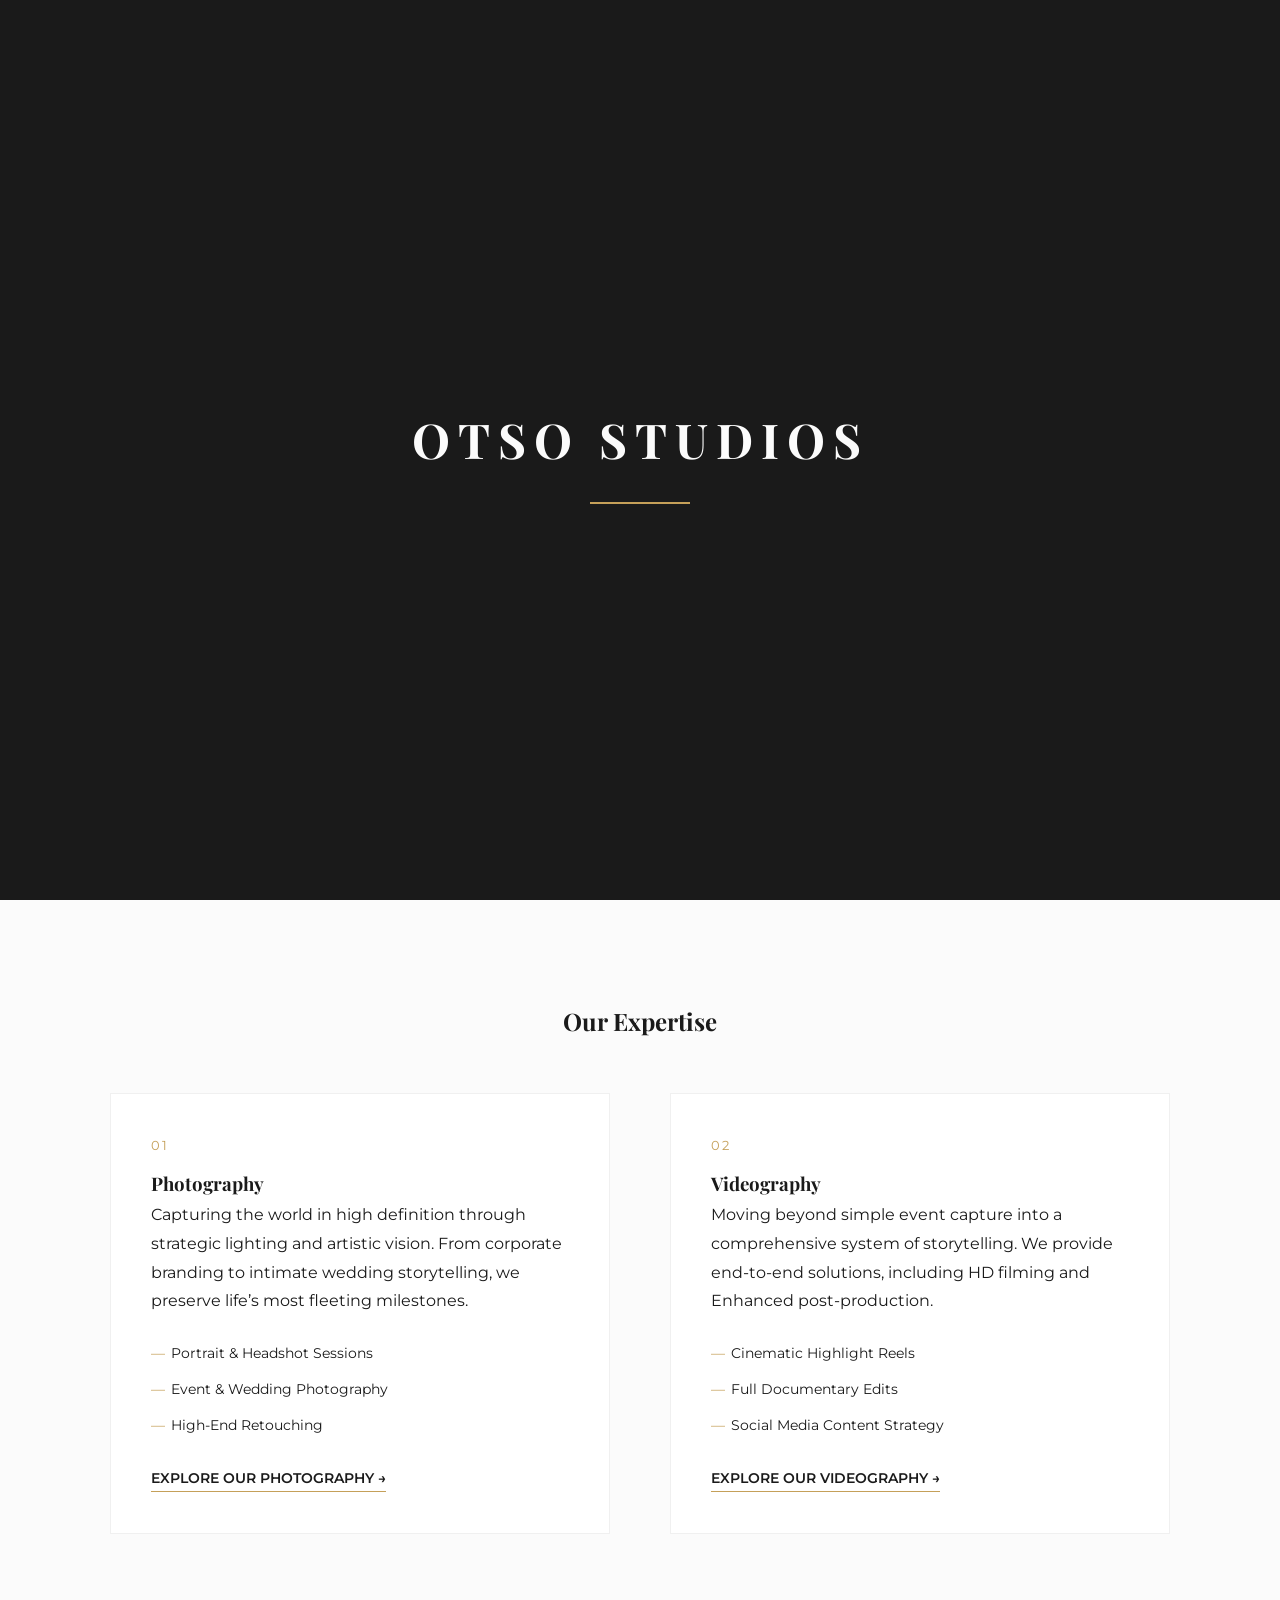
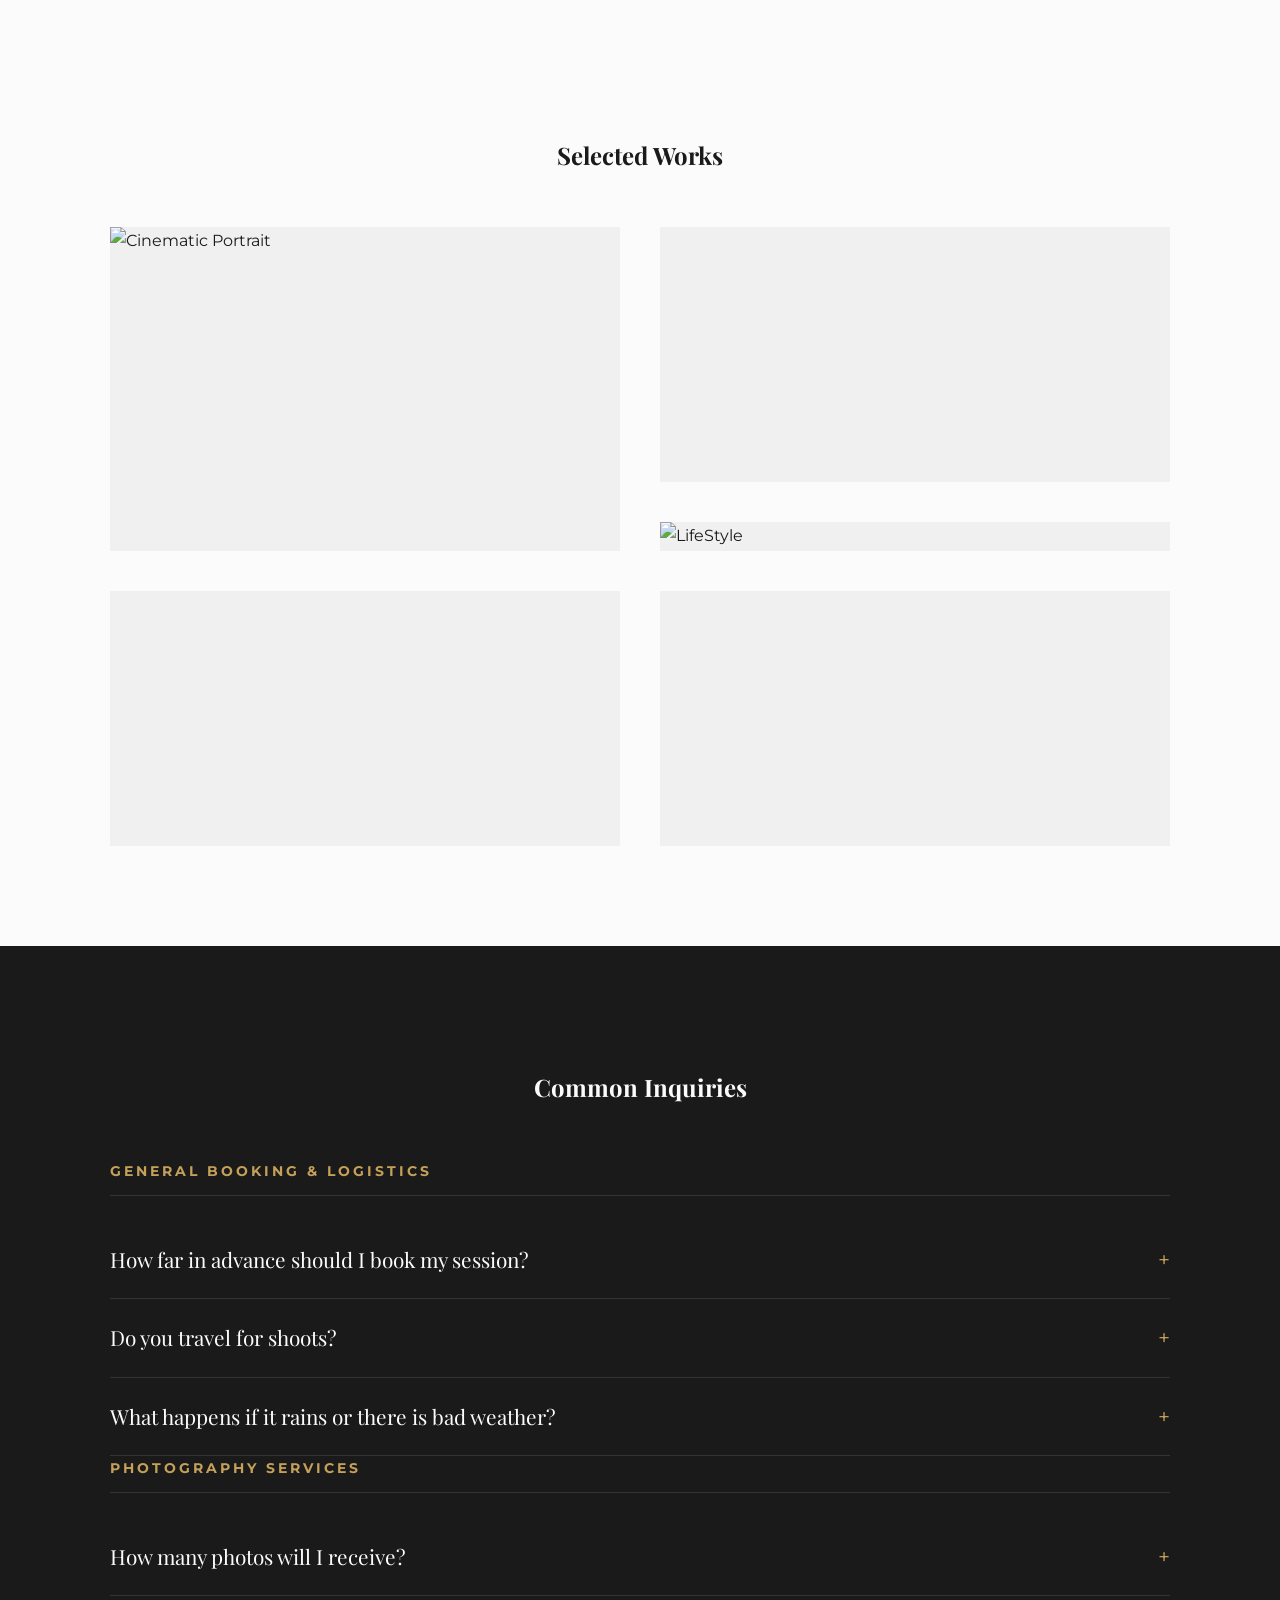
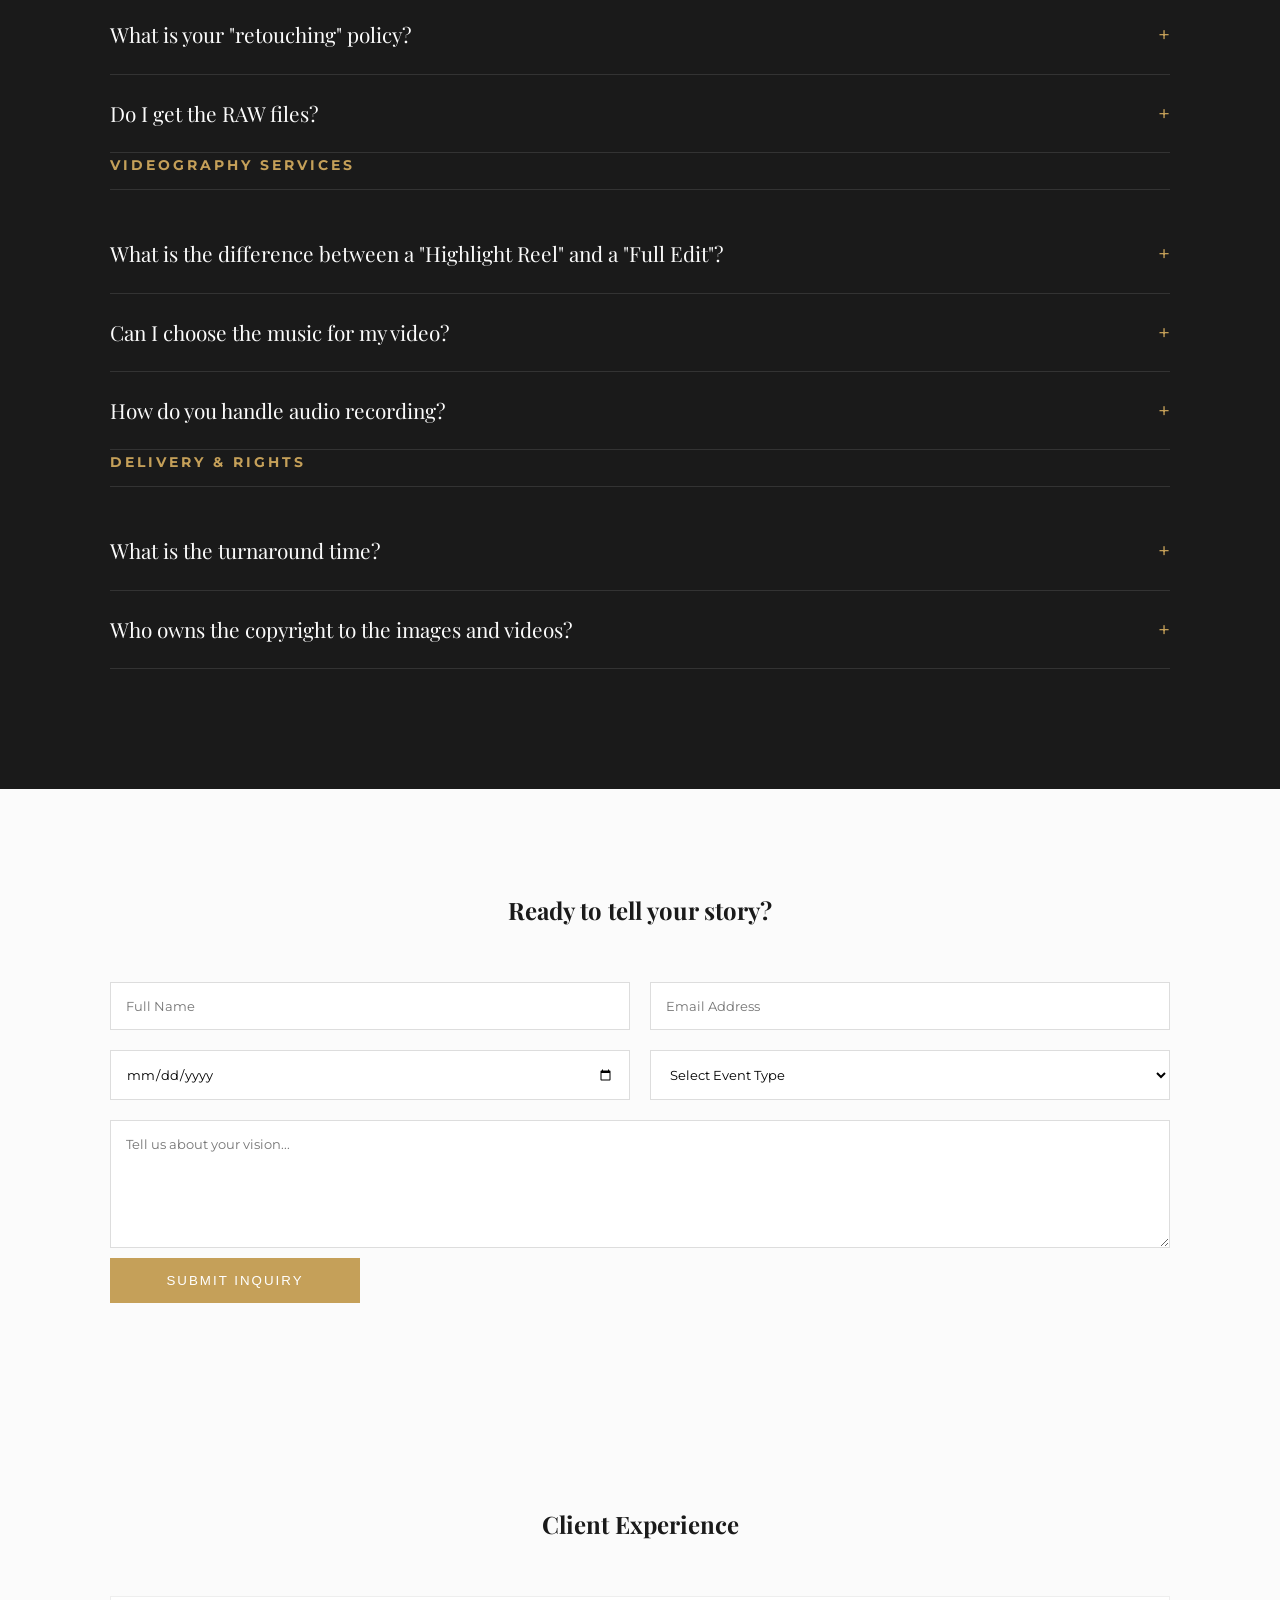
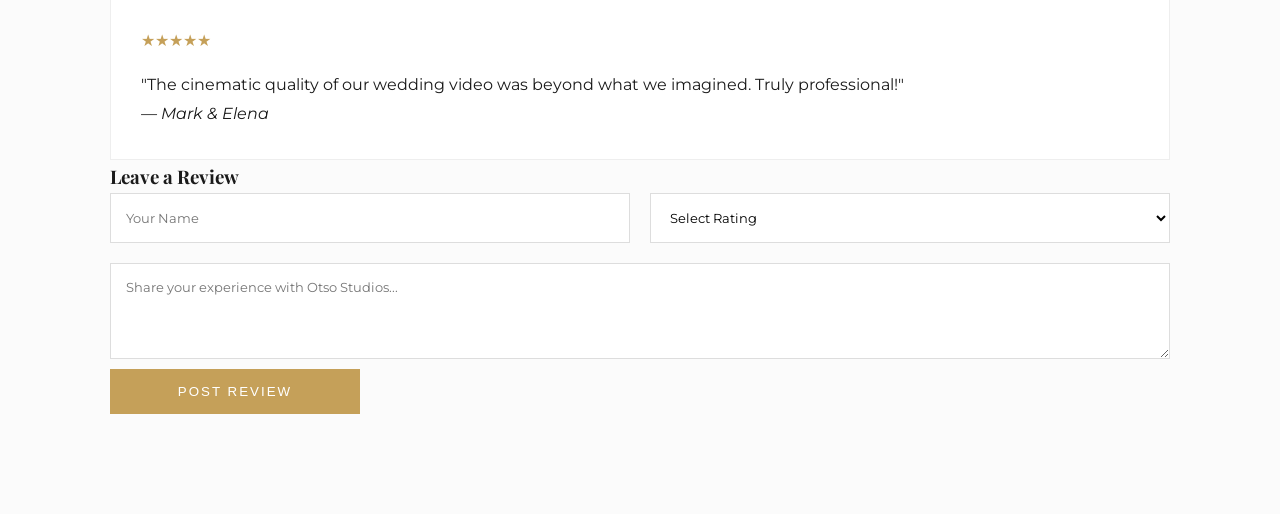
==== index.html @ 5065aef3 "Update index.html" ====
<!DOCTYPE html>
<html lang="en">
<head>
    <meta charset="UTF-8">
    <meta name="viewport" content="width=device-width, initial-scale=1.0">
    <title>OTSO STUDIOS | Visual Storytelling</title>
    <link href="https://fonts.googleapis.com/css2?family=Montserrat:wght@300;400;600&family=Playfair+Display:ital,wght@0,400;0,700;1,400&display=swap" rel="stylesheet">
    <link rel="stylesheet" href="style.css">
</head>
<body>

    <div id="loader">
    <div class="loader-content">
        <h1 class="loader-logo">OTSO STUDIOS</h1>
        <div class="loader-line"></div>
    </div>
</div>

    <header>
        <nav class="navbar">
            <div class="logo">OTSO STUDIOS</div>
            <ul class="nav-links">
                <li><a href="#contact" class="nav-cta">Book Now</a></li>
                <li><a href="#home">Home</a></li>
                <li><a href="#services">Services</a></li>
                <li><a href="#portfolio">Portfolio</a></li>
                <li><a href="#faq">FAQ</a></li>
                <li><a href="#testimony">Reviews</a></li>
            </ul>
        </nav>
    </header>

    <main>
        <section id="home" class="hero">
            <div class="hero-content">
                <span class="sub-heading">Est. 2026</span>
                <h1>Transforming Moments into <br><em>Timeless Memories</em></h1>
            </div>
        </section>

        <section id="services" class="section bg-gallery">
    <div class="container">
        <h2 class="section-title">Our Expertise</h2>
        <div class="services-editorial-grid">
            
            <div class="service-focus">
                <div class="service-text">
                    <span class="service-number">01</span>
                    <h3>Photography</h3>
                    <p>Capturing the world in high definition through strategic lighting and artistic vision. From corporate branding to intimate wedding storytelling, we preserve life’s most fleeting milestones.</p>
                    <ul class="service-list">
                        <li>Portrait & Headshot Sessions</li>
                        <li>Event & Wedding Photography</li>
                        <li>High-End Retouching</li>
                    </ul>
                    <a href="photo.html" class="service-link">Explore Our Photography →</a>
                </div>
            </div>

            <div class="service-focus">
                <div class="service-text">
                    <span class="service-number">02</span>
                    <h3>Videography</h3>
                    <p>Moving beyond simple event capture into a comprehensive system of storytelling. We provide end-to-end solutions, including HD filming and Enhanced post-production.</p>
                    <ul class="service-list">
                        <li>Cinematic Highlight Reels</li>
                        <li>Full Documentary Edits</li>
                        <li>Social Media Content Strategy</li>
                    </ul>
                    <a href="video.html" class="service-link">Explore Our Videography →</a>
                </div>
            </div>

            </div>
        </div>
    </section>

        <section id="portfolio" class="section bg-gallery">
    <div class="container">
        <h2 class="section-title">Selected Works</h2>
        
        <div class="work-grid">
            <div class="work-item tall">
                <div class="work-image-wrapper">
                    <img src="https://res.cloudinary.com/dgg74aovg/image/upload/v1775402677/CDH09685_xtexa8.jpg" alt="Cinematic Portrait">
                    <div class="work-overlay">
                        <span>Photography</span>
                        <h3>Creative Shoot</h3>
                    </div>
                </div>
            </div>

            <div class="work-item video-item">
                <div class="work-image-wrapper">
                    <video autoplay muted loop playsinline poster="https://res.cloudinary.com/dgg74aovg/image/upload/v1775402678/wjt_zgh2cl.jpg">
                        <source src="https://res.cloudinary.com/dgg74aovg/video/upload/v1775402733/Wendell_Jackelyn_TEASER_wb8knn.mp4" type="video/mp4">
                    </video>
                    <div class="work-overlay">
                        <span>Videography</span>
                        <h3>Wedding Film</h3>
                    </div>
                </div>
            </div>

            <div class="work-item">
                <div class="work-image-wrapper">
                    <img src="https://res.cloudinary.com/dgg74aovg/image/upload/v1775402695/CDH00222_nndyqc.jpg" alt="LifeStyle">
                    <div class="work-overlay">
                        <span>Photography</span>
                        <h3>Life Style</h3>
                    </div>
                </div>
            </div>

            <div class="work-item video-item">
                <div class="work-image-wrapper">
                    <video autoplay muted loop playsinline poster="https://res.cloudinary.com/dgg74aovg/image/upload/v1775402679/st_xrf13l.jpg">
                        <source src="https://res.cloudinary.com/dgg74aovg/video/upload/v1775402814/Shanell_Teaser_jslgtl.mp4">
                    </video>
                    <div class="work-overlay">
                        <span>Videography</span>
                        <h3>Pre-debut Shoot</h3>
                    </div>
                </div>
            </div>

            <div class="work-item video-item">
                <div class="work-image-wrapper">
                    <video autoplay muted loop playsinline poster="https://res.cloudinary.com/dgg74aovg/image/upload/v1775402676/afsd_wxxgpk.jpg">
                        <source src="https://res.cloudinary.com/dgg74aovg/video/upload/v1775404800/ABUOS_FESTIVAL_STREET_DANCE_qwhs1u.mp4" type="video/mp4">
                    </video>
                    <div class="work-overlay">
                        <span>Videography</span>
                        <h3>Abuos Festival</h3>
                    </div>
                </div>
            </div>
        </div>
    </div>
</section>

        <section id="faq" class="section">
    <div class="container">
        <h2 class="section-title" style="color: var(--bg);">Common Inquiries</h2>
        
        <div class="faq-container">
            <div class="faq-group">
                <h3 class="faq-category-title">General Booking & Logistics</h3>
                <details>
                    <summary>How far in advance should I book my session?</summary>
                    <p>For large-scale events or weddings, we recommend booking 6 to 12 months in advance. For corporate headshots or smaller lifestyle sessions, 2 to 4 weeks is usually sufficient. However, if you have a specific date in mind, it’s always best to reach out as early as possible.</p>
                </details>
                <details>
                    <summary>Do you travel for shoots?</summary>
                    <p>Absolutely. We offer services worldwide. Travel fees typically include airfare, accommodation, and a modest per diem. For local shoots within a 50-mile radius, travel is usually included in the package price.</p>
                </details>
                <details>
                    <summary>What happens if it rains or there is bad weather?</summary>
                    <p>For outdoor sessions, we monitor the forecast closely. If the weather is prohibitive, we offer a one-time complimentary reschedule to the next available date. Alternatively, we can pivot to an indoor studio location if preferred.</p>
                </details>
            </div>

            <div class="faq-group">
                <h3 class="faq-category-title">Photography Services</h3>
                <details>
                    <summary>How many photos will I receive?</summary>
                    <p>Quality always beats quantity. On average, you can expect:
                        <br>• Portrait/Headshot Session: 15–30 fully retouched images.
                        <br>• Full-Day Event: 50–75 OTSO STUDIOS images per hour of coverage.
                    </p>
                </details>
                <details>
                    <summary>What is your "retouching" policy?</summary>
                    <p>Our standard editing includes color correction, exposure adjustment, and minor blemish removal. "High-end" retouching (e.g., body contouring, advanced skin smoothing, or object removal) is available as an add-on service.</p>
                </details>
                <details>
                    <summary>Do I get the RAW files?</summary>
                    <p>We do not provide RAW files. Much like a chef doesn't serve raw ingredients, our editing is a vital part of our artistic signature. You will receive high-resolution, professionally finished JPEGs.</p>
                </details>
            </div>

            <div class="faq-group">
                <h3 class="faq-category-title">Videography Services</h3>
                <details>
                    <summary>What is the difference between a "Highlight Reel" and a "Full Edit"?</summary>
                    <p>• <strong>Highlight Reel:</strong> A 3–5 minute cinematic "best-of" set to music, perfect for social media and sharing.
                        <br>• <strong>Full Edit:</strong> A longer, chronological cut of the event (e.g., the full keynote speech or the entire wedding ceremony).
                    </p>
                </details>
                <details>
                    <summary>Can I choose the music for my video?</summary>
                    <p>We love your input! However, for copyright reasons, we use high-quality licensed music libraries to ensure your video isn't flagged or removed from platforms like YouTube or Instagram. We will provide a curated selection of tracks for you to choose from.</p>
                </details>
                <details>
                    <summary>How do you handle audio recording?</summary>
                    <p>We use professional-grade lapel microphones and external recorders to capture "crisp" audio. For events, we often take a direct feed from the soundboard to ensure every word is heard perfectly without background noise.</p>
                </details>
            </div>

            <div class="faq-group">
                <h3 class="faq-category-title">Delivery & Rights</h3>
                <details>
                    <summary>What is the turnaround time?</summary>
                    <p>• Photography: 1–2 weeks for a full gallery.
                        <br>• Videography: 4–6 weeks, depending on the complexity of the edit and motion graphics.
                        <br>• Note: We often provide a "Sneak Peek" within 48 hours for social media use.
                    </p>
                </details>
                <details>
                    <summary>Who owns the copyright to the images and videos?</summary>
                    <p>By standard practice, the creator (the studio) retains the copyright. However, you are granted a Personal Use License (for weddings/portraits) or a Commercial Usage License (for businesses) that allows you to print, share, and use the media for marketing purposes.</p>
                </details>
            </div>
        </div>
    </div>
</section>


        <section id="contact" class="section bg-gallery">
            <div class="container">
                <div class="booking-wrapper">
                    <h2 class="section-title">Ready to tell your story?</h2>
                    <form id="bookingForm" class="inquiry-form">
                        <div class="form-group-row">
                            <input type="text" placeholder="Full Name" required>
                            <input type="email" placeholder="Email Address" required>
                        </div>
                        <div class="form-group-row">
                            <input type="date" required>
                            <select required>
                                <option value="">Select Event Type</option>
                                <option value="wedding">Wedding</option>
                                <option value="corporate">Corporate</option>
                                <option value="portrait">Portrait</option>
                            </select>
                        </div>
                        <textarea placeholder="Tell us about your vision..." rows="6"></textarea>
                        <button type="submit" class="btn-primary">Submit Inquiry</button>
                    </form>
                </div>
            </div>
        </section>

        <section id="testimony" class="section">
        <div class="container">
            <h2 class="section-title">Client Experience</h2>
        
        <div id="reviewsDisplay" class="reviews-grid">
            <div class="review-card">
                <div class="stars">★★★★★</div>
                <p>"The cinematic quality of our wedding video was beyond what we imagined. Truly professional!"</p>
                <cite>— Mark & Elena</cite>
            </div>
        </div>

        <div class="review-submission">
            <h3>Leave a Review</h3>
            <form id="reviewForm" class="inquiry-form">
                <div class="form-group-row">
                    <input type="text" id="reviewerName" placeholder="Your Name" required>
                    <select id="rating" required>
                        <option value="">Select Rating</option>
                        <option value="5">5 Stars - Exceptional</option>
                        <option value="4">4 Stars - Great</option>
                        <option value="3">3 Stars - Good</option>
                        <option value="2">2 Stars - Bad</option>
                        <option value="1">1 Stars - Very Bad</option>
                        <option value="0">0 Stars - Dissapointing</option>
                    </select>
                </div>
                <textarea id="reviewText" placeholder="Share your experience with Otso Studios..." rows="4" required></textarea>
                <button type="submit" class="btn-primary">Post Review</button>
            </form>
            </div>
        </div>
    </section>

    </main>
        <script type="module">
          // Import the functions you need from the SDKs
          import { initializeApp } from "https://www.gstatic.com/firebasejs/10.7.1/firebase-app.js";
          import { getFirestore, collection, addDoc, onSnapshot, query, orderBy, serverTimestamp } from "https://www.gstatic.com/firebasejs/10.7.1/firebase-firestore.js";

          // Your web app's Firebase configuration
          const firebaseConfig = {
            apiKey: "AIzaSyDSnks8A3UdkzHBUNjaSjg-D7-9DQzEpHw",
            authDomain: "otso-studios.firebaseapp.com",
            projectId: "otso-studios",
            storageBucket: "otso-studios.firebasestorage.app",
            messagingSenderId: "882976937216",
            appId: "1:882976937216:web:e4843e85ee7aec084ecfe5",
            measurementId: "G-LT6BWZL57W"
          };

          // Initialize Firebase
          const app = initializeApp(firebaseConfig);
          const db = getFirestore(app);

          // Make Firebase functions available to your script.js
          window.db = db;
          window.dbFunctions = { addDoc, collection, onSnapshot, query, orderBy, serverTimestamp };
        </script>

    <script src="script.js"></script>
</body>
</html>
---- style.css ----
/* --- 1. CORE VARIABLES & RESET --- */
:root {
    --primary: #1A1A1A; /* Deep Charcoal */
    --bg: #FBFBFB;      /* Gallery White */
    --accent: #C5A059;  /* Muted Gold */
    --text: #333;
}

/* --- Preloader Styles --- */
#loader {
    position: fixed;
    top: 0;
    left: 0;
    width: 100%;
    height: 100%;
    background-color: var(--primary); /* Deep Charcoal #1A1A1A */
    display: flex;
    justify-content: center;
    align-items: center;
    z-index: 9999;
    transition: transform 1s cubic-bezier(0.77, 0, 0.175, 1); /* Cinematic slide */
}

.loader-content {
    text-align: center;
    color: var(--bg); /* Gallery White #FBFBFB */
}

.loader-logo {
    font-family: 'Playfair Display', serif;
    font-size: 3rem;
    letter-spacing: 8px;
    margin-bottom: 20px;
    opacity: 0;
    transform: translateY(20px);
    animation: revealText 1s forwards 0.5s;
}

.loader-line {
    width: 0;
    height: 2px;
    background-color: var(--accent); /* Muted Gold #C5A059 */
    margin: 0 auto;
    animation: growLine 1s forwards 0.3s;
}

/* Slide Up Effect when finished */
#loader.loaded {
    transform: translateY(-100%);
}

/* Animations */
@keyframes revealText {
    to {
        opacity: 1;
        transform: translateY(0);
    }
}

@keyframes growLine {
    to {
        width: 100px;
    }
}

/* Prevent scrolling while loading */
body.loading {
    overflow: hidden;
}

* { 
    margin: 0; 
    padding: 0; 
    box-sizing: border-box; 
}

body { 
    background-color: var(--bg); 
    color: var(--primary); 
    font-family: 'Montserrat', sans-serif; 
    line-height: 1.8;
    overflow-x: hidden;
    padding-top: 80px; /* Fix: Space for the fixed navbar */
}

/* --- 2. TYPOGRAPHY & LAYOUT --- */
h1, h2, h3, .logo { 
    font-family: 'Playfair Display', serif; 
    font-weight: 700; 
}

/* Global Section Spacing (Fixes "No Top Spacing") */
section, .section {
    padding: 100px 5% !important; /* Fix: Standardizes breathing room for all titles */
    clear: both;
}

.container {
    max-width: 1100px;
    margin: 0 auto;
    padding: 0 20px;
}

.section-title {
    text-align: center;
    margin-bottom: 50px;
}

/* --- 3. NAVIGATION --- */
.navbar {
    display: flex;
    justify-content: space-between;
    align-items: center;
    padding: 1rem 5%;
    background: #1a1a1a;
    color: #fff;
    position: fixed; /* Keep fixed to top */
    width: 100%;
    top: 0;
    z-index: 1000;
}

.nav-links { 
    display: flex; 
    list-style: none; 
    gap: 30px; 
    align-items: center; 
}

.nav-links a { 
    text-decoration: none; 
    color: white; 
    font-size: 0.9rem; 
    letter-spacing: 1px; 
}

.nav-cta { 
    color: var(--accent) !important; 
    font-weight: 600; 
    border-bottom: 1px solid var(--accent); 
}

/* --- 4. HERO SECTION --- */
.hero {
    height: calc(100vh - 80px); /* Adjust for navbar height */
    display: flex;
    align-items: center;
    justify-content: center;
    text-align: center;
    padding: 0 5%;
}

.hero h1 { 
    font-size: clamp(2.5rem, 6vw, 5rem); 
    line-height: 1.1; 
    margin-bottom: 2rem; 
}

.sub-heading { 
    text-transform: uppercase; 
    letter-spacing: 4px; 
    font-size: 0.8rem; 
    display: block; 
    margin-bottom: 1rem; 
    color: var(--accent);
}

/* --- 5. SERVICES & EDITORIAL --- */
.services-editorial-grid {
    display: grid;
    grid-template-columns: 1fr 1fr;
    gap: 60px;
}

.service-focus {
    padding: 40px;
    background: #fff;
    border: 1px solid #f0f0f0;
    transition: all 0.4s ease;
}

.service-focus:hover {
    border-color: var(--accent);
    transform: translateY(-10px);
}

.service-number {
    font-size: 0.8rem;
    color: var(--accent);
    letter-spacing: 2px;
    display: block;
    margin-bottom: 10px;
}

.service-list {
    list-style: none;
    margin: 25px 0;
    padding-left: 0;
}

.service-list li {
    font-size: 0.9rem;
    margin-bottom: 10px;
    padding-left: 20px;
    position: relative;
}

.service-list li::before {
    content: '—';
    position: absolute;
    left: 0;
    color: var(--accent);
}

.service-link {
    text-decoration: none;
    color: var(--primary);
    font-weight: 600;
    font-size: 0.85rem;
    text-transform: uppercase;
    border-bottom: 1px solid var(--accent);
    padding-bottom: 5px;
}

/* --- 6. PORTFOLIO GRID --- */
.portfolio-grid {
    display: grid;
    grid-template-columns: repeat(auto-fill, minmax(350px, 1fr));
    gap: 15px;
}

.portfolio-item { 
    background: #eee; 
    aspect-ratio: 4/5; 
    overflow: hidden; 
}

.portfolio-item img, .portfolio-item video { 
    width: 100%; 
    height: 100%; 
    object-fit: cover; 
    transition: transform 0.8s ease; 
}

/* Work Gallery Grid */
.work-grid {
    display: grid;
    grid-template-columns: repeat(2, 1fr); /* Two columns like the inspiration */
    gap: 40px;
    margin-top: 50px;
}

.work-item {
    position: relative;
    overflow: hidden;
    background: #f0f0f0;
}

/* Creating the staggered effect */
.work-item.tall {
    grid-row: span 2;
}

.work-image-wrapper {
    position: relative;
    width: 100%;
    height: 100%;
}

.work-item img {
    width: 100%;
    height: 100%;
    object-fit: cover;
    display: block;
    transition: transform 1.2s cubic-bezier(0.19, 1, 0.22, 1);
}

/* Text Overlay that appears on hover */
.work-overlay {
    position: absolute;
    bottom: 0;
    left: 0;
    width: 100%;
    padding: 40px;
    background: linear-gradient(to top, rgba(0,0,0,0.7), transparent);
    color: white;
    opacity: 0;
    transform: translateY(20px);
    transition: all 0.5s ease;
}

.work-overlay span {
    font-family: 'Montserrat', sans-serif;
    font-size: 0.7rem;
    text-transform: uppercase;
    letter-spacing: 2px;
    color: var(--accent);
}

.work-overlay h3 {
    font-family: 'Playfair Display', serif;
    font-size: 1.8rem;
    margin-top: 10px;
}

/* Hover States */
.work-item:hover img {
    transform: scale(1.05);
}

.work-item:hover .work-overlay {
    opacity: 1;
    transform: translateY(0);
}

/* Responsive Fix */
@media (max-width: 768px) {
    .work-grid {
        grid-template-columns: 1fr; /* Stack on mobile */
        gap: 20px;
    }
    .work-item.tall {
        grid-row: span 1;
    }
}

.portfolio-item:hover img { 
    transform: scale(1.05); 
}

/* Make looping videos fit perfectly in the grid */
.work-item video {
    width: 100%;
    height: 100%;
    object-fit: cover; /* Ensures the video fills the 'tall' or 'standard' slot */
    display: block;
}

/* Ensure the overlay still works on top of the video */
.work-item.video-item .work-image-wrapper {
    height: 100%;
}

/* --- FAQ Section Styling (Screenshot Match) --- */
#faq {
    background-color: var(--primary) !important; /* Fix: Deep Charcoal Background */
    color: var(--bg) !important; /* Fix: Gallery White Text */
    padding: 120px 5% !important; /* Adjust padding for better section breakup */
}

/* Category Title styling */
.faq-category-title {
    color: var(--accent); /* Muted Gold #C5A059 */
    font-family: 'Montserrat', sans-serif;
    font-size: 0.9rem;
    text-transform: uppercase;
    letter-spacing: 3px;
    margin-bottom: 25px;
    padding-bottom: 10px;
    border-bottom: 1px solid #333; /* Fix: Thin Dark Horizontal Line */
    text-align: left; /* Aligns left as per screenshot */
}

/* Question styling */
summary {
    font-family: 'Playfair Display', serif;
    font-size: 1.3rem;
    cursor: pointer;
    list-style: none; /* Removes default arrow */
    position: relative;
    padding-right: 30px;
}

/* Custom '+' and '-' arrows for high-end look */
summary::after {
    content: '+';
    position: absolute;
    right: 0;
    color: var(--accent);
    font-family: 'Montserrat', sans-serif;
}

details[open] summary::after {
    content: '−';
}

/* Line separating individual questions */
details {
    border-bottom: 1px solid #333; /* Fix: Thin Dark Horizontal Line */
    padding: 20px 0;
    transition: all 0.3s ease;
}

details:hover {
    padding-left: 10px;
}

/* Answers text styling */
details p {
    font-family: 'Montserrat', sans-serif;
    color: #bcbcbc; /* Lighter grey for answer body */
    font-size: 0.95rem;
    padding-top: 20px;
    line-height: 1.8;
}

/* Bold text inside the answers */
details strong {
    color: var(--bg);
}

/* --- 8. CLIENT REVIEWS --- */
.reviews-grid {
    display: grid;
    grid-template-columns: repeat(auto-fit, minmax(300px, 1fr));
    gap: 30px;
}

.review-card {
    padding: 30px;
    border: 1px solid #eee;
    background: #fff;
    transition: transform 0.3s ease;
}

.stars { color: var(--accent); margin-bottom: 15px; }

/* --- 9. FORMS & BUTTONS --- */
input, select, textarea {
    width: 100%;
    padding: 15px;
    border: 1px solid #ddd;
    background-color: #fff;
    font-family: 'Montserrat', sans-serif;
    outline: none;
}

.form-group-row {
    display: flex;
    gap: 20px;
    margin-bottom: 20px;
}

.btn-primary {
    background: var(--accent);
    color: white;
    padding: 15px 40px;
    border: none;
    text-transform: uppercase;
    letter-spacing: 2px;
    cursor: pointer;
    min-width: 250px;
}

/* --- 10. RESPONSIVE DESIGN --- */
@media (max-width: 900px) {
    .services-editorial-grid, .form-group-row {
        grid-template-columns: 1fr;
        flex-direction: column;
    }
    section { padding: 60px 5% !important; }
}

@keyframes pulse {
    0% { opacity: 0.5; }
    50% { opacity: 1; }
    100% { opacity: 0.5; }
}
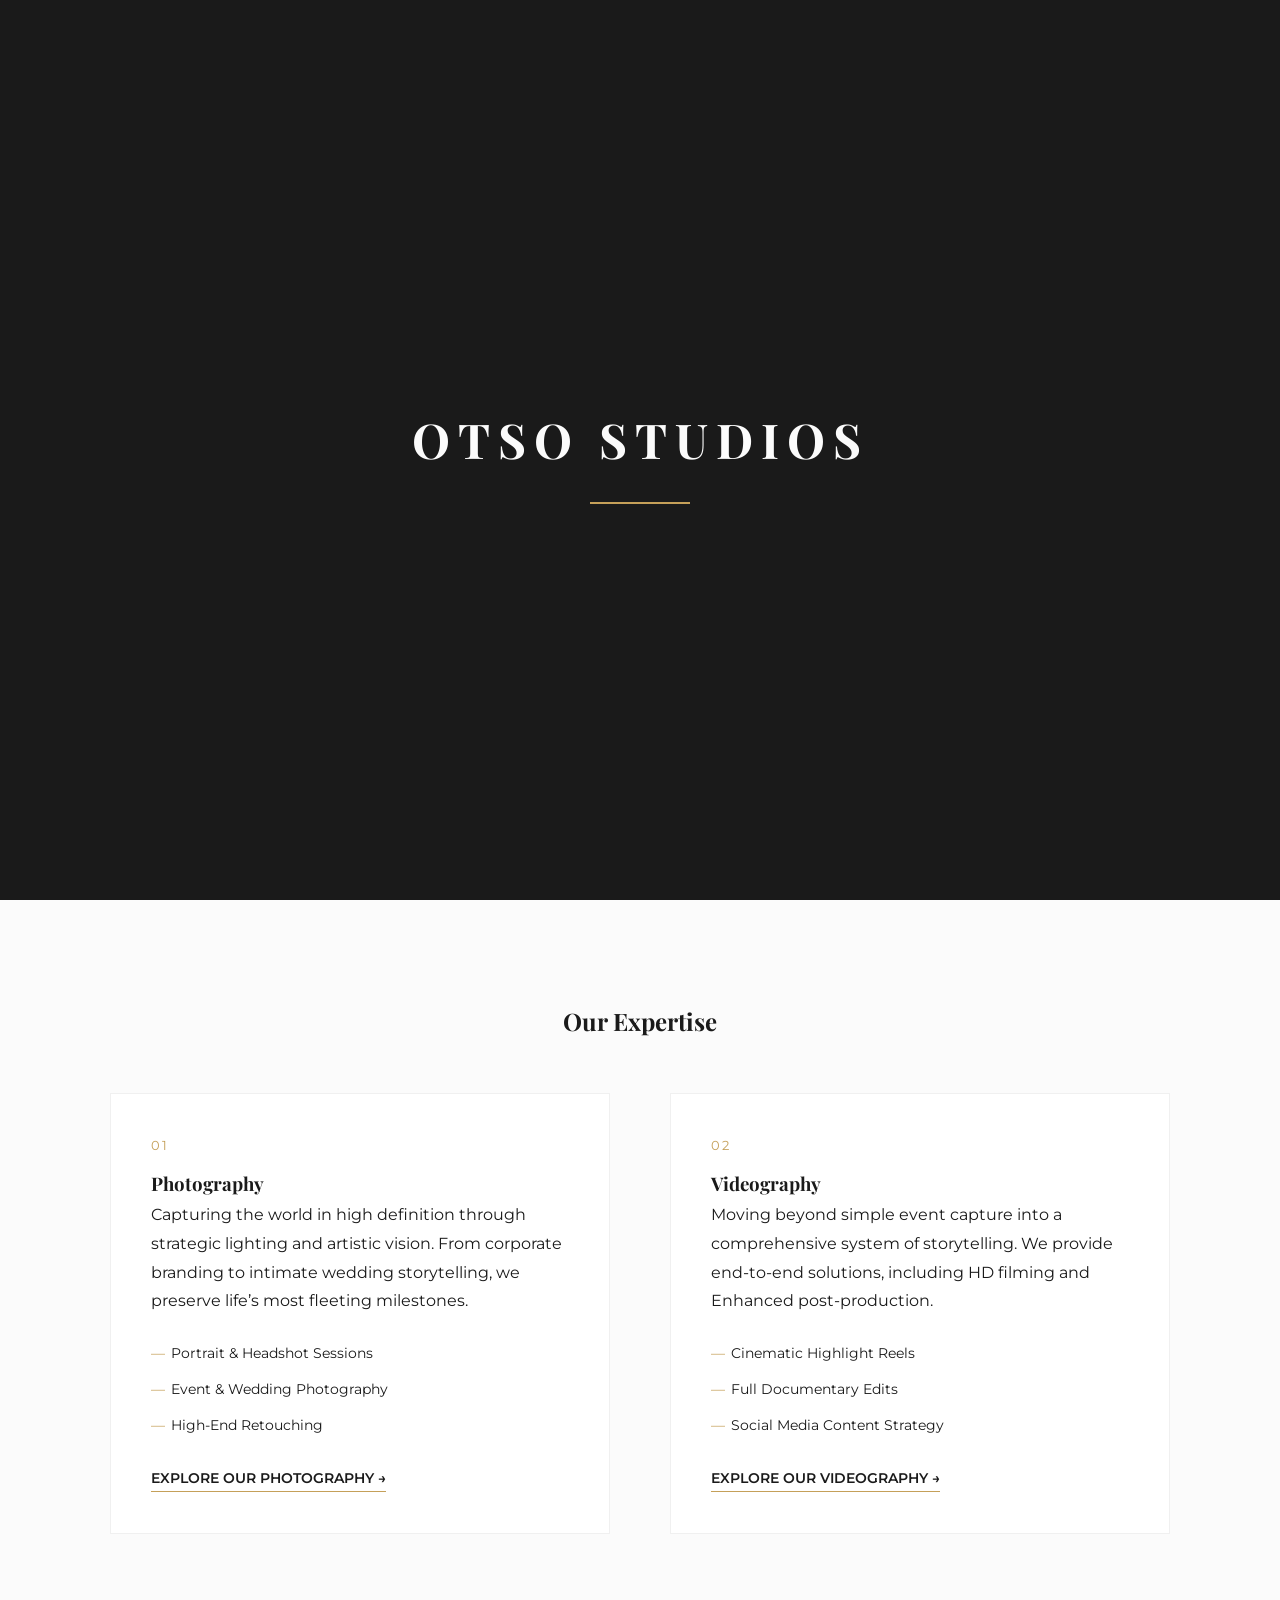
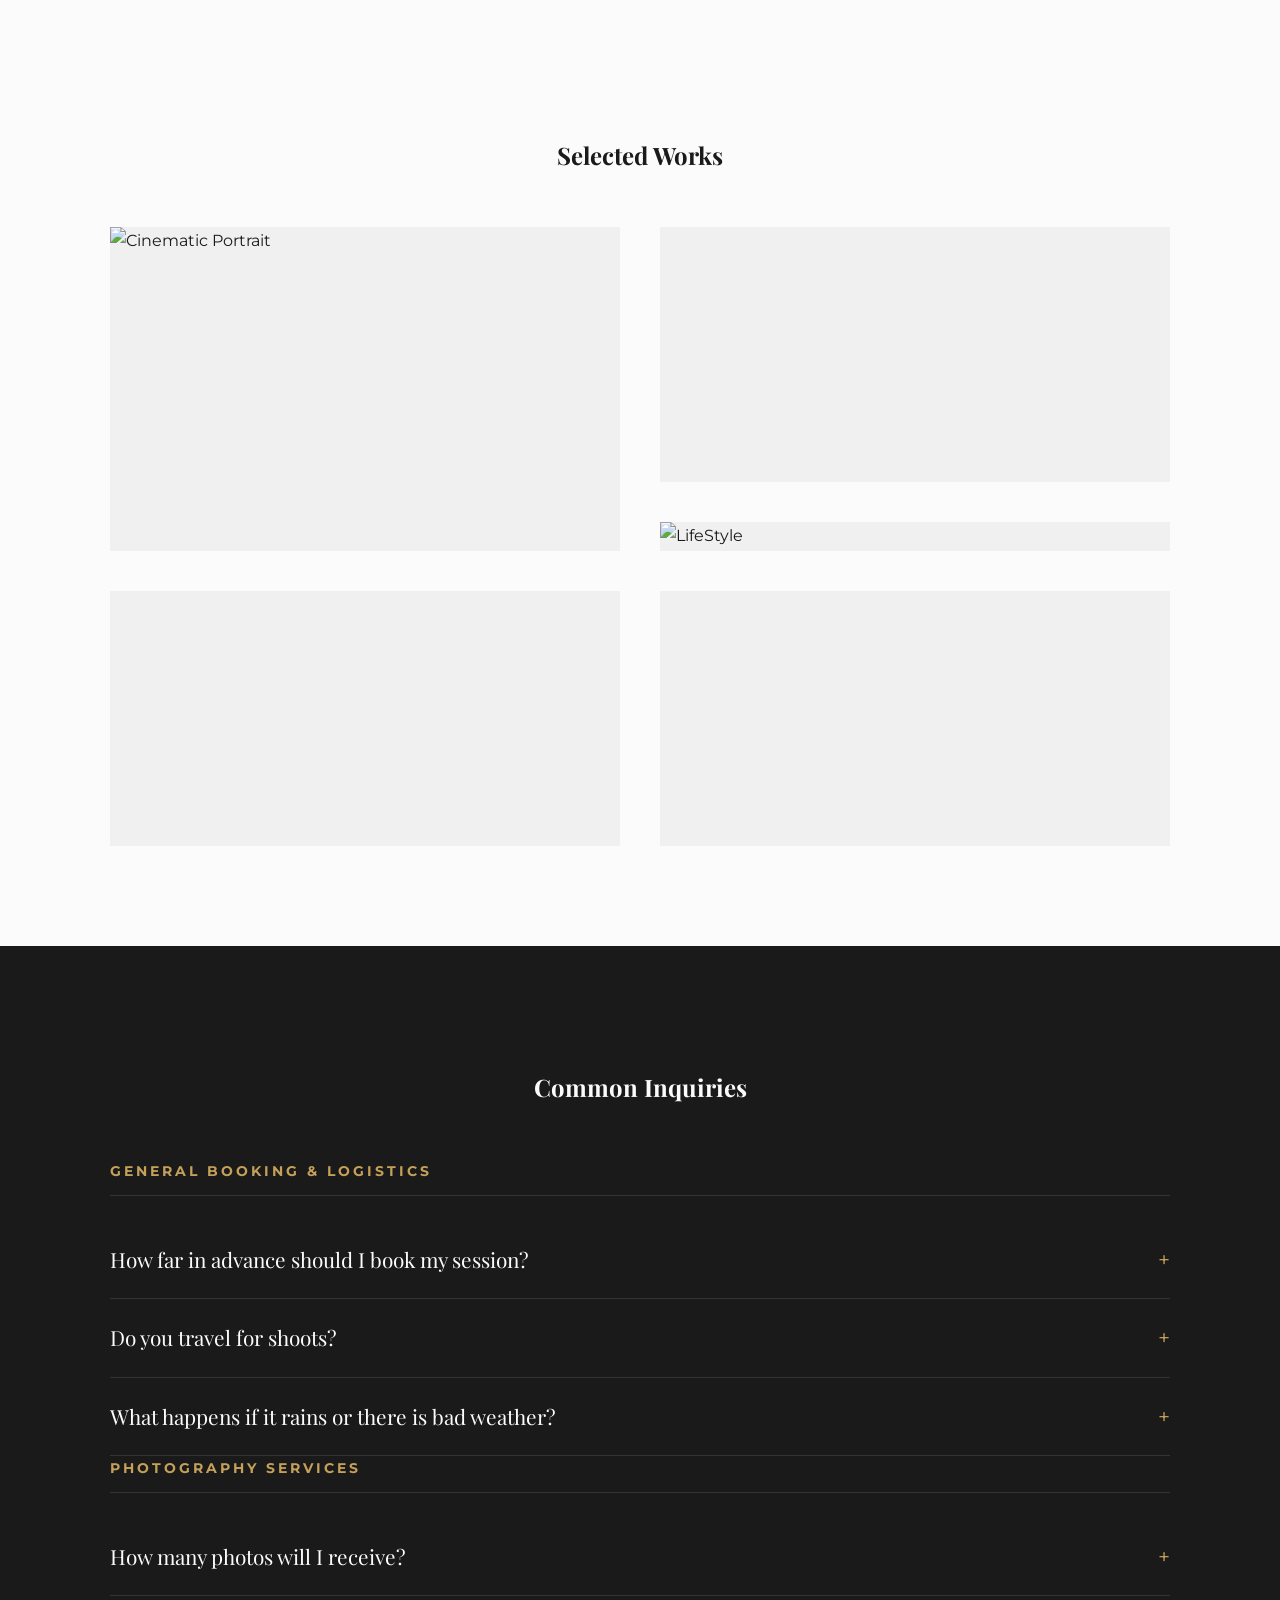
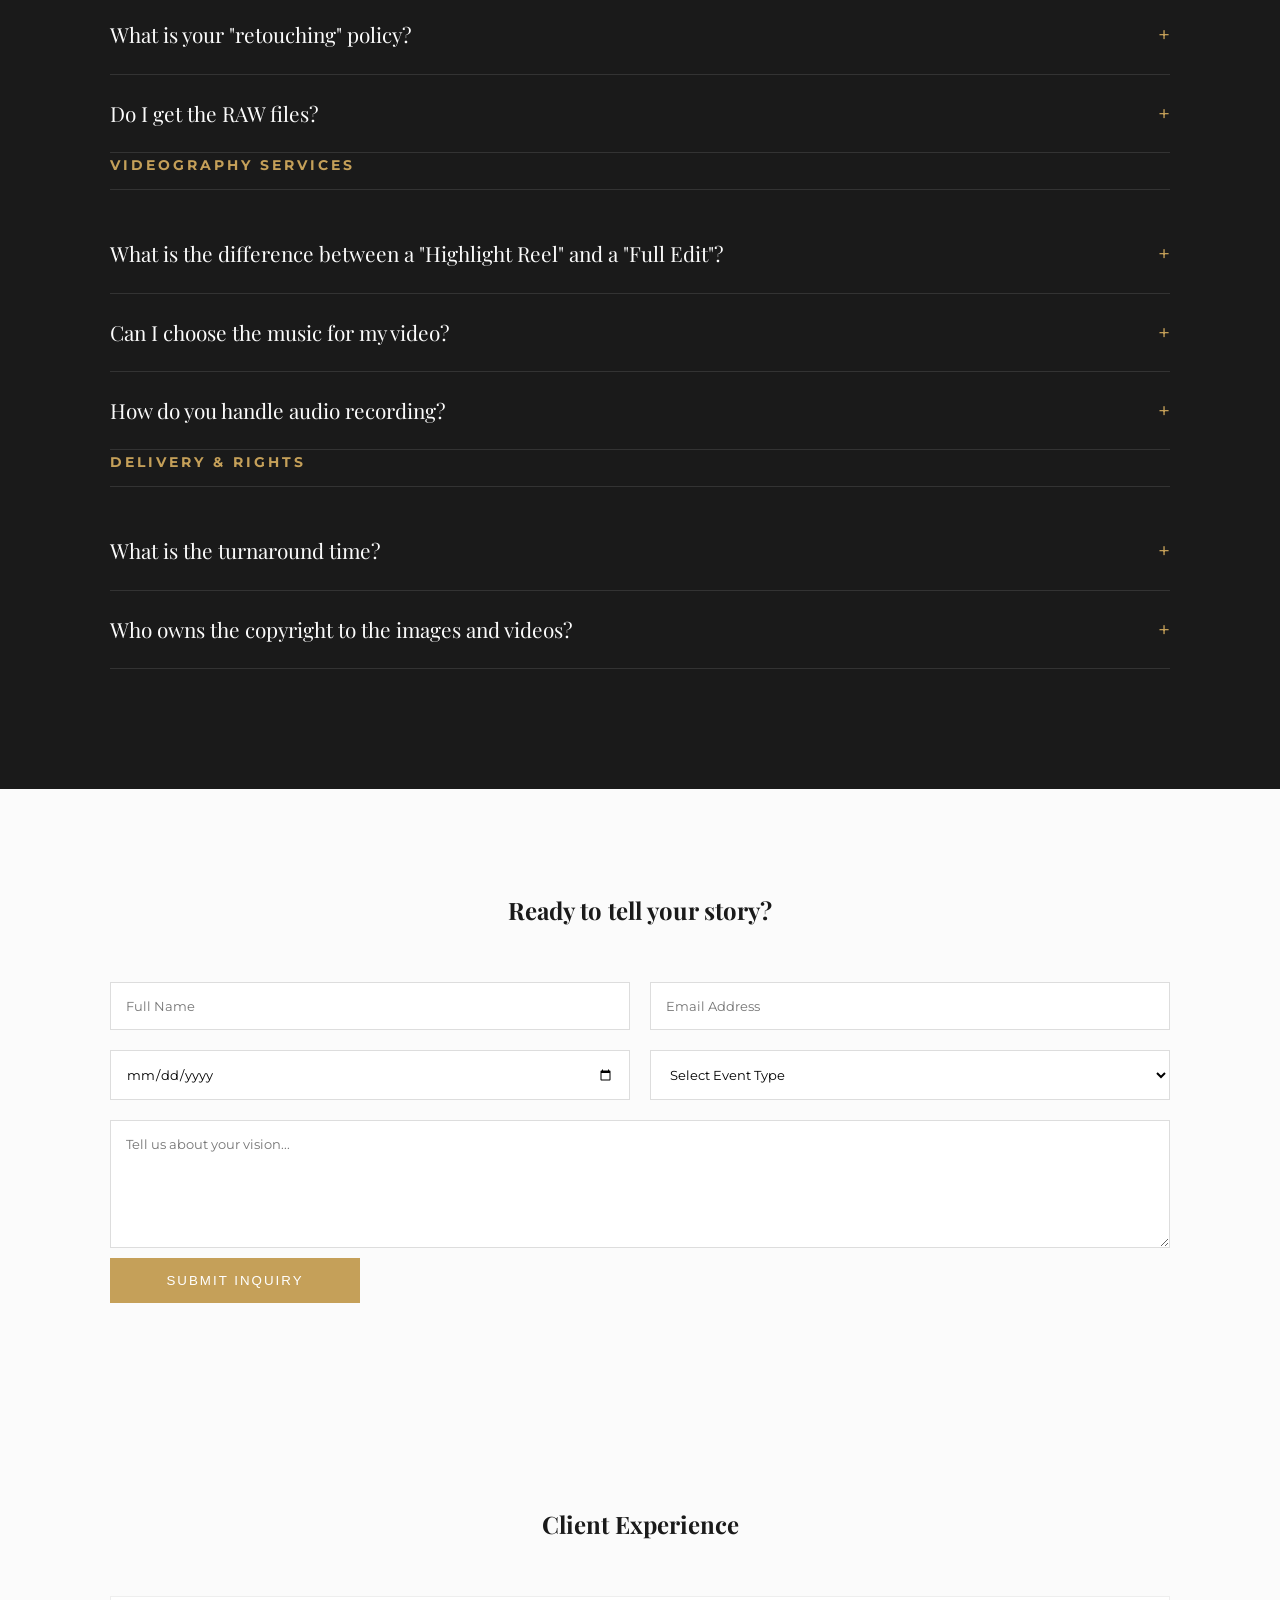
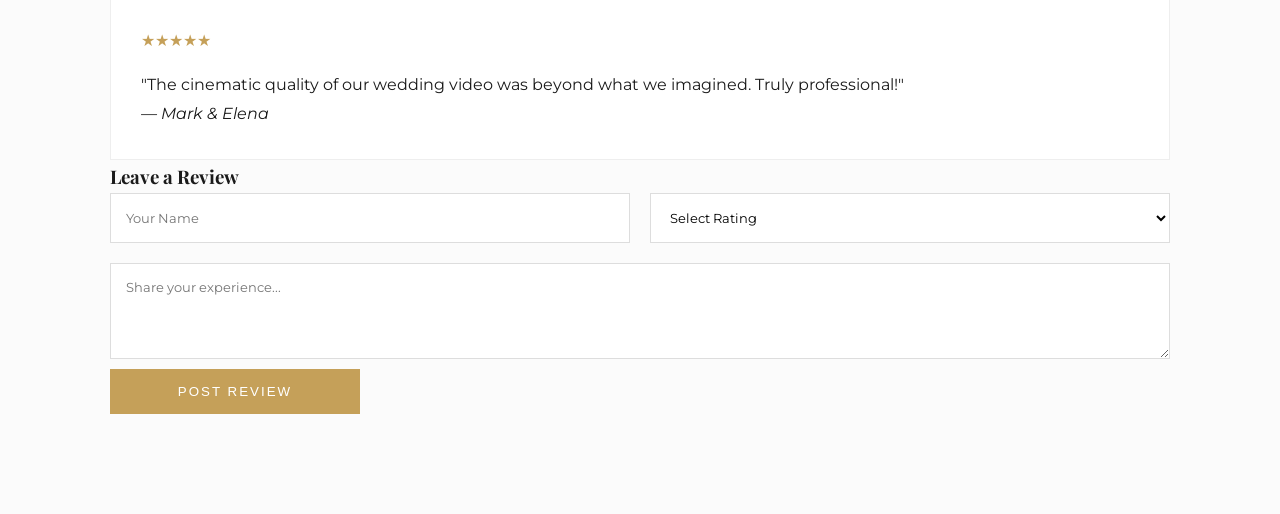
==== commit bb0d7c40: "Update index.html" ====
--- a/index.html
+++ b/index.html
@@ -222,19 +222,19 @@
                     <h2 class="section-title">Ready to tell your story?</h2>
                     <form id="bookingForm" class="inquiry-form">
                         <div class="form-group-row">
-                            <input type="text" placeholder="Full Name" required>
-                            <input type="email" placeholder="Email Address" required>
+                            <input type="text" id="name" placeholder="Full Name" required>
+                            <input type="email" id="email" placeholder="Email Address" required>
                         </div>
                         <div class="form-group-row">
-                            <input type="date" required>
-                            <select required>
+                            <input type="date" id="eventDate" required>
+                            <select id="eventType" required>
                                 <option value="">Select Event Type</option>
                                 <option value="wedding">Wedding</option>
                                 <option value="corporate">Corporate</option>
                                 <option value="portrait">Portrait</option>
                             </select>
                         </div>
-                        <textarea placeholder="Tell us about your vision..." rows="6"></textarea>
+                        <textarea id="message" placeholder="Tell us about your vision..." rows="6"></textarea>
                         <button type="submit" class="btn-primary">Submit Inquiry</button>
                     </form>
                 </div>
@@ -255,52 +255,47 @@
 
         <div class="review-submission">
             <h3>Leave a Review</h3>
-            <form id="reviewForm" class="inquiry-form">
-                <div class="form-group-row">
-                    <input type="text" id="reviewerName" placeholder="Your Name" required>
-                    <select id="rating" required>
-                        <option value="">Select Rating</option>
-                        <option value="5">5 Stars - Exceptional</option>
-                        <option value="4">4 Stars - Great</option>
-                        <option value="3">3 Stars - Good</option>
-                        <option value="2">2 Stars - Bad</option>
-                        <option value="1">1 Stars - Very Bad</option>
-                        <option value="0">0 Stars - Dissapointing</option>
-                    </select>
-                </div>
-                <textarea id="reviewText" placeholder="Share your experience with Otso Studios..." rows="4" required></textarea>
-                <button type="submit" class="btn-primary">Post Review</button>
-            </form>
+                <form id="reviewForm" class="inquiry-form">
+                    <div class="form-group-row">
+                        <input type="text" id="reviewerName" placeholder="Your Name" required>
+                        <select id="rating" required>
+                                        <option value="">Select Rating</option>
+                                        <option value="5">5 Stars - Exceptional</option>
+                                        <option value="4">4 Stars - Great</option>
+                                        <option value="3">3 Stars - Good</option>
+                                        <option value="2">2 Stars - Bad</option>
+                                        <option value="1">1 Stars - Very Bad</option>
+                                        <option value="0">0 Stars - Dissapointing</option>
+                                    </select>
+                                </div>
+                    <textarea id="reviewText" placeholder="Share your experience..." rows="4" required></textarea>
+                    <button type="submit" class="btn-primary">Post Review</button>
+                </form>
             </div>
         </div>
     </section>
 
     </main>
         <script type="module">
-          // Import the functions you need from the SDKs
-          import { initializeApp } from "https://www.gstatic.com/firebasejs/10.7.1/firebase-app.js";
-          import { getFirestore, collection, addDoc, onSnapshot, query, orderBy, serverTimestamp } from "https://www.gstatic.com/firebasejs/10.7.1/firebase-firestore.js";
-
-          // Your web app's Firebase configuration
-          const firebaseConfig = {
-            apiKey: "AIzaSyDSnks8A3UdkzHBUNjaSjg-D7-9DQzEpHw",
-            authDomain: "otso-studios.firebaseapp.com",
-            projectId: "otso-studios",
-            storageBucket: "otso-studios.firebasestorage.app",
-            messagingSenderId: "882976937216",
-            appId: "1:882976937216:web:e4843e85ee7aec084ecfe5",
-            measurementId: "G-LT6BWZL57W"
-          };
-
-          // Initialize Firebase
-          const app = initializeApp(firebaseConfig);
-          const db = getFirestore(app);
-
-          // Make Firebase functions available to your script.js
-          window.db = db;
-          window.dbFunctions = { addDoc, collection, onSnapshot, query, orderBy, serverTimestamp };
-        </script>
-
-    <script src="script.js"></script>
+              import { initializeApp } from "https://www.gstatic.com/firebasejs/10.7.1/firebase-app.js";
+              import { getFirestore, collection, addDoc, onSnapshot, query, orderBy, serverTimestamp } from "https://www.gstatic.com/firebasejs/10.7.1/firebase-firestore.js";
+            
+              const firebaseConfig = {
+                apiKey: "AIzaSyDSnks8A3UdkzHBUNjaSjg-D7-9DQzEpHw",
+                authDomain: "otso-studios.firebaseapp.com",
+                projectId: "otso-studios",
+                storageBucket: "otso-studios.firebasestorage.app",
+                messagingSenderId: "882976937216",
+                appId: "1:882976937216:web:e4843e85ee7aec084ecfe5",
+                measurementId: "G-LT6BWZL57W"
+              };
+            
+              // 2. Initialize and attach to 'window' so script.js can see them
+              const app = initializeApp(firebaseConfig);
+              window.db = getFirestore(app);
+              window.dbFunctions = { addDoc, collection, onSnapshot, query, orderBy, serverTimestamp };
+            </script>
+
+<script src="script.js"></script>
 </body>
 </html>
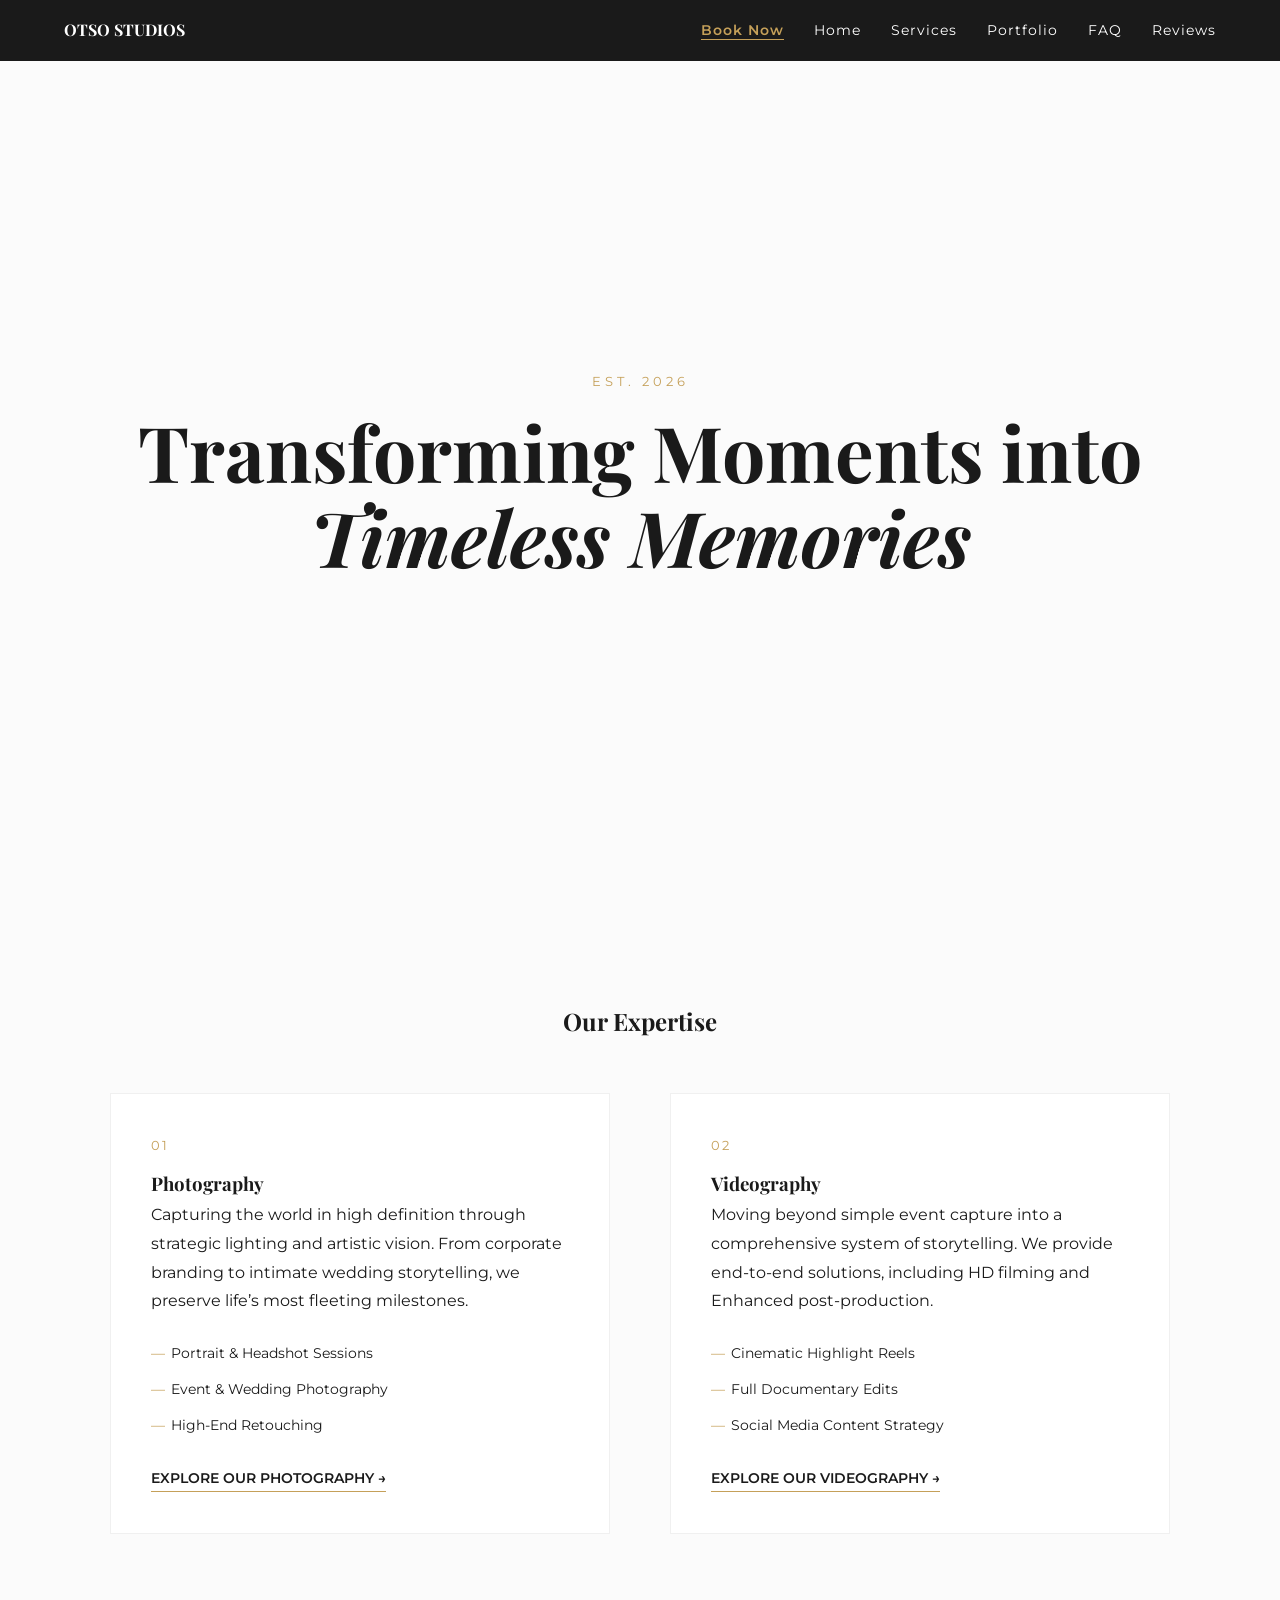
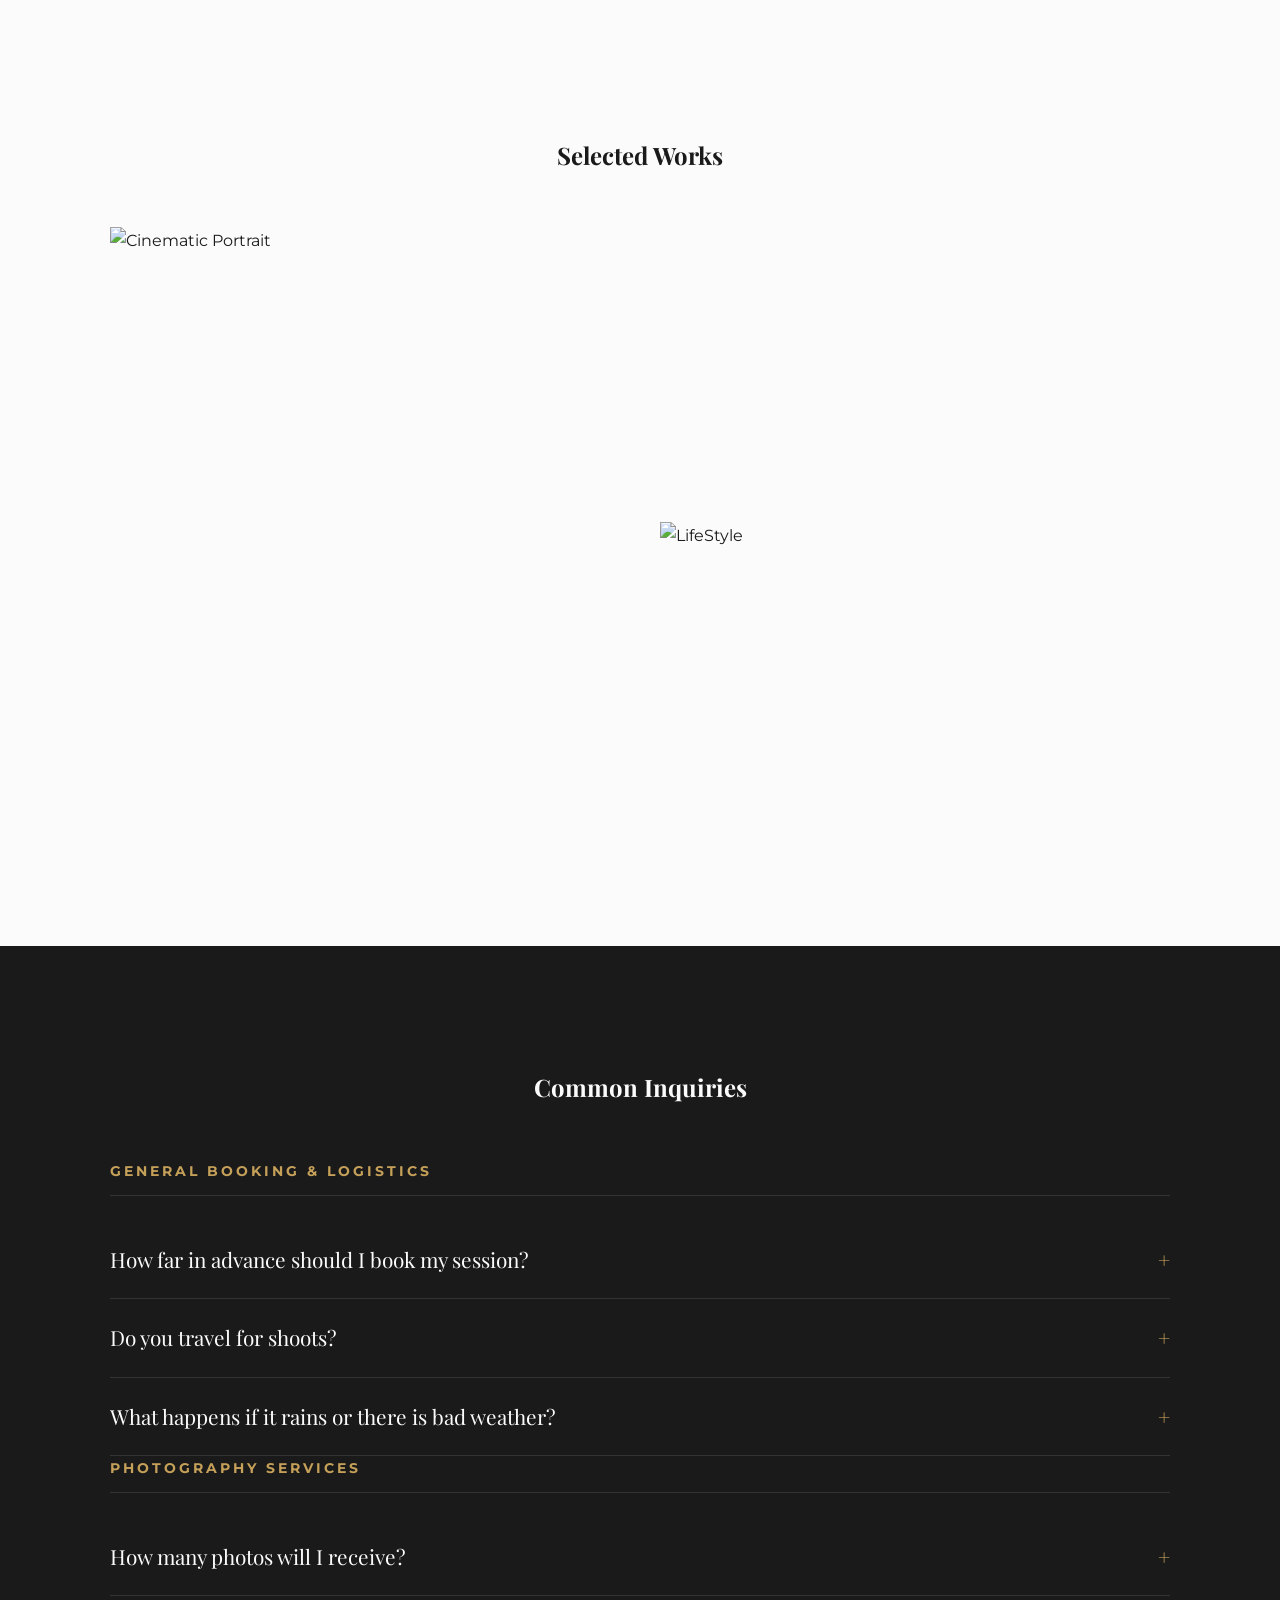
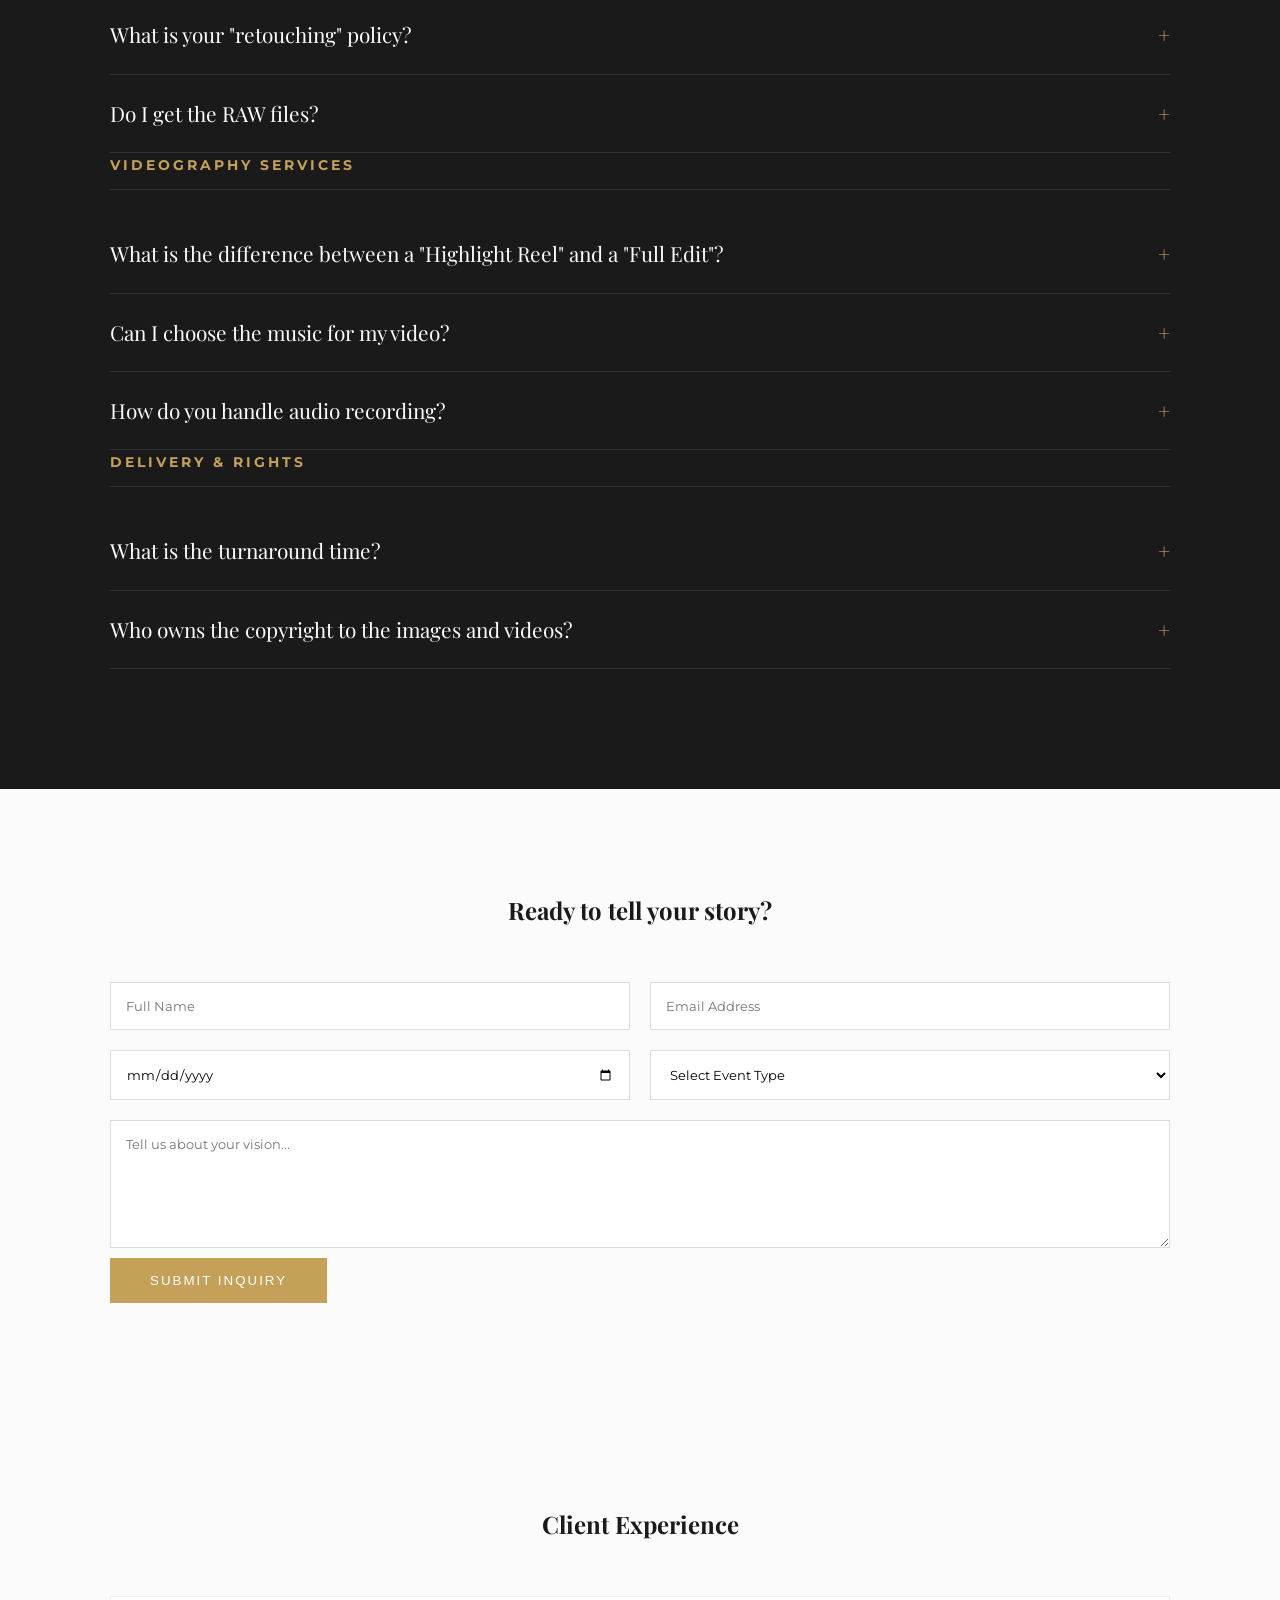
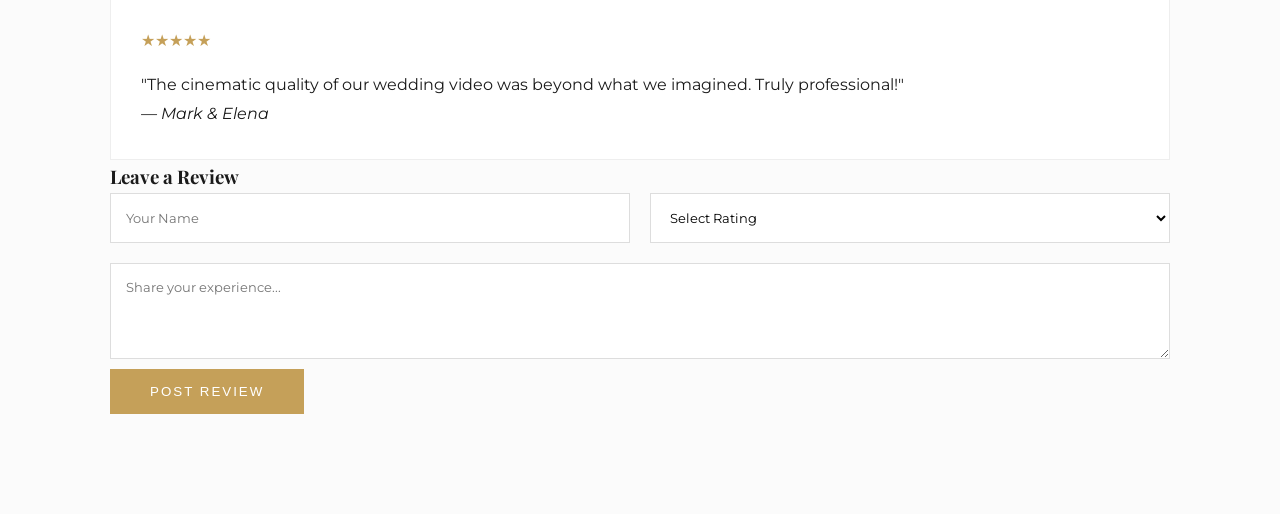
==== commit a9995bfe: "Update index.html" ====
--- a/index.html
+++ b/index.html
@@ -8,13 +8,6 @@
     <link rel="stylesheet" href="style.css">
 </head>
 <body>
-
-    <div id="loader">
-    <div class="loader-content">
-        <h1 class="loader-logo">OTSO STUDIOS</h1>
-        <div class="loader-line"></div>
-    </div>
-</div>
 
     <header>
         <nav class="navbar">
--- a/style.css
+++ b/style.css
@@ -6,24 +6,43 @@
     --text: #333;
 }
 
-/* --- Preloader Styles --- */
+* { 
+    margin: 0; 
+    padding: 0; 
+    box-sizing: border-box; 
+}
+
+body { 
+    background-color: var(--bg); 
+    color: var(--primary); 
+    font-family: 'Montserrat', sans-serif; 
+    line-height: 1.8;
+    overflow-x: hidden;
+    padding-top: 80px; 
+}
+
+body.loading {
+    overflow: hidden;
+}
+
+/* --- PRELOADER --- */
 #loader {
     position: fixed;
     top: 0;
     left: 0;
     width: 100%;
     height: 100%;
-    background-color: var(--primary); /* Deep Charcoal #1A1A1A */
+    background-color: var(--primary);
     display: flex;
     justify-content: center;
     align-items: center;
     z-index: 9999;
-    transition: transform 1s cubic-bezier(0.77, 0, 0.175, 1); /* Cinematic slide */
+    transition: transform 1s cubic-bezier(0.77, 0, 0.175, 1);
 }
 
 .loader-content {
     text-align: center;
-    color: var(--bg); /* Gallery White #FBFBFB */
+    color: var(--bg);
 }
 
 .loader-logo {
@@ -39,49 +58,17 @@
 .loader-line {
     width: 0;
     height: 2px;
-    background-color: var(--accent); /* Muted Gold #C5A059 */
+    background-color: var(--accent);
     margin: 0 auto;
     animation: growLine 1s forwards 0.3s;
 }
 
-/* Slide Up Effect when finished */
 #loader.loaded {
     transform: translateY(-100%);
 }
 
-/* Animations */
-@keyframes revealText {
-    to {
-        opacity: 1;
-        transform: translateY(0);
-    }
-}
-
-@keyframes growLine {
-    to {
-        width: 100px;
-    }
-}
-
-/* Prevent scrolling while loading */
-body.loading {
-    overflow: hidden;
-}
-
-* { 
-    margin: 0; 
-    padding: 0; 
-    box-sizing: border-box; 
-}
-
-body { 
-    background-color: var(--bg); 
-    color: var(--primary); 
-    font-family: 'Montserrat', sans-serif; 
-    line-height: 1.8;
-    overflow-x: hidden;
-    padding-top: 80px; /* Fix: Space for the fixed navbar */
-}
+@keyframes revealText { to { opacity: 1; transform: translateY(0); } }
+@keyframes growLine { to { width: 100px; } }
 
 /* --- 2. TYPOGRAPHY & LAYOUT --- */
 h1, h2, h3, .logo { 
@@ -89,9 +76,8 @@
     font-weight: 700; 
 }
 
-/* Global Section Spacing (Fixes "No Top Spacing") */
 section, .section {
-    padding: 100px 5% !important; /* Fix: Standardizes breathing room for all titles */
+    padding: 100px 5% !important;
     clear: both;
 }
 
@@ -114,7 +100,7 @@
     padding: 1rem 5%;
     background: #1a1a1a;
     color: #fff;
-    position: fixed; /* Keep fixed to top */
+    position: fixed;
     width: 100%;
     top: 0;
     z-index: 1000;
@@ -137,12 +123,13 @@
 .nav-cta { 
     color: var(--accent) !important; 
     font-weight: 600; 
-    border-bottom: 1px solid var(--accent); 
+    border-bottom: 1px solid var(--accent);
+    white-space: nowrap; 
 }
 
 /* --- 4. HERO SECTION --- */
 .hero {
-    height: calc(100vh - 80px); /* Adjust for navbar height */
+    height: calc(100vh - 80px);
     display: flex;
     align-items: center;
     justify-content: center;
@@ -165,7 +152,7 @@
     color: var(--accent);
 }
 
-/* --- 5. SERVICES & EDITORIAL --- */
+/* --- 5. SERVICES --- */
 .services-editorial-grid {
     display: grid;
     grid-template-columns: 1fr 1fr;
@@ -223,29 +210,9 @@
 }
 
 /* --- 6. PORTFOLIO GRID --- */
-.portfolio-grid {
-    display: grid;
-    grid-template-columns: repeat(auto-fill, minmax(350px, 1fr));
-    gap: 15px;
-}
-
-.portfolio-item { 
-    background: #eee; 
-    aspect-ratio: 4/5; 
-    overflow: hidden; 
-}
-
-.portfolio-item img, .portfolio-item video { 
-    width: 100%; 
-    height: 100%; 
-    object-fit: cover; 
-    transition: transform 0.8s ease; 
-}
-
-/* Work Gallery Grid */
 .work-grid {
     display: grid;
-    grid-template-columns: repeat(2, 1fr); /* Two columns like the inspiration */
+    grid-template-columns: repeat(2, 1fr);
     gap: 40px;
     margin-top: 50px;
 }
@@ -253,29 +220,26 @@
 .work-item {
     position: relative;
     overflow: hidden;
-    background: #f0f0f0;
-}
-
-/* Creating the staggered effect */
-.work-item.tall {
-    grid-row: span 2;
-}
-
-.work-image-wrapper {
-    position: relative;
+    background: transparent !important; 
+    height: auto !important;           
+}
+
+.work-item.tall { grid-row: span 2; }
+
+.work-image-wrapper { 
+    position: relative; 
+    width: 100%; 
+    height: auto !important; 
+}
+
+.work-item img, .work-item video {
     width: 100%;
-    height: 100%;
-}
-
-.work-item img {
-    width: 100%;
-    height: 100%;
+    height: auto !important; 
     object-fit: cover;
     display: block;
     transition: transform 1.2s cubic-bezier(0.19, 1, 0.22, 1);
 }
 
-/* Text Overlay that appears on hover */
 .work-overlay {
     position: absolute;
     bottom: 0;
@@ -297,132 +261,55 @@
     color: var(--accent);
 }
 
-.work-overlay h3 {
-    font-family: 'Playfair Display', serif;
-    font-size: 1.8rem;
-    margin-top: 10px;
-}
-
-/* Hover States */
-.work-item:hover img {
-    transform: scale(1.05);
-}
-
-.work-item:hover .work-overlay {
-    opacity: 1;
-    transform: translateY(0);
-}
-
-/* Responsive Fix */
-@media (max-width: 768px) {
-    .work-grid {
-        grid-template-columns: 1fr; /* Stack on mobile */
-        gap: 20px;
-    }
-    .work-item.tall {
-        grid-row: span 1;
-    }
-}
-
-.portfolio-item:hover img { 
-    transform: scale(1.05); 
-}
-
-/* Make looping videos fit perfectly in the grid */
-.work-item video {
-    width: 100%;
-    height: 100%;
-    object-fit: cover; /* Ensures the video fills the 'tall' or 'standard' slot */
-    display: block;
-}
-
-/* Ensure the overlay still works on top of the video */
-.work-item.video-item .work-image-wrapper {
-    height: 100%;
-}
-
-/* --- FAQ Section Styling (Screenshot Match) --- */
+.work-overlay h3 { font-size: 1.8rem; margin-top: 10px; }
+
+.work-item:hover img, .work-item:hover video { transform: scale(1.05); }
+.work-item:hover .work-overlay { opacity: 1; transform: translateY(0); }
+
+/* --- 7. FAQ SECTION --- */
 #faq {
-    background-color: var(--primary) !important; /* Fix: Deep Charcoal Background */
-    color: var(--bg) !important; /* Fix: Gallery White Text */
-    padding: 120px 5% !important; /* Adjust padding for better section breakup */
-}
-
-/* Category Title styling */
+    background-color: var(--primary) !important;
+    color: var(--bg) !important;
+    padding: 120px 5% !important;
+}
+
 .faq-category-title {
-    color: var(--accent); /* Muted Gold #C5A059 */
+    color: var(--accent);
     font-family: 'Montserrat', sans-serif;
     font-size: 0.9rem;
     text-transform: uppercase;
     letter-spacing: 3px;
     margin-bottom: 25px;
     padding-bottom: 10px;
-    border-bottom: 1px solid #333; /* Fix: Thin Dark Horizontal Line */
-    text-align: left; /* Aligns left as per screenshot */
-}
-
-/* Question styling */
+    border-bottom: 1px solid #333;
+    text-align: left;
+}
+
 summary {
     font-family: 'Playfair Display', serif;
     font-size: 1.3rem;
     cursor: pointer;
-    list-style: none; /* Removes default arrow */
+    list-style: none;
     position: relative;
     padding-right: 30px;
 }
 
-/* Custom '+' and '-' arrows for high-end look */
-summary::after {
-    content: '+';
-    position: absolute;
-    right: 0;
-    color: var(--accent);
-    font-family: 'Montserrat', sans-serif;
-}
-
-details[open] summary::after {
-    content: '−';
-}
-
-/* Line separating individual questions */
-details {
-    border-bottom: 1px solid #333; /* Fix: Thin Dark Horizontal Line */
-    padding: 20px 0;
-    transition: all 0.3s ease;
-}
-
-details:hover {
-    padding-left: 10px;
-}
-
-/* Answers text styling */
-details p {
-    font-family: 'Montserrat', sans-serif;
-    color: #bcbcbc; /* Lighter grey for answer body */
-    font-size: 0.95rem;
-    padding-top: 20px;
-    line-height: 1.8;
-}
-
-/* Bold text inside the answers */
-details strong {
-    color: var(--bg);
-}
-
-/* --- 8. CLIENT REVIEWS --- */
+summary::after { content: '+'; position: absolute; right: 0; color: var(--accent); }
+details[open] summary::after { content: '−'; }
+
+details { border-bottom: 1px solid #333; padding: 20px 0; transition: all 0.3s ease; }
+details:hover { padding-left: 10px; }
+details p { color: #bcbcbc; font-size: 0.95rem; padding-top: 20px; }
+details strong { color: var(--bg); }
+
+/* --- 8. REVIEWS --- */
 .reviews-grid {
     display: grid;
     grid-template-columns: repeat(auto-fit, minmax(300px, 1fr));
     gap: 30px;
 }
 
-.review-card {
-    padding: 30px;
-    border: 1px solid #eee;
-    background: #fff;
-    transition: transform 0.3s ease;
-}
-
+.review-card { padding: 30px; border: 1px solid #eee; background: #fff; }
 .stars { color: var(--accent); margin-bottom: 15px; }
 
 /* --- 9. FORMS & BUTTONS --- */
@@ -432,14 +319,9 @@
     border: 1px solid #ddd;
     background-color: #fff;
     font-family: 'Montserrat', sans-serif;
-    outline: none;
-}
-
-.form-group-row {
-    display: flex;
-    gap: 20px;
-    margin-bottom: 20px;
-}
+}
+
+.form-group-row { display: flex; gap: 20px; margin-bottom: 20px; }
 
 .btn-primary {
     background: var(--accent);
@@ -449,10 +331,11 @@
     text-transform: uppercase;
     letter-spacing: 2px;
     cursor: pointer;
-    min-width: 250px;
 }
 
 /* --- 10. RESPONSIVE DESIGN --- */
+
+/* Tablet Optimization */
 @media (max-width: 900px) {
     .services-editorial-grid, .form-group-row {
         grid-template-columns: 1fr;
@@ -461,8 +344,69 @@
     section { padding: 60px 5% !important; }
 }
 
-@keyframes pulse {
-    0% { opacity: 0.5; }
-    50% { opacity: 1; }
-    100% { opacity: 0.5; }
-}+/* Portrait Mobile Optimization */
+@media screen and (max-width: 600px) {
+    .navbar {
+        flex-direction: column !important;
+        height: auto !important;
+        padding: 15px 0 !important;
+        text-align: center;
+    }
+
+    .logo {
+        margin-bottom: 10px;
+    }
+
+    .nav-links {
+        display: flex !important;
+        flex-wrap: wrap !important; 
+        justify-content: center !important;
+        gap: 12px !important;
+        padding: 0 10px !important;
+        width: 100%;
+    }
+
+    .nav-links a {
+        font-size: 12px !important;
+        padding: 5px !important;
+        display: inline-block !important; 
+        visibility: visible !important;
+        opacity: 1 !important;
+    }
+
+    .work-grid {
+        grid-template-columns: 1fr !important;
+        gap: 20px;
+    }
+    
+    .work-item.tall { grid-row: span 1; }
+}
+
+/* FORCE MEDIA TO FIT MOBILE SCREENS */
+video, img, .video-container, .photo-container {
+    max-width: 100% !important;
+    height: auto !important;
+    display: block;
+    margin: 0 auto; 
+}
+
+/* Fix for specific sections */
+#film-reel, #selected-photography {
+    width: 100% !important;
+    padding: 20px !important;
+    overflow-x: hidden !important;
+}
+
+.work-item, 
+.work-image-wrapper, 
+#film-reel video, 
+#selected-photography img {
+    height: auto !important;
+    min-height: 0 !important;
+    max-height: none !important;
+    aspect-ratio: auto !important;
+}
+
+.work-grid {
+    grid-auto-rows: min-content !important;
+}
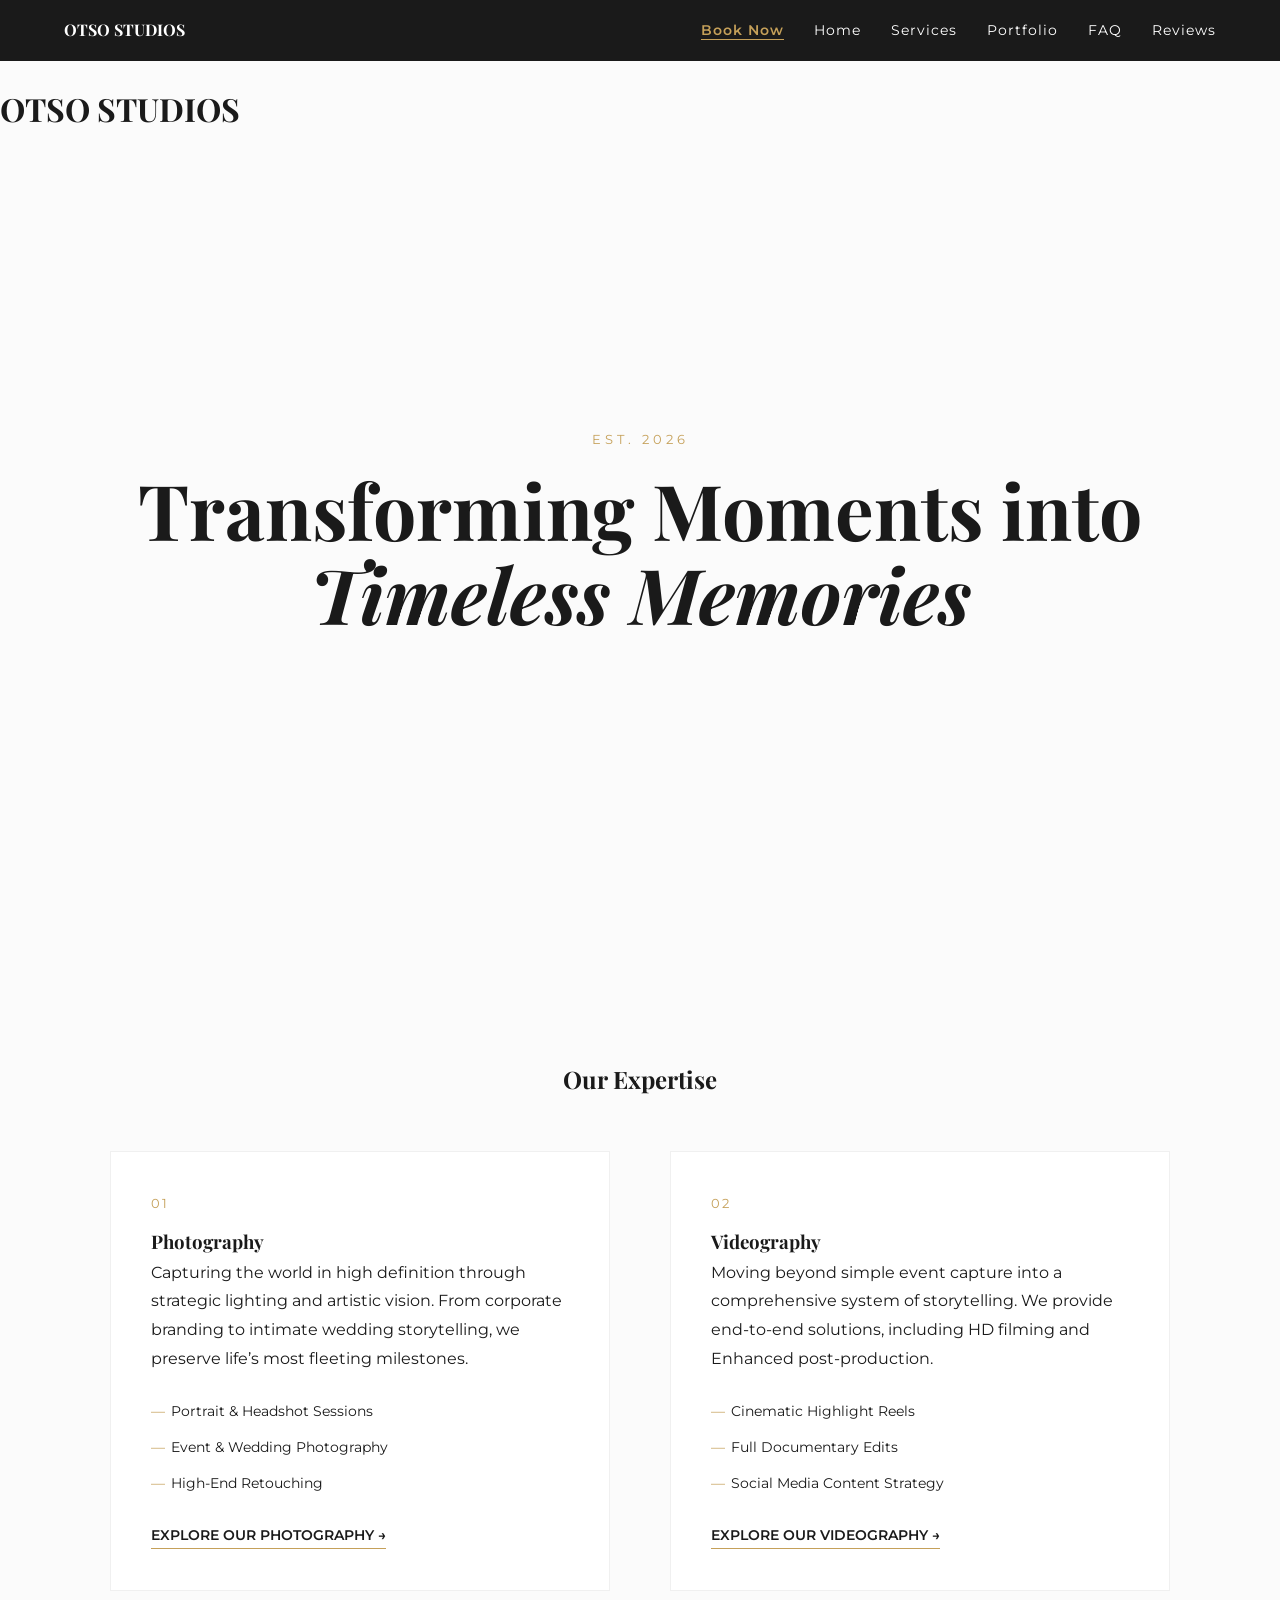
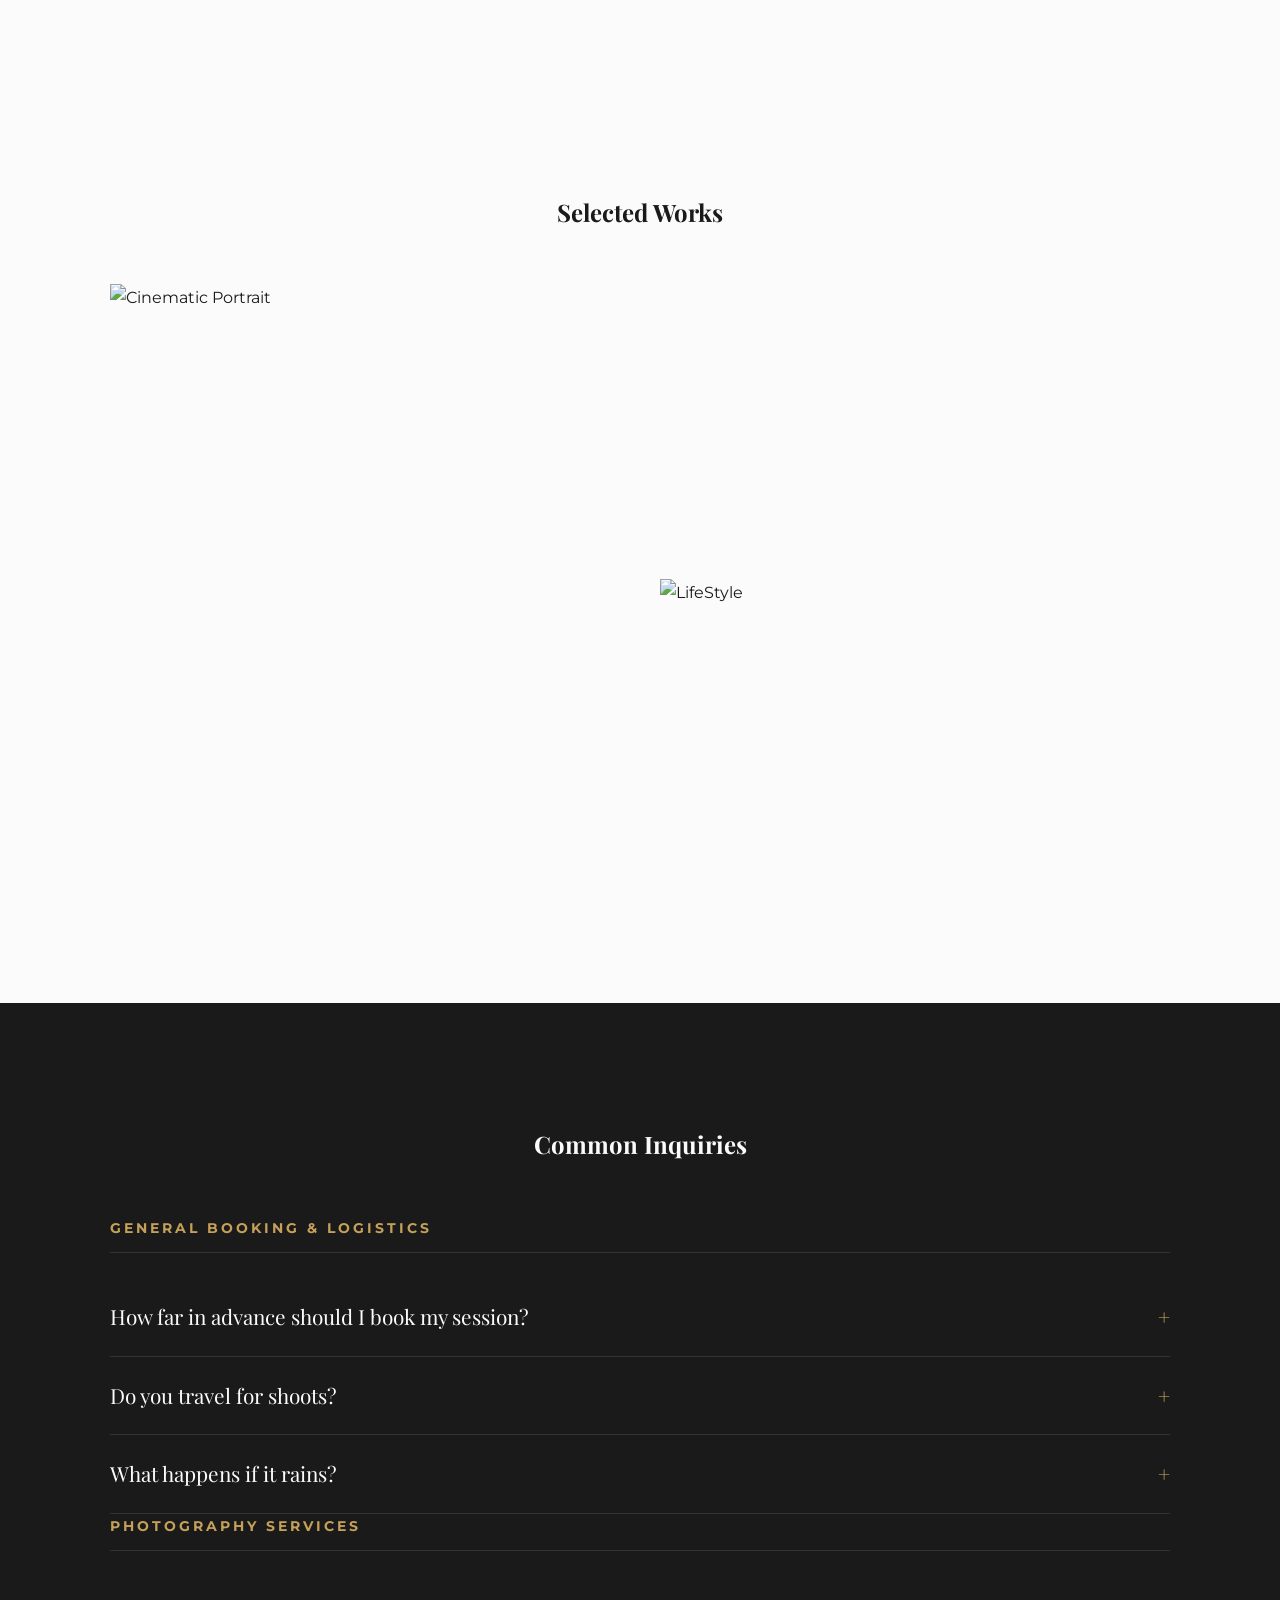
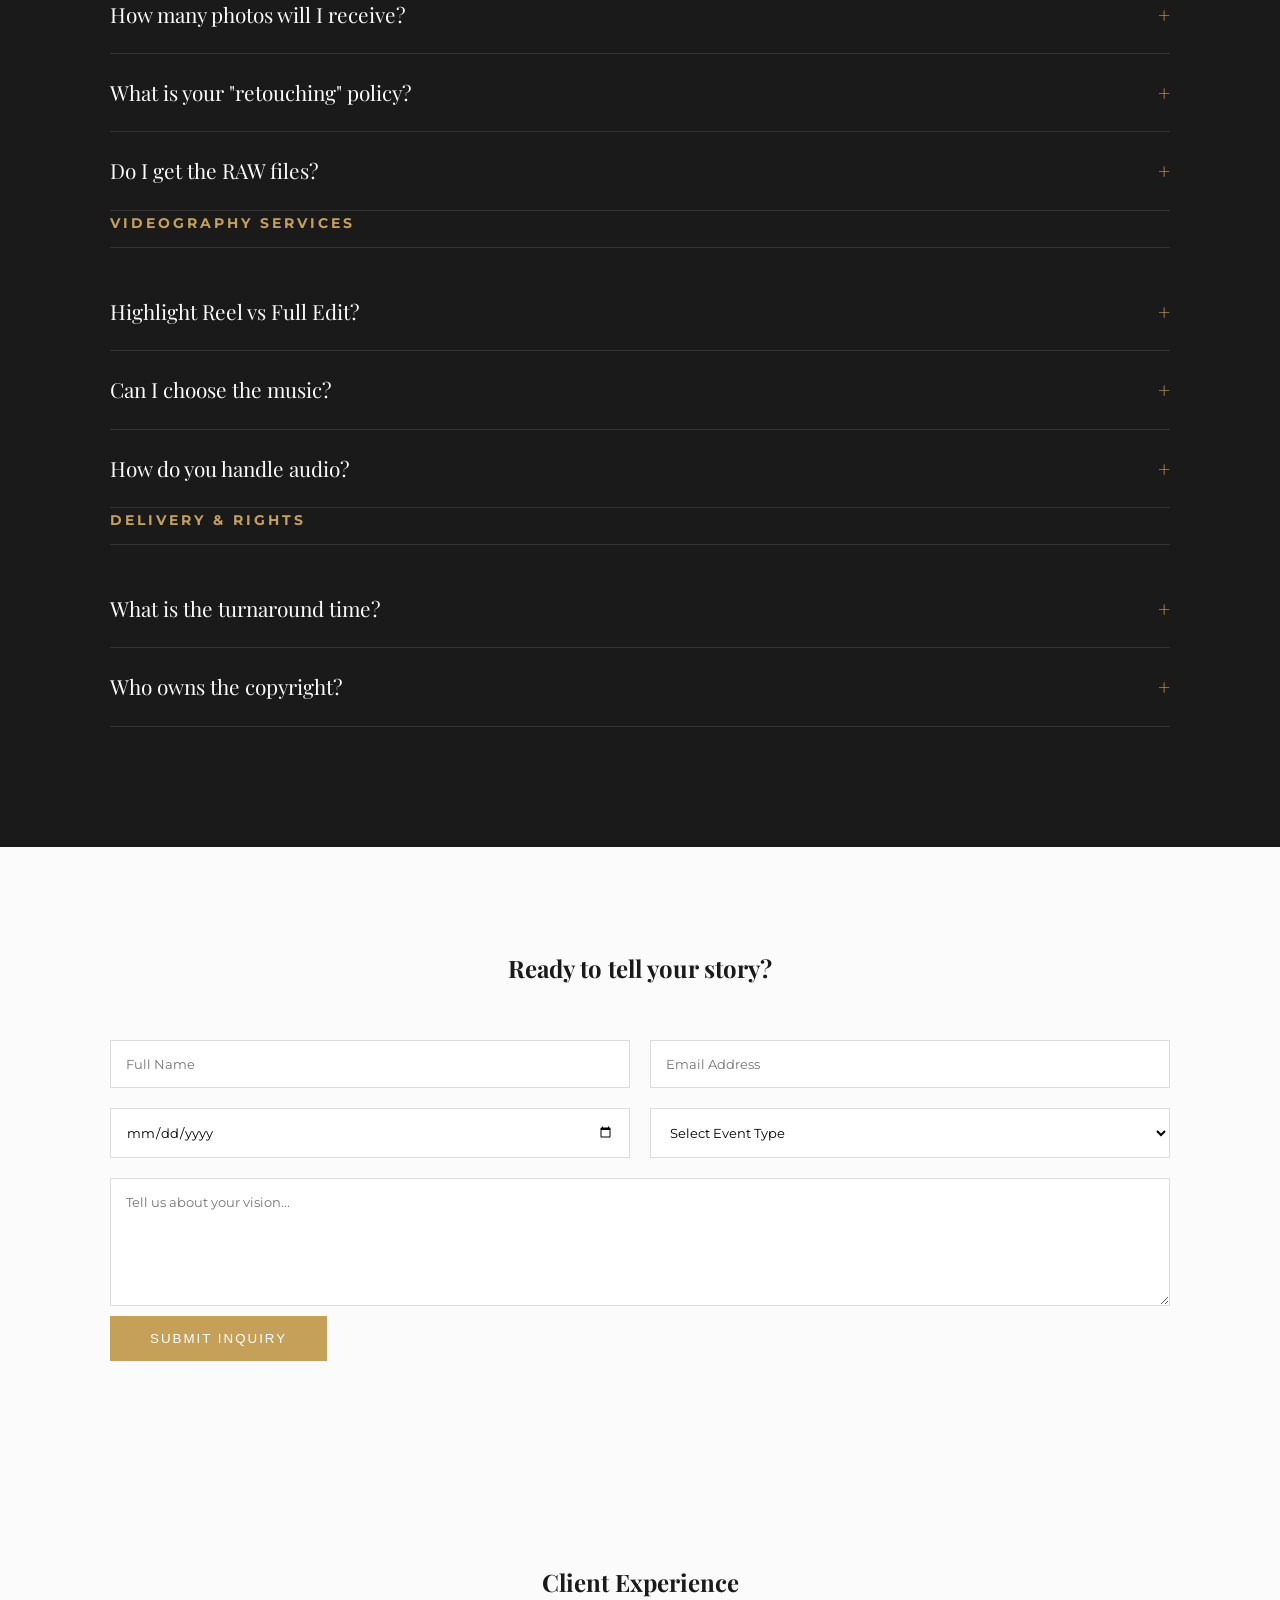
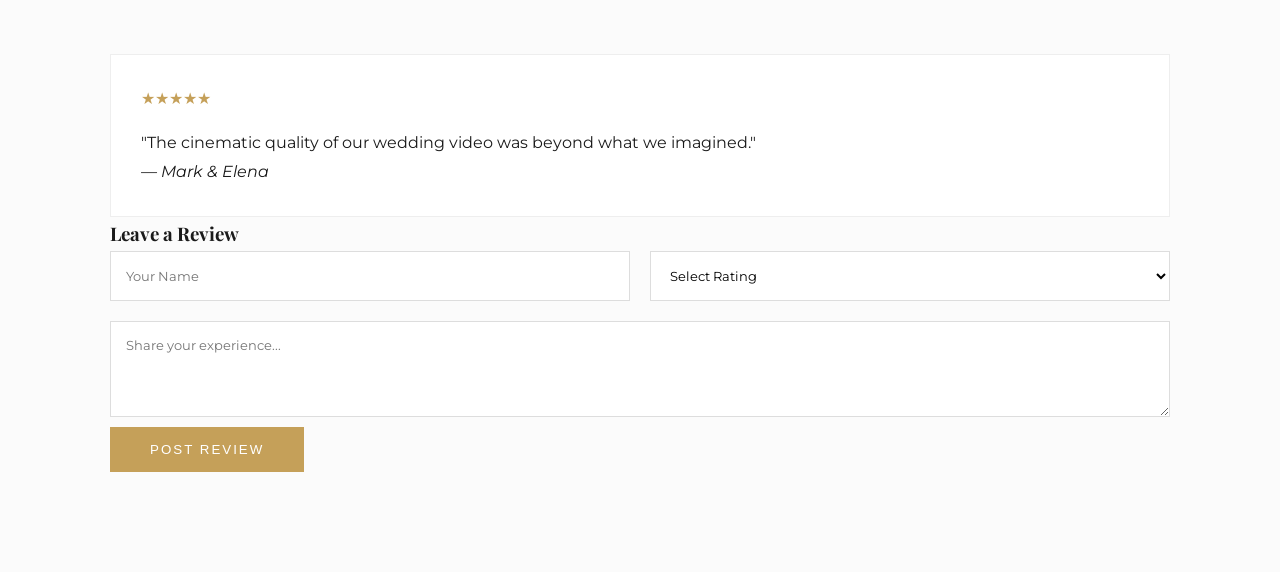
==== commit 74123490: "Update index.html" ====
--- a/index.html
+++ b/index.html
@@ -7,7 +7,12 @@
     <link href="https://fonts.googleapis.com/css2?family=Montserrat:wght@300;400;600&family=Playfair+Display:ital,wght@0,400;0,700;1,400&display=swap" rel="stylesheet">
     <link rel="stylesheet" href="style.css">
 </head>
-<body>
+<body class="loading"> <div id="loader">
+        <div class="loader-content">
+            <h1 class="loader-logo">OTSO STUDIOS</h1>
+            <div class="loader-line"></div>
+        </div>
+    </div>
 
     <header>
         <nav class="navbar">
@@ -32,182 +37,169 @@
         </section>
 
         <section id="services" class="section bg-gallery">
-    <div class="container">
-        <h2 class="section-title">Our Expertise</h2>
-        <div class="services-editorial-grid">
-            
-            <div class="service-focus">
-                <div class="service-text">
-                    <span class="service-number">01</span>
-                    <h3>Photography</h3>
-                    <p>Capturing the world in high definition through strategic lighting and artistic vision. From corporate branding to intimate wedding storytelling, we preserve life’s most fleeting milestones.</p>
-                    <ul class="service-list">
-                        <li>Portrait & Headshot Sessions</li>
-                        <li>Event & Wedding Photography</li>
-                        <li>High-End Retouching</li>
-                    </ul>
-                    <a href="photo.html" class="service-link">Explore Our Photography →</a>
-                </div>
-            </div>
-
-            <div class="service-focus">
-                <div class="service-text">
-                    <span class="service-number">02</span>
-                    <h3>Videography</h3>
-                    <p>Moving beyond simple event capture into a comprehensive system of storytelling. We provide end-to-end solutions, including HD filming and Enhanced post-production.</p>
-                    <ul class="service-list">
-                        <li>Cinematic Highlight Reels</li>
-                        <li>Full Documentary Edits</li>
-                        <li>Social Media Content Strategy</li>
-                    </ul>
-                    <a href="video.html" class="service-link">Explore Our Videography →</a>
-                </div>
-            </div>
-
-            </div>
-        </div>
-    </section>
+            <div class="container">
+                <h2 class="section-title">Our Expertise</h2>
+                <div class="services-editorial-grid">
+                    <div class="service-focus">
+                        <div class="service-text">
+                            <span class="service-number">01</span>
+                            <h3>Photography</h3>
+                            <p>Capturing the world in high definition through strategic lighting and artistic vision. From corporate branding to intimate wedding storytelling, we preserve life’s most fleeting milestones.</p>
+                            <ul class="service-list">
+                                <li>Portrait & Headshot Sessions</li>
+                                <li>Event & Wedding Photography</li>
+                                <li>High-End Retouching</li>
+                            </ul>
+                            <a href="photo.html" class="service-link">Explore Our Photography →</a>
+                        </div>
+                    </div>
+
+                    <div class="service-focus">
+                        <div class="service-text">
+                            <span class="service-number">02</span>
+                            <h3>Videography</h3>
+                            <p>Moving beyond simple event capture into a comprehensive system of storytelling. We provide end-to-end solutions, including HD filming and Enhanced post-production.</p>
+                            <ul class="service-list">
+                                <li>Cinematic Highlight Reels</li>
+                                <li>Full Documentary Edits</li>
+                                <li>Social Media Content Strategy</li>
+                            </ul>
+                            <a href="video.html" class="service-link">Explore Our Videography →</a>
+                        </div>
+                    </div>
+                </div>
+            </div>
+        </section>
 
         <section id="portfolio" class="section bg-gallery">
-    <div class="container">
-        <h2 class="section-title">Selected Works</h2>
-        
-        <div class="work-grid">
-            <div class="work-item tall">
-                <div class="work-image-wrapper">
-                    <img src="https://res.cloudinary.com/dgg74aovg/image/upload/v1775402677/CDH09685_xtexa8.jpg" alt="Cinematic Portrait">
-                    <div class="work-overlay">
-                        <span>Photography</span>
-                        <h3>Creative Shoot</h3>
-                    </div>
-                </div>
-            </div>
-
-            <div class="work-item video-item">
-                <div class="work-image-wrapper">
-                    <video autoplay muted loop playsinline poster="https://res.cloudinary.com/dgg74aovg/image/upload/v1775402678/wjt_zgh2cl.jpg">
-                        <source src="https://res.cloudinary.com/dgg74aovg/video/upload/v1775402733/Wendell_Jackelyn_TEASER_wb8knn.mp4" type="video/mp4">
-                    </video>
-                    <div class="work-overlay">
-                        <span>Videography</span>
-                        <h3>Wedding Film</h3>
-                    </div>
-                </div>
-            </div>
-
-            <div class="work-item">
-                <div class="work-image-wrapper">
-                    <img src="https://res.cloudinary.com/dgg74aovg/image/upload/v1775402695/CDH00222_nndyqc.jpg" alt="LifeStyle">
-                    <div class="work-overlay">
-                        <span>Photography</span>
-                        <h3>Life Style</h3>
-                    </div>
-                </div>
-            </div>
-
-            <div class="work-item video-item">
-                <div class="work-image-wrapper">
-                    <video autoplay muted loop playsinline poster="https://res.cloudinary.com/dgg74aovg/image/upload/v1775402679/st_xrf13l.jpg">
-                        <source src="https://res.cloudinary.com/dgg74aovg/video/upload/v1775402814/Shanell_Teaser_jslgtl.mp4">
-                    </video>
-                    <div class="work-overlay">
-                        <span>Videography</span>
-                        <h3>Pre-debut Shoot</h3>
-                    </div>
-                </div>
-            </div>
-
-            <div class="work-item video-item">
-                <div class="work-image-wrapper">
-                    <video autoplay muted loop playsinline poster="https://res.cloudinary.com/dgg74aovg/image/upload/v1775402676/afsd_wxxgpk.jpg">
-                        <source src="https://res.cloudinary.com/dgg74aovg/video/upload/v1775404800/ABUOS_FESTIVAL_STREET_DANCE_qwhs1u.mp4" type="video/mp4">
-                    </video>
-                    <div class="work-overlay">
-                        <span>Videography</span>
-                        <h3>Abuos Festival</h3>
-                    </div>
-                </div>
-            </div>
-        </div>
-    </div>
-</section>
+            <div class="container">
+                <h2 class="section-title">Selected Works</h2>
+                <div class="work-grid">
+                    <div class="work-item tall">
+                        <div class="work-image-wrapper">
+                            <img src="https://res.cloudinary.com/dgg74aovg/image/upload/v1775402677/CDH09685_xtexa8.jpg" alt="Cinematic Portrait">
+                            <div class="work-overlay">
+                                <span>Photography</span>
+                                <h3>Creative Shoot</h3>
+                            </div>
+                        </div>
+                    </div>
+
+                    <div class="work-item video-item">
+                        <div class="work-image-wrapper">
+                            <video autoplay muted loop playsinline poster="https://res.cloudinary.com/dgg74aovg/image/upload/v1775402678/wjt_zgh2cl.jpg">
+                                <source src="https://res.cloudinary.com/dgg74aovg/video/upload/v1775402733/Wendell_Jackelyn_TEASER_wb8knn.mp4" type="video/mp4">
+                            </video>
+                            <div class="work-overlay">
+                                <span>Videography</span>
+                                <h3>Wedding Film</h3>
+                            </div>
+                        </div>
+                    </div>
+
+                    <div class="work-item">
+                        <div class="work-image-wrapper">
+                            <img src="https://res.cloudinary.com/dgg74aovg/image/upload/v1775402695/CDH00222_nndyqc.jpg" alt="LifeStyle">
+                            <div class="work-overlay">
+                                <span>Photography</span>
+                                <h3>Life Style</h3>
+                            </div>
+                        </div>
+                    </div>
+
+                    <div class="work-item video-item">
+                        <div class="work-image-wrapper">
+                            <video autoplay muted loop playsinline poster="https://res.cloudinary.com/dgg74aovg/image/upload/v1775402679/st_xrf13l.jpg">
+                                <source src="https://res.cloudinary.com/dgg74aovg/video/upload/v1775402814/Shanell_Teaser_jslgtl.mp4">
+                            </video>
+                            <div class="work-overlay">
+                                <span>Videography</span>
+                                <h3>Pre-debut Shoot</h3>
+                            </div>
+                        </div>
+                    </div>
+
+                    <div class="work-item video-item">
+                        <div class="work-image-wrapper">
+                            <video autoplay muted loop playsinline poster="https://res.cloudinary.com/dgg74aovg/image/upload/v1775402676/afsd_wxxgpk.jpg">
+                                <source src="https://res.cloudinary.com/dgg74aovg/video/upload/v1775404800/ABUOS_FESTIVAL_STREET_DANCE_qwhs1u.mp4" type="video/mp4">
+                            </video>
+                            <div class="work-overlay">
+                                <span>Videography</span>
+                                <h3>Abuos Festival</h3>
+                            </div>
+                        </div>
+                    </div>
+                </div>
+            </div>
+        </section>
 
         <section id="faq" class="section">
-    <div class="container">
-        <h2 class="section-title" style="color: var(--bg);">Common Inquiries</h2>
-        
-        <div class="faq-container">
-            <div class="faq-group">
-                <h3 class="faq-category-title">General Booking & Logistics</h3>
-                <details>
-                    <summary>How far in advance should I book my session?</summary>
-                    <p>For large-scale events or weddings, we recommend booking 6 to 12 months in advance. For corporate headshots or smaller lifestyle sessions, 2 to 4 weeks is usually sufficient. However, if you have a specific date in mind, it’s always best to reach out as early as possible.</p>
-                </details>
-                <details>
-                    <summary>Do you travel for shoots?</summary>
-                    <p>Absolutely. We offer services worldwide. Travel fees typically include airfare, accommodation, and a modest per diem. For local shoots within a 50-mile radius, travel is usually included in the package price.</p>
-                </details>
-                <details>
-                    <summary>What happens if it rains or there is bad weather?</summary>
-                    <p>For outdoor sessions, we monitor the forecast closely. If the weather is prohibitive, we offer a one-time complimentary reschedule to the next available date. Alternatively, we can pivot to an indoor studio location if preferred.</p>
-                </details>
-            </div>
-
-            <div class="faq-group">
-                <h3 class="faq-category-title">Photography Services</h3>
-                <details>
-                    <summary>How many photos will I receive?</summary>
-                    <p>Quality always beats quantity. On average, you can expect:
-                        <br>• Portrait/Headshot Session: 15–30 fully retouched images.
-                        <br>• Full-Day Event: 50–75 OTSO STUDIOS images per hour of coverage.
-                    </p>
-                </details>
-                <details>
-                    <summary>What is your "retouching" policy?</summary>
-                    <p>Our standard editing includes color correction, exposure adjustment, and minor blemish removal. "High-end" retouching (e.g., body contouring, advanced skin smoothing, or object removal) is available as an add-on service.</p>
-                </details>
-                <details>
-                    <summary>Do I get the RAW files?</summary>
-                    <p>We do not provide RAW files. Much like a chef doesn't serve raw ingredients, our editing is a vital part of our artistic signature. You will receive high-resolution, professionally finished JPEGs.</p>
-                </details>
-            </div>
-
-            <div class="faq-group">
-                <h3 class="faq-category-title">Videography Services</h3>
-                <details>
-                    <summary>What is the difference between a "Highlight Reel" and a "Full Edit"?</summary>
-                    <p>• <strong>Highlight Reel:</strong> A 3–5 minute cinematic "best-of" set to music, perfect for social media and sharing.
-                        <br>• <strong>Full Edit:</strong> A longer, chronological cut of the event (e.g., the full keynote speech or the entire wedding ceremony).
-                    </p>
-                </details>
-                <details>
-                    <summary>Can I choose the music for my video?</summary>
-                    <p>We love your input! However, for copyright reasons, we use high-quality licensed music libraries to ensure your video isn't flagged or removed from platforms like YouTube or Instagram. We will provide a curated selection of tracks for you to choose from.</p>
-                </details>
-                <details>
-                    <summary>How do you handle audio recording?</summary>
-                    <p>We use professional-grade lapel microphones and external recorders to capture "crisp" audio. For events, we often take a direct feed from the soundboard to ensure every word is heard perfectly without background noise.</p>
-                </details>
-            </div>
-
-            <div class="faq-group">
-                <h3 class="faq-category-title">Delivery & Rights</h3>
-                <details>
-                    <summary>What is the turnaround time?</summary>
-                    <p>• Photography: 1–2 weeks for a full gallery.
-                        <br>• Videography: 4–6 weeks, depending on the complexity of the edit and motion graphics.
-                        <br>• Note: We often provide a "Sneak Peek" within 48 hours for social media use.
-                    </p>
-                </details>
-                <details>
-                    <summary>Who owns the copyright to the images and videos?</summary>
-                    <p>By standard practice, the creator (the studio) retains the copyright. However, you are granted a Personal Use License (for weddings/portraits) or a Commercial Usage License (for businesses) that allows you to print, share, and use the media for marketing purposes.</p>
-                </details>
-            </div>
-        </div>
-    </div>
-</section>
-
+            <div class="container">
+                <h2 class="section-title" style="color: var(--bg);">Common Inquiries</h2>
+                <div class="faq-container">
+                    <div class="faq-group">
+                        <h3 class="faq-category-title">General Booking & Logistics</h3>
+                        <details>
+                            <summary>How far in advance should I book my session?</summary>
+                            <p>For large-scale events or weddings, we recommend booking 6 to 12 months in advance.</p>
+                        </details>
+                        <details>
+                            <summary>Do you travel for shoots?</summary>
+                            <p>Absolutely. We offer services worldwide.</p>
+                        </details>
+                        <details>
+                            <summary>What happens if it rains?</summary>
+                            <p>We offer a one-time complimentary reschedule or pivot to an indoor location.</p>
+                        </details>
+                    </div>
+
+                    <div class="faq-group">
+                        <h3 class="faq-category-title">Photography Services</h3>
+                        <details>
+                            <summary>How many photos will I receive?</summary>
+                            <p>Portrait/Headshot: 15–30 images. Full-Day Event: 50–75 images per hour.</p>
+                        </details>
+                        <details>
+                            <summary>What is your "retouching" policy?</summary>
+                            <p>Standard includes color and minor blemishes. High-end is an add-on.</p>
+                        </details>
+                        <details>
+                            <summary>Do I get the RAW files?</summary>
+                            <p>We do not provide RAW files. We deliver finished high-resolution JPEGs.</p>
+                        </details>
+                    </div>
+
+                    <div class="faq-group">
+                        <h3 class="faq-category-title">Videography Services</h3>
+                        <details>
+                            <summary>Highlight Reel vs Full Edit?</summary>
+                            <p>Highlight: 3–5 min cinematic edit. Full: Chronological cut of the event.</p>
+                        </details>
+                        <details>
+                            <summary>Can I choose the music?</summary>
+                            <p>We use licensed music but take your stylistic input into account.</p>
+                        </details>
+                        <details>
+                            <summary>How do you handle audio?</summary>
+                            <p>We use lapel mics and external recorders for crisp sound.</p>
+                        </details>
+                    </div>
+
+                    <div class="faq-group">
+                        <h3 class="faq-category-title">Delivery & Rights</h3>
+                        <details>
+                            <summary>What is the turnaround time?</summary>
+                            <p>Photography: 1–2 weeks. Videography: 4–6 weeks.</p>
+                        </details>
+                        <details>
+                            <summary>Who owns the copyright?</summary>
+                            <p>The studio retains copyright; you receive a Personal or Commercial Use License.</p>
+                        </details>
+                    </div>
+                </div>
+            </div>
+        </section>
 
         <section id="contact" class="section bg-gallery">
             <div class="container">
@@ -235,60 +227,56 @@
         </section>
 
         <section id="testimony" class="section">
-        <div class="container">
-            <h2 class="section-title">Client Experience</h2>
+            <div class="container">
+                <h2 class="section-title">Client Experience</h2>
+                <div id="reviewsDisplay" class="reviews-grid">
+                    <div class="review-card">
+                        <div class="stars">★★★★★</div>
+                        <p>"The cinematic quality of our wedding video was beyond what we imagined."</p>
+                        <cite>— Mark & Elena</cite>
+                    </div>
+                </div>
+                <div class="review-submission">
+                    <h3>Leave a Review</h3>
+                    <form id="reviewForm" class="inquiry-form">
+                        <div class="form-group-row">
+                            <input type="text" id="reviewerName" placeholder="Your Name" required>
+                            <select id="rating" required>
+                                <option value="">Select Rating</option>
+                                <option value="5">5 Stars - Exceptional</option>
+                                <option value="4">4 Stars - Great</option>
+                                <option value="3">3 Stars - Good</option>
+                                <option value="2">2 Stars - Bad</option>
+                                <option value="1">1 Stars - Very Bad</option>
+                                <option value="0">0 Stars - Dissapointing</option>
+                            </select>
+                        </div>
+                        <textarea id="reviewText" placeholder="Share your experience..." rows="4" required></textarea>
+                        <button type="submit" class="btn-primary">Post Review</button>
+                    </form>
+                </div>
+            </div>
+        </section>
+    </main>
+
+    <script type="module">
+        import { initializeApp } from "https://www.gstatic.com/firebasejs/10.7.1/firebase-app.js";
+        import { getFirestore, collection, addDoc, onSnapshot, query, orderBy, serverTimestamp } from "https://www.gstatic.com/firebasejs/10.7.1/firebase-firestore.js";
         
-        <div id="reviewsDisplay" class="reviews-grid">
-            <div class="review-card">
-                <div class="stars">★★★★★</div>
-                <p>"The cinematic quality of our wedding video was beyond what we imagined. Truly professional!"</p>
-                <cite>— Mark & Elena</cite>
-            </div>
-        </div>
-
-        <div class="review-submission">
-            <h3>Leave a Review</h3>
-                <form id="reviewForm" class="inquiry-form">
-                    <div class="form-group-row">
-                        <input type="text" id="reviewerName" placeholder="Your Name" required>
-                        <select id="rating" required>
-                                        <option value="">Select Rating</option>
-                                        <option value="5">5 Stars - Exceptional</option>
-                                        <option value="4">4 Stars - Great</option>
-                                        <option value="3">3 Stars - Good</option>
-                                        <option value="2">2 Stars - Bad</option>
-                                        <option value="1">1 Stars - Very Bad</option>
-                                        <option value="0">0 Stars - Dissapointing</option>
-                                    </select>
-                                </div>
-                    <textarea id="reviewText" placeholder="Share your experience..." rows="4" required></textarea>
-                    <button type="submit" class="btn-primary">Post Review</button>
-                </form>
-            </div>
-        </div>
-    </section>
-
-    </main>
-        <script type="module">
-              import { initializeApp } from "https://www.gstatic.com/firebasejs/10.7.1/firebase-app.js";
-              import { getFirestore, collection, addDoc, onSnapshot, query, orderBy, serverTimestamp } from "https://www.gstatic.com/firebasejs/10.7.1/firebase-firestore.js";
-            
-              const firebaseConfig = {
-                apiKey: "AIzaSyDSnks8A3UdkzHBUNjaSjg-D7-9DQzEpHw",
-                authDomain: "otso-studios.firebaseapp.com",
-                projectId: "otso-studios",
-                storageBucket: "otso-studios.firebasestorage.app",
-                messagingSenderId: "882976937216",
-                appId: "1:882976937216:web:e4843e85ee7aec084ecfe5",
-                measurementId: "G-LT6BWZL57W"
-              };
-            
-              // 2. Initialize and attach to 'window' so script.js can see them
-              const app = initializeApp(firebaseConfig);
-              window.db = getFirestore(app);
-              window.dbFunctions = { addDoc, collection, onSnapshot, query, orderBy, serverTimestamp };
-            </script>
-
-<script src="script.js"></script>
+        const firebaseConfig = {
+            apiKey: "AIzaSyDSnks8A3UdkzHBUNjaSjg-D7-9DQzEpHw",
+            authDomain: "otso-studios.firebaseapp.com",
+            projectId: "otso-studios",
+            storageBucket: "otso-studios.firebasestorage.app",
+            messagingSenderId: "882976937216",
+            appId: "1:882976937216:web:e4843e85ee7aec084ecfe5",
+            measurementId: "G-LT6BWZL57W"
+        };
+        
+        const app = initializeApp(firebaseConfig);
+        window.db = getFirestore(app);
+        window.dbFunctions = { addDoc, collection, onSnapshot, query, orderBy, serverTimestamp };
+    </script>
+    <script src="script.js"></script>
 </body>
 </html>
--- a/style.css
+++ b/style.css
@@ -24,51 +24,6 @@
 body.loading {
     overflow: hidden;
 }
-
-/* --- PRELOADER --- */
-#loader {
-    position: fixed;
-    top: 0;
-    left: 0;
-    width: 100%;
-    height: 100%;
-    background-color: var(--primary);
-    display: flex;
-    justify-content: center;
-    align-items: center;
-    z-index: 9999;
-    transition: transform 1s cubic-bezier(0.77, 0, 0.175, 1);
-}
-
-.loader-content {
-    text-align: center;
-    color: var(--bg);
-}
-
-.loader-logo {
-    font-family: 'Playfair Display', serif;
-    font-size: 3rem;
-    letter-spacing: 8px;
-    margin-bottom: 20px;
-    opacity: 0;
-    transform: translateY(20px);
-    animation: revealText 1s forwards 0.5s;
-}
-
-.loader-line {
-    width: 0;
-    height: 2px;
-    background-color: var(--accent);
-    margin: 0 auto;
-    animation: growLine 1s forwards 0.3s;
-}
-
-#loader.loaded {
-    transform: translateY(-100%);
-}
-
-@keyframes revealText { to { opacity: 1; transform: translateY(0); } }
-@keyframes growLine { to { width: 100px; } }
 
 /* --- 2. TYPOGRAPHY & LAYOUT --- */
 h1, h2, h3, .logo { 
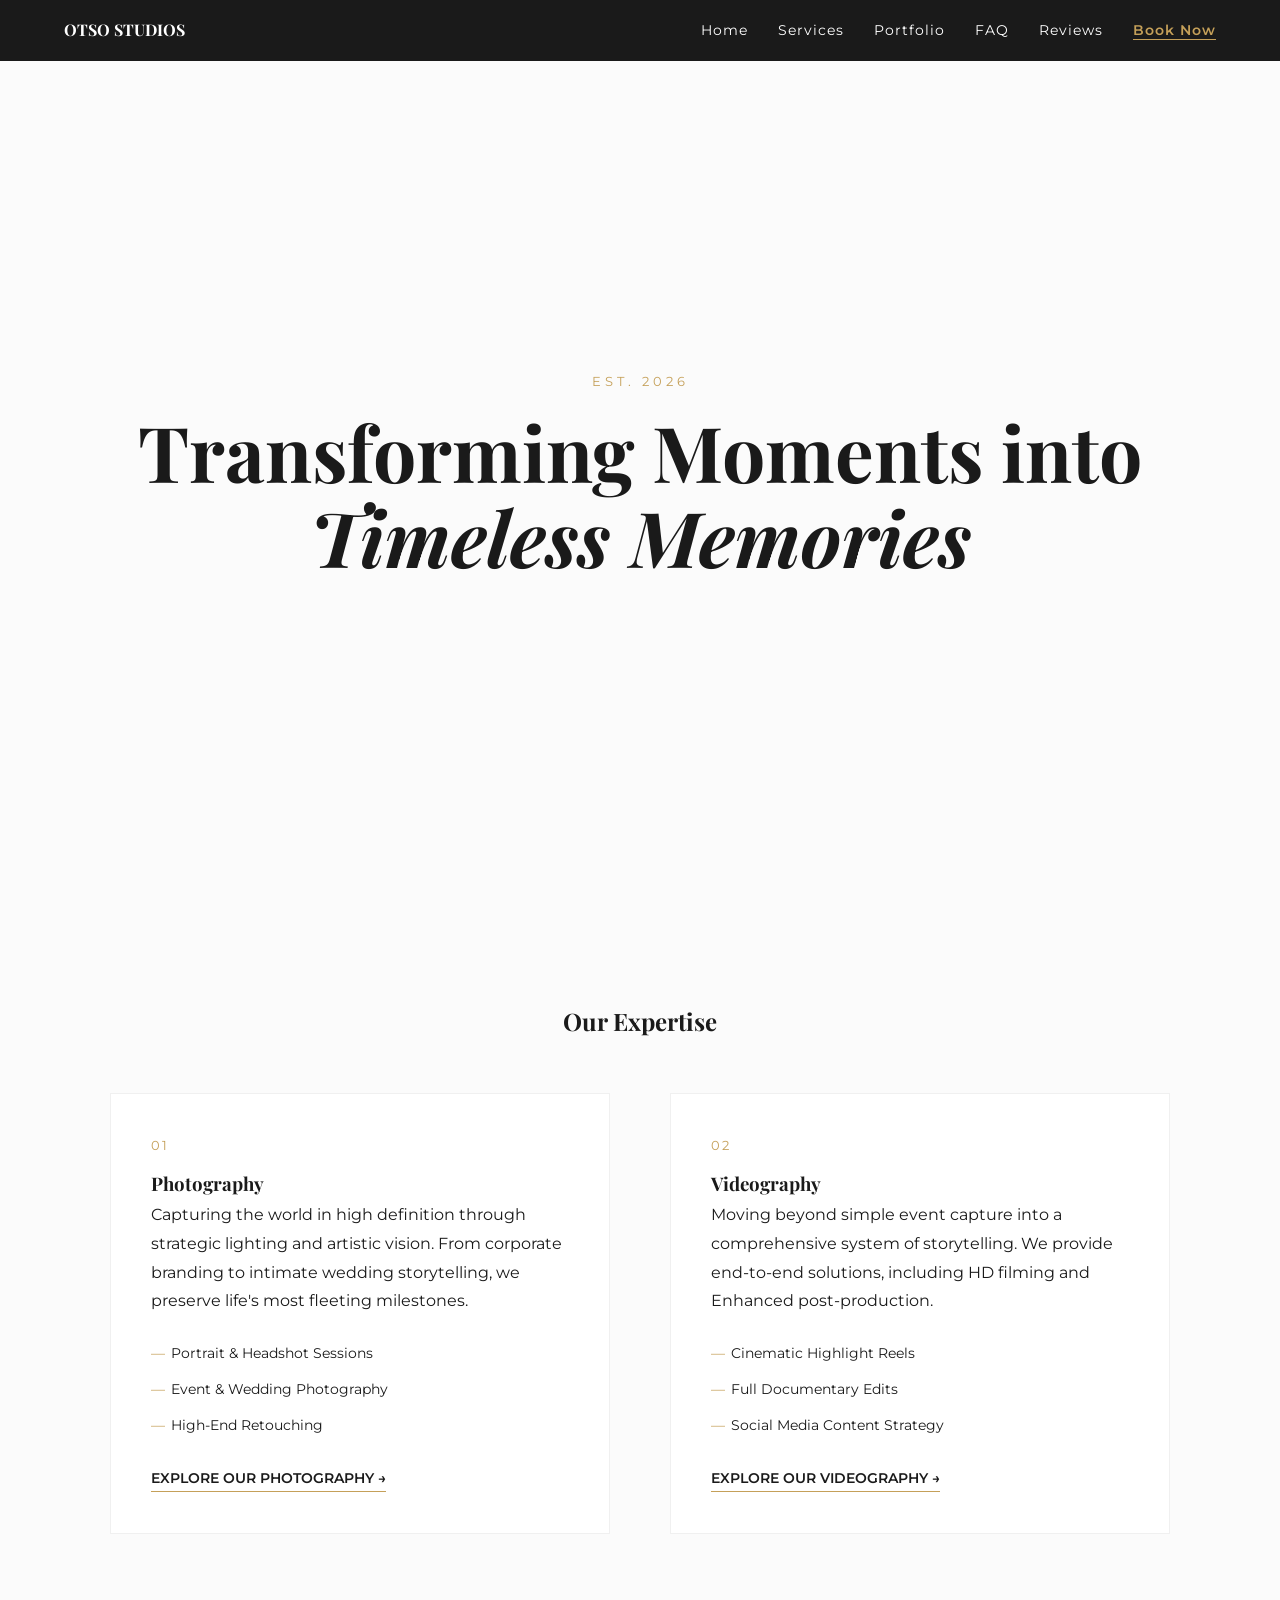
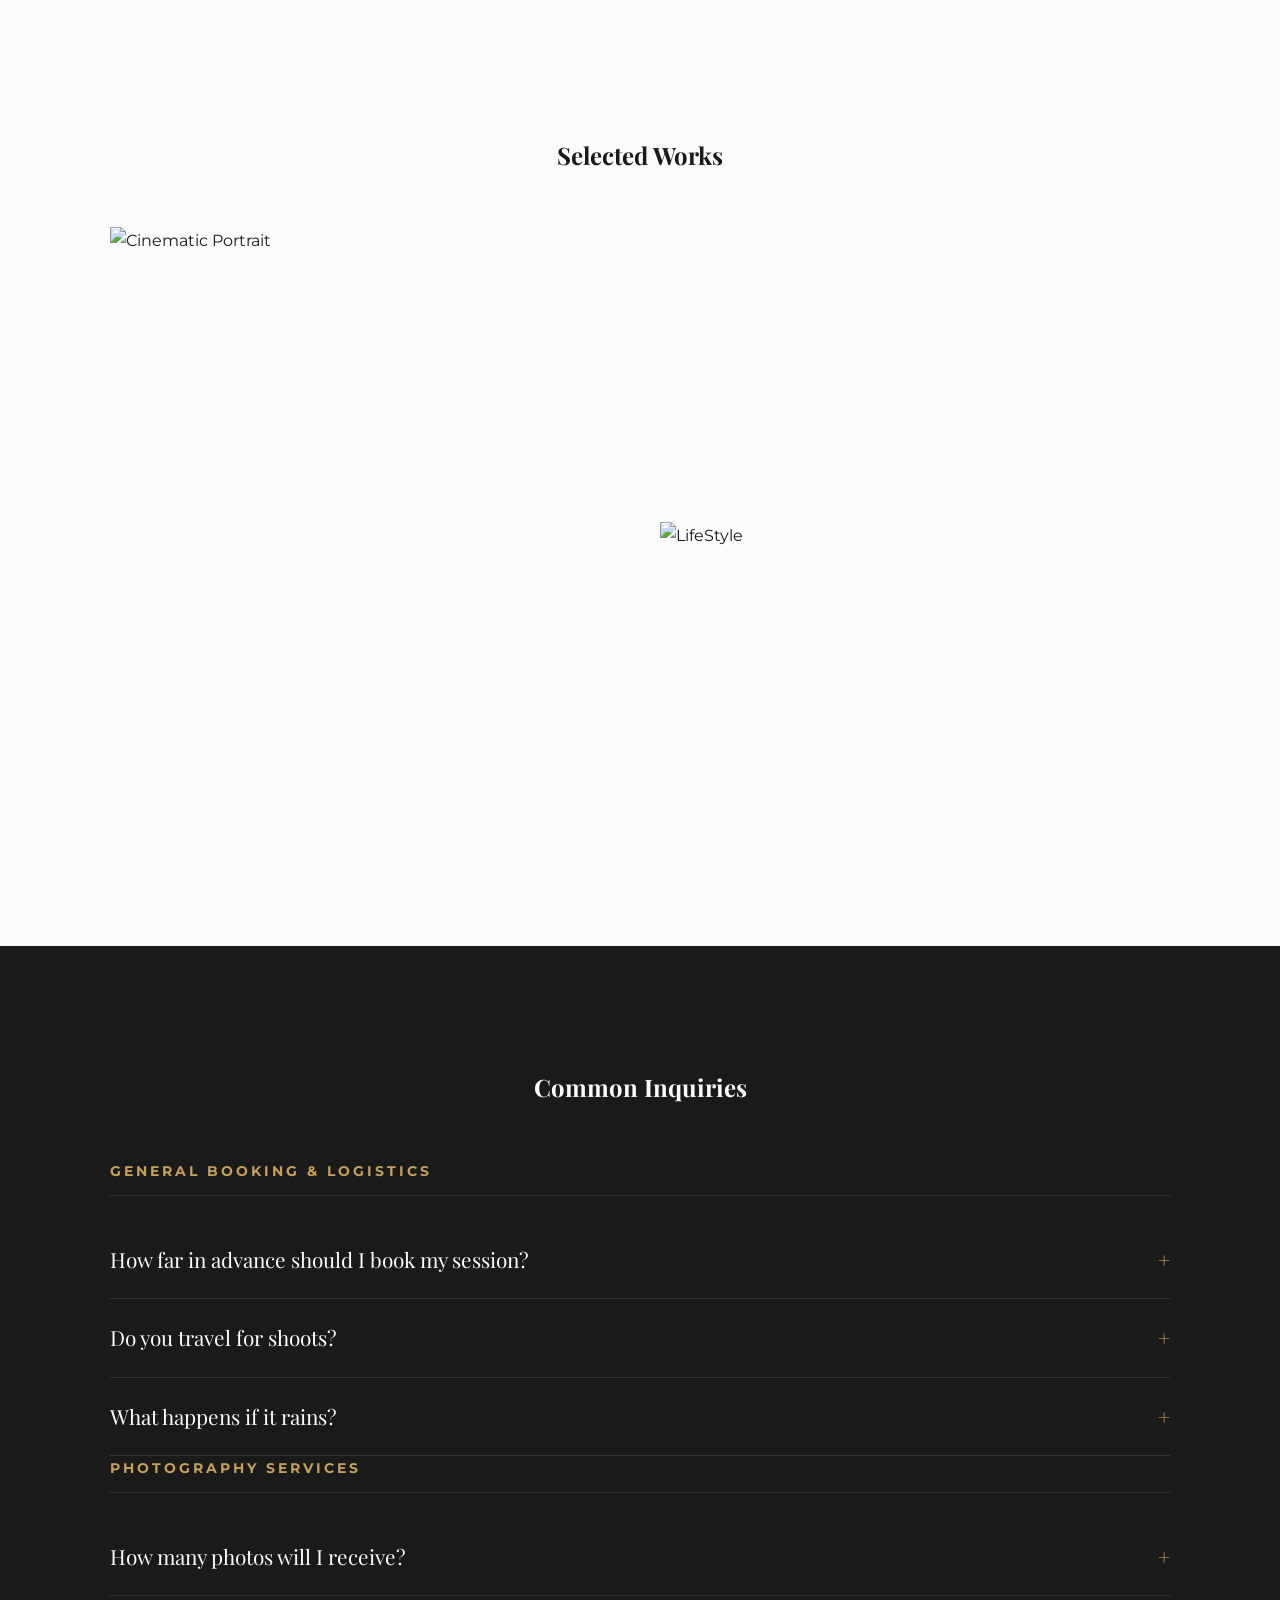
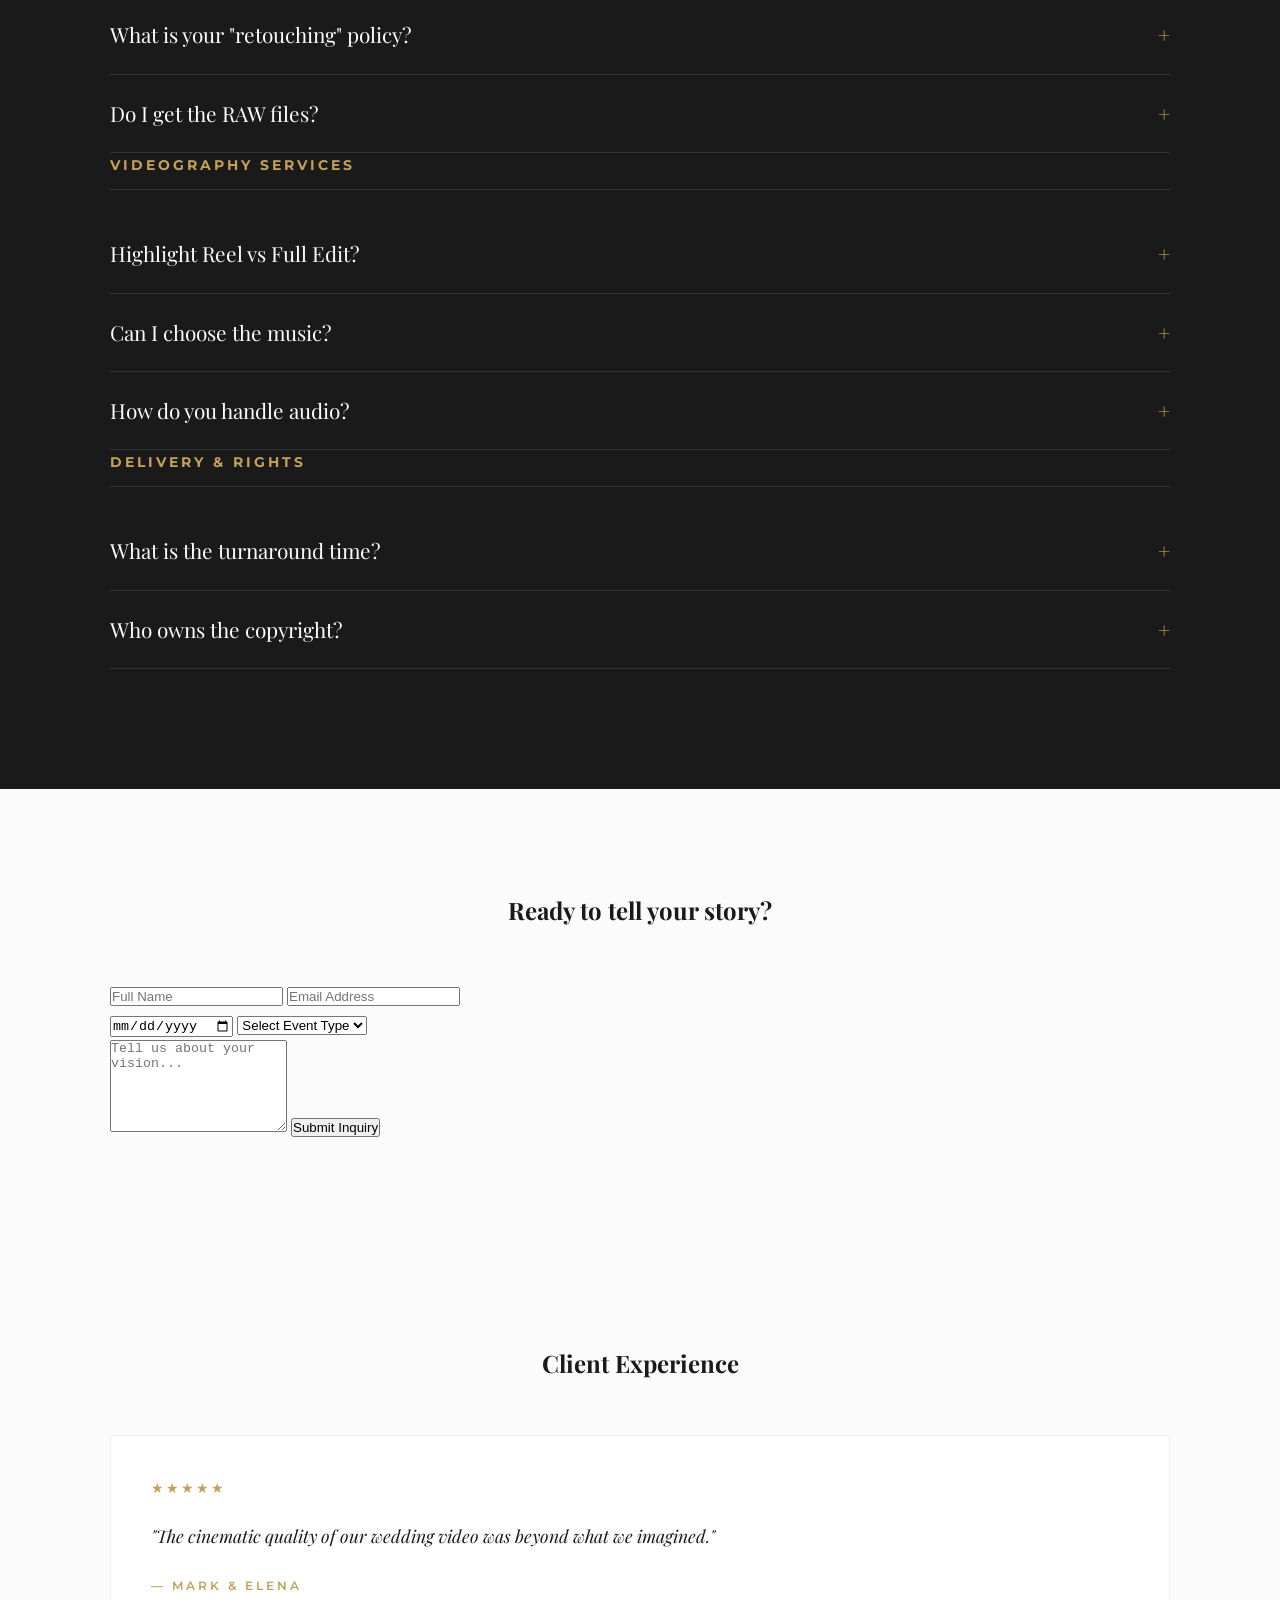
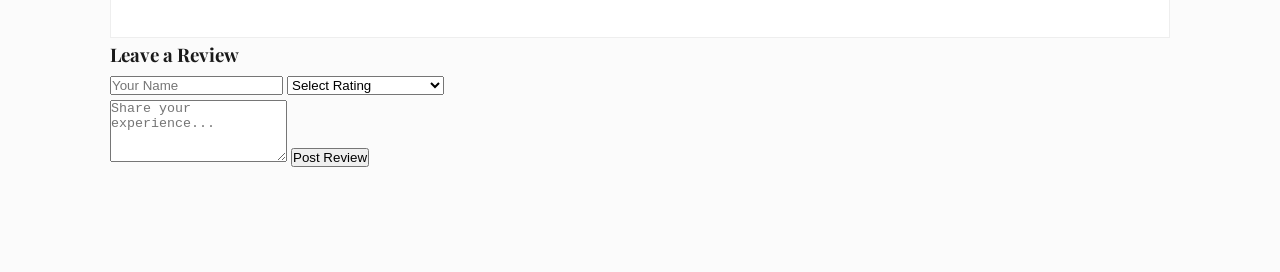
==== commit 66fe0a6b: "Update index.html" ====
--- a/index.html
+++ b/index.html
@@ -7,28 +7,33 @@
     <link href="https://fonts.googleapis.com/css2?family=Montserrat:wght@300;400;600&family=Playfair+Display:ital,wght@0,400;0,700;1,400&display=swap" rel="stylesheet">
     <link rel="stylesheet" href="style.css">
 </head>
-<body class="loading"> <div id="loader">
+<body class="loading">
+    <!-- Loader -->
+    <div id="loader">
         <div class="loader-content">
             <h1 class="loader-logo">OTSO STUDIOS</h1>
             <div class="loader-line"></div>
         </div>
     </div>
 
+    <!-- Header -->
     <header>
         <nav class="navbar">
             <div class="logo">OTSO STUDIOS</div>
             <ul class="nav-links">
-                <li><a href="#contact" class="nav-cta">Book Now</a></li>
                 <li><a href="#home">Home</a></li>
                 <li><a href="#services">Services</a></li>
                 <li><a href="#portfolio">Portfolio</a></li>
                 <li><a href="#faq">FAQ</a></li>
                 <li><a href="#testimony">Reviews</a></li>
+                <li><a href="#contact" class="nav-cta">Book Now</a></li>
             </ul>
         </nav>
     </header>
 
+    <!-- Main Content -->
     <main>
+        <!-- Hero Section -->
         <section id="home" class="hero">
             <div class="hero-content">
                 <span class="sub-heading">Est. 2026</span>
@@ -36,6 +41,7 @@
             </div>
         </section>
 
+        <!-- Services Section -->
         <section id="services" class="section bg-gallery">
             <div class="container">
                 <h2 class="section-title">Our Expertise</h2>
@@ -44,7 +50,7 @@
                         <div class="service-text">
                             <span class="service-number">01</span>
                             <h3>Photography</h3>
-                            <p>Capturing the world in high definition through strategic lighting and artistic vision. From corporate branding to intimate wedding storytelling, we preserve life’s most fleeting milestones.</p>
+                            <p>Capturing the world in high definition through strategic lighting and artistic vision. From corporate branding to intimate wedding storytelling, we preserve life's most fleeting milestones.</p>
                             <ul class="service-list">
                                 <li>Portrait & Headshot Sessions</li>
                                 <li>Event & Wedding Photography</li>
@@ -71,6 +77,7 @@
             </div>
         </section>
 
+        <!-- Portfolio Section -->
         <section id="portfolio" class="section bg-gallery">
             <div class="container">
                 <h2 class="section-title">Selected Works</h2>
@@ -134,9 +141,10 @@
             </div>
         </section>
 
+        <!-- FAQ Section -->
         <section id="faq" class="section">
             <div class="container">
-                <h2 class="section-title" style="color: var(--bg);">Common Inquiries</h2>
+                <h2 class="section-title">Common Inquiries</h2>
                 <div class="faq-container">
                     <div class="faq-group">
                         <h3 class="faq-category-title">General Booking & Logistics</h3>
@@ -201,31 +209,33 @@
             </div>
         </section>
 
+        <!-- Contact Section -->
         <section id="contact" class="section bg-gallery">
             <div class="container">
                 <div class="booking-wrapper">
                     <h2 class="section-title">Ready to tell your story?</h2>
                     <form id="bookingForm" class="inquiry-form">
                         <div class="form-group-row">
-                            <input type="text" id="name" placeholder="Full Name" required>
-                            <input type="email" id="email" placeholder="Email Address" required>
+                            <input type="text" id="name" name="name" placeholder="Full Name" required>
+                            <input type="email" id="email" name="email" placeholder="Email Address" required>
                         </div>
                         <div class="form-group-row">
-                            <input type="date" id="eventDate" required>
-                            <select id="eventType" required>
+                            <input type="date" id="eventDate" name="eventDate" required>
+                            <select id="eventType" name="eventType" required>
                                 <option value="">Select Event Type</option>
                                 <option value="wedding">Wedding</option>
                                 <option value="corporate">Corporate</option>
                                 <option value="portrait">Portrait</option>
                             </select>
                         </div>
-                        <textarea id="message" placeholder="Tell us about your vision..." rows="6"></textarea>
+                        <textarea id="message" name="message" placeholder="Tell us about your vision..." rows="6"></textarea>
                         <button type="submit" class="btn-primary">Submit Inquiry</button>
                     </form>
                 </div>
             </div>
         </section>
 
+        <!-- Reviews Section -->
         <section id="testimony" class="section">
             <div class="container">
                 <h2 class="section-title">Client Experience</h2>
@@ -240,18 +250,18 @@
                     <h3>Leave a Review</h3>
                     <form id="reviewForm" class="inquiry-form">
                         <div class="form-group-row">
-                            <input type="text" id="reviewerName" placeholder="Your Name" required>
-                            <select id="rating" required>
+                            <input type="text" id="reviewerName" name="reviewerName" placeholder="Your Name" required>
+                            <select id="rating" name="rating" required>
                                 <option value="">Select Rating</option>
                                 <option value="5">5 Stars - Exceptional</option>
                                 <option value="4">4 Stars - Great</option>
                                 <option value="3">3 Stars - Good</option>
                                 <option value="2">2 Stars - Bad</option>
                                 <option value="1">1 Stars - Very Bad</option>
-                                <option value="0">0 Stars - Dissapointing</option>
+                                <option value="0">0 Stars - Disappointing</option>
                             </select>
                         </div>
-                        <textarea id="reviewText" placeholder="Share your experience..." rows="4" required></textarea>
+                        <textarea id="reviewText" name="reviewText" placeholder="Share your experience..." rows="4" required></textarea>
                         <button type="submit" class="btn-primary">Post Review</button>
                     </form>
                 </div>
@@ -259,6 +269,7 @@
         </section>
     </main>
 
+    <!-- Firebase Initialization -->
     <script type="module">
         import { initializeApp } from "https://www.gstatic.com/firebasejs/10.7.1/firebase-app.js";
         import { getFirestore, collection, addDoc, onSnapshot, query, orderBy, serverTimestamp } from "https://www.gstatic.com/firebasejs/10.7.1/firebase-firestore.js";
@@ -277,6 +288,8 @@
         window.db = getFirestore(app);
         window.dbFunctions = { addDoc, collection, onSnapshot, query, orderBy, serverTimestamp };
     </script>
+    
+    <!-- Main JavaScript -->
     <script src="script.js"></script>
 </body>
 </html>
--- a/style.css
+++ b/style.css
@@ -21,8 +21,60 @@
     padding-top: 80px; 
 }
 
+/* --- NEW PRELOADER STYLES --- */
 body.loading {
     overflow: hidden;
+}
+
+#loader {
+    position: fixed;
+    top: 0;
+    left: 0;
+    width: 100%;
+    height: 100%;
+    background-color: var(--primary);
+    display: flex;
+    justify-content: center;
+    align-items: center;
+    z-index: 9999;
+    /* Smooth slide up transition */
+    transition: transform 0.8s cubic-bezier(0.77, 0, 0.175, 1);
+}
+
+.loader-content {
+    text-align: center;
+    color: var(--bg);
+}
+
+.loader-logo {
+    font-family: 'Playfair Display', serif;
+    font-size: clamp(1.5rem, 8vw, 3rem);
+    letter-spacing: 8px;
+    margin-bottom: 20px;
+    opacity: 0;
+    transform: translateY(10px);
+    animation: revealText 0.8s forwards 0.3s;
+}
+
+.loader-line {
+    width: 0;
+    height: 2px;
+    background-color: var(--accent);
+    margin: 0 auto;
+    animation: growLine 0.8s forwards;
+}
+
+/* This class is added by JS to hide the loader */
+#loader.loaded {
+    transform: translateY(-100%);
+}
+
+@keyframes revealText { 
+    to { opacity: 1; transform: translateY(0); } 
+}
+
+@keyframes growLine { 
+    to { width: 80px; } 
 }
 
 /* --- 2. TYPOGRAPHY & LAYOUT --- */
@@ -257,17 +309,69 @@
 details p { color: #bcbcbc; font-size: 0.95rem; padding-top: 20px; }
 details strong { color: var(--bg); }
 
-/* --- 8. REVIEWS --- */
-.reviews-grid {
+/* --- 8. REVIEWS & DYNAMIC GRID --- */
+
+/* The actual container where JS injects the cards */
+#reviewsDisplay {
     display: grid;
-    grid-template-columns: repeat(auto-fit, minmax(300px, 1fr));
+    grid-template-columns: repeat(auto-fit, minmax(320px, 1fr));
     gap: 30px;
-}
-
-.review-card { padding: 30px; border: 1px solid #eee; background: #fff; }
-.stars { color: var(--accent); margin-bottom: 15px; }
-
-/* --- 9. FORMS & BUTTONS --- */
+    margin-top: 40px;
+    align-items: start;
+}
+
+/* Individual Review Card Styling */
+.review-card { 
+    padding: 40px; 
+    border: 1px solid #eee; 
+    background: #fff;
+    transition: transform 0.3s ease, border-color 0.3s ease;
+    animation: fadeInUp 0.8s cubic-bezier(0.2, 0.6, 0.2, 1) forwards;
+}
+
+.review-card:hover {
+    border-color: var(--accent);
+    transform: translateY(-5px);
+}
+
+.stars { 
+    color: var(--accent); 
+    margin-bottom: 20px; 
+    font-size: 0.9rem;
+    letter-spacing: 2px;
+}
+
+.review-card p {
+    font-family: 'Playfair Display', serif;
+    font-style: italic;
+    font-size: 1.1rem;
+    line-height: 1.6;
+    margin-bottom: 25px;
+    color: var(--primary);
+}
+
+.review-card cite {
+    display: block;
+    text-transform: uppercase;
+    letter-spacing: 3px;
+    font-weight: 600;
+    font-size: 0.75rem;
+    color: var(--accent);
+    font-style: normal;
+}
+
+/* --- 9. ANIMATIONS --- */
+
+@keyframes fadeInUp {
+    from {
+        opacity: 0;
+        transform: translateY(30px);
+    }
+    to {
+        opacity: 1;
+        transform: translateY(0);
+    }
+
 input, select, textarea {
     width: 100%;
     padding: 15px;
@@ -299,6 +403,25 @@
     section { padding: 60px 5% !important; }
 }
 
+/* Animation for new reviews */
+@keyframes fadeInUp {
+    from {
+        opacity: 0;
+        transform: translateY(20px);
+    }
+    to {
+        opacity: 1;
+        transform: translateY(0);
+    }
+}
+
+.review-card {
+    padding: 30px; 
+    border: 1px solid #eee; 
+    background: #fff;
+    animation: fadeInUp 0.6s ease-out forwards; /* Add this line */
+}
+
 /* Portrait Mobile Optimization */
 @media screen and (max-width: 600px) {
     .navbar {
@@ -365,3 +488,62 @@
 .work-grid {
     grid-auto-rows: min-content !important;
 }
+
+/* --- FIXED LAYOUT REPAIR --- */
+
+/* Ensures the contact section uses the editorial grid */
+#contact .container {
+    display: grid;
+    grid-template-columns: 1fr 1fr;
+    gap: 50px;
+    align-items: center;
+}
+
+/* Fixes the Forms (Inquiry & Reviews) */
+#bookingForm, #reviewForm {
+    display: flex;
+    flex-direction: column;
+    gap: 15px;
+    max-width: 500px; /* Keeps forms from stretching too wide */
+}
+
+/* Fixes input sizing that got squashed */
+.form-group-row {
+    display: grid;
+    grid-template-columns: 1fr 1fr;
+    gap: 15px;
+}
+
+input, select, textarea {
+    width: 100% !important;
+    padding: 12px !important;
+    border: 1px solid #ddd !important;
+    font-family: 'Montserrat', sans-serif;
+    background: #fff;
+}
+
+textarea {
+    min-height: 120px;
+    resize: vertical;
+}
+
+/* Button Styling */
+.btn-primary, button[type="submit"] {
+    background: var(--accent) !important;
+    color: white !important;
+    padding: 15px 30px !important;
+    border: none !important;
+    text-transform: uppercase;
+    letter-spacing: 2px;
+    cursor: pointer;
+    transition: opacity 0.3s;
+    width: fit-content;
+}
+
+/* Ensure the Review Display is below the form */
+#reviewsDisplay {
+    margin-top: 50px;
+    display: grid;
+    grid-template-columns: repeat(auto-fit, minmax(300px, 1fr));
+    gap: 30px;
+}
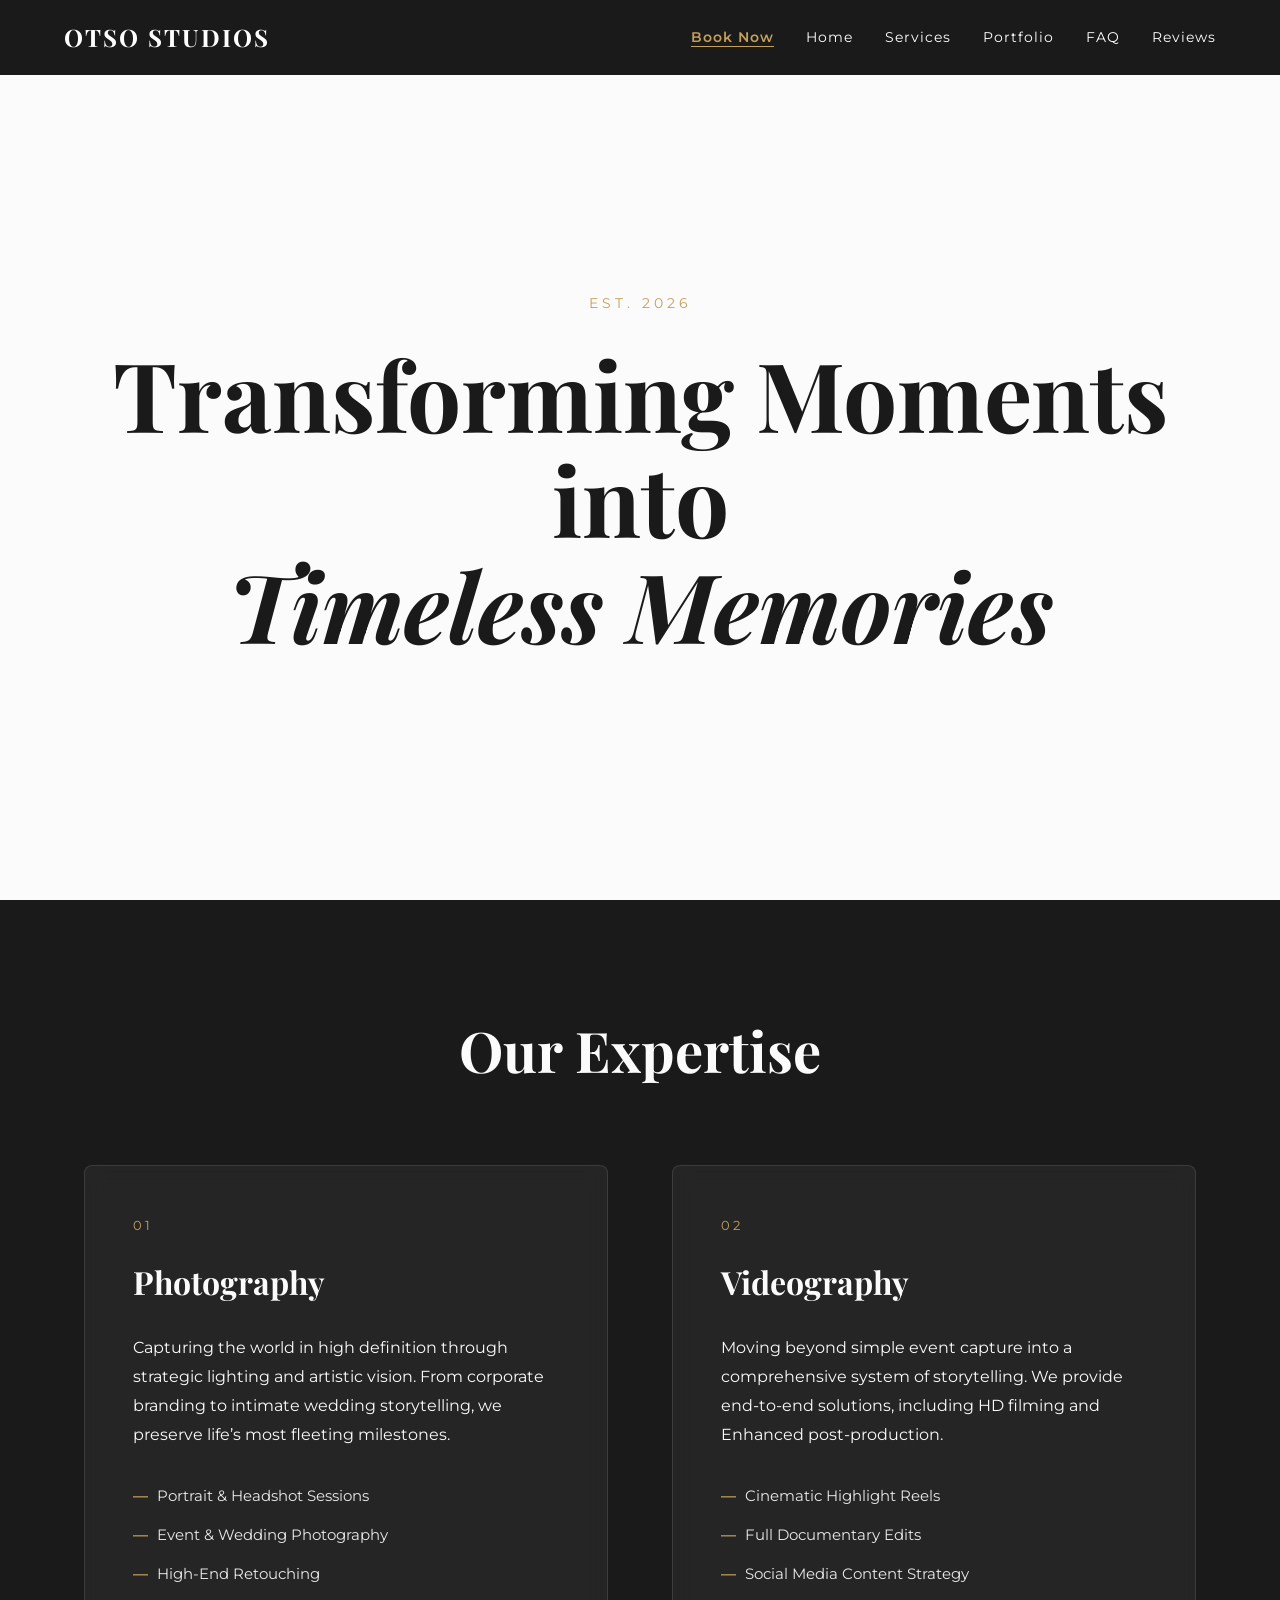
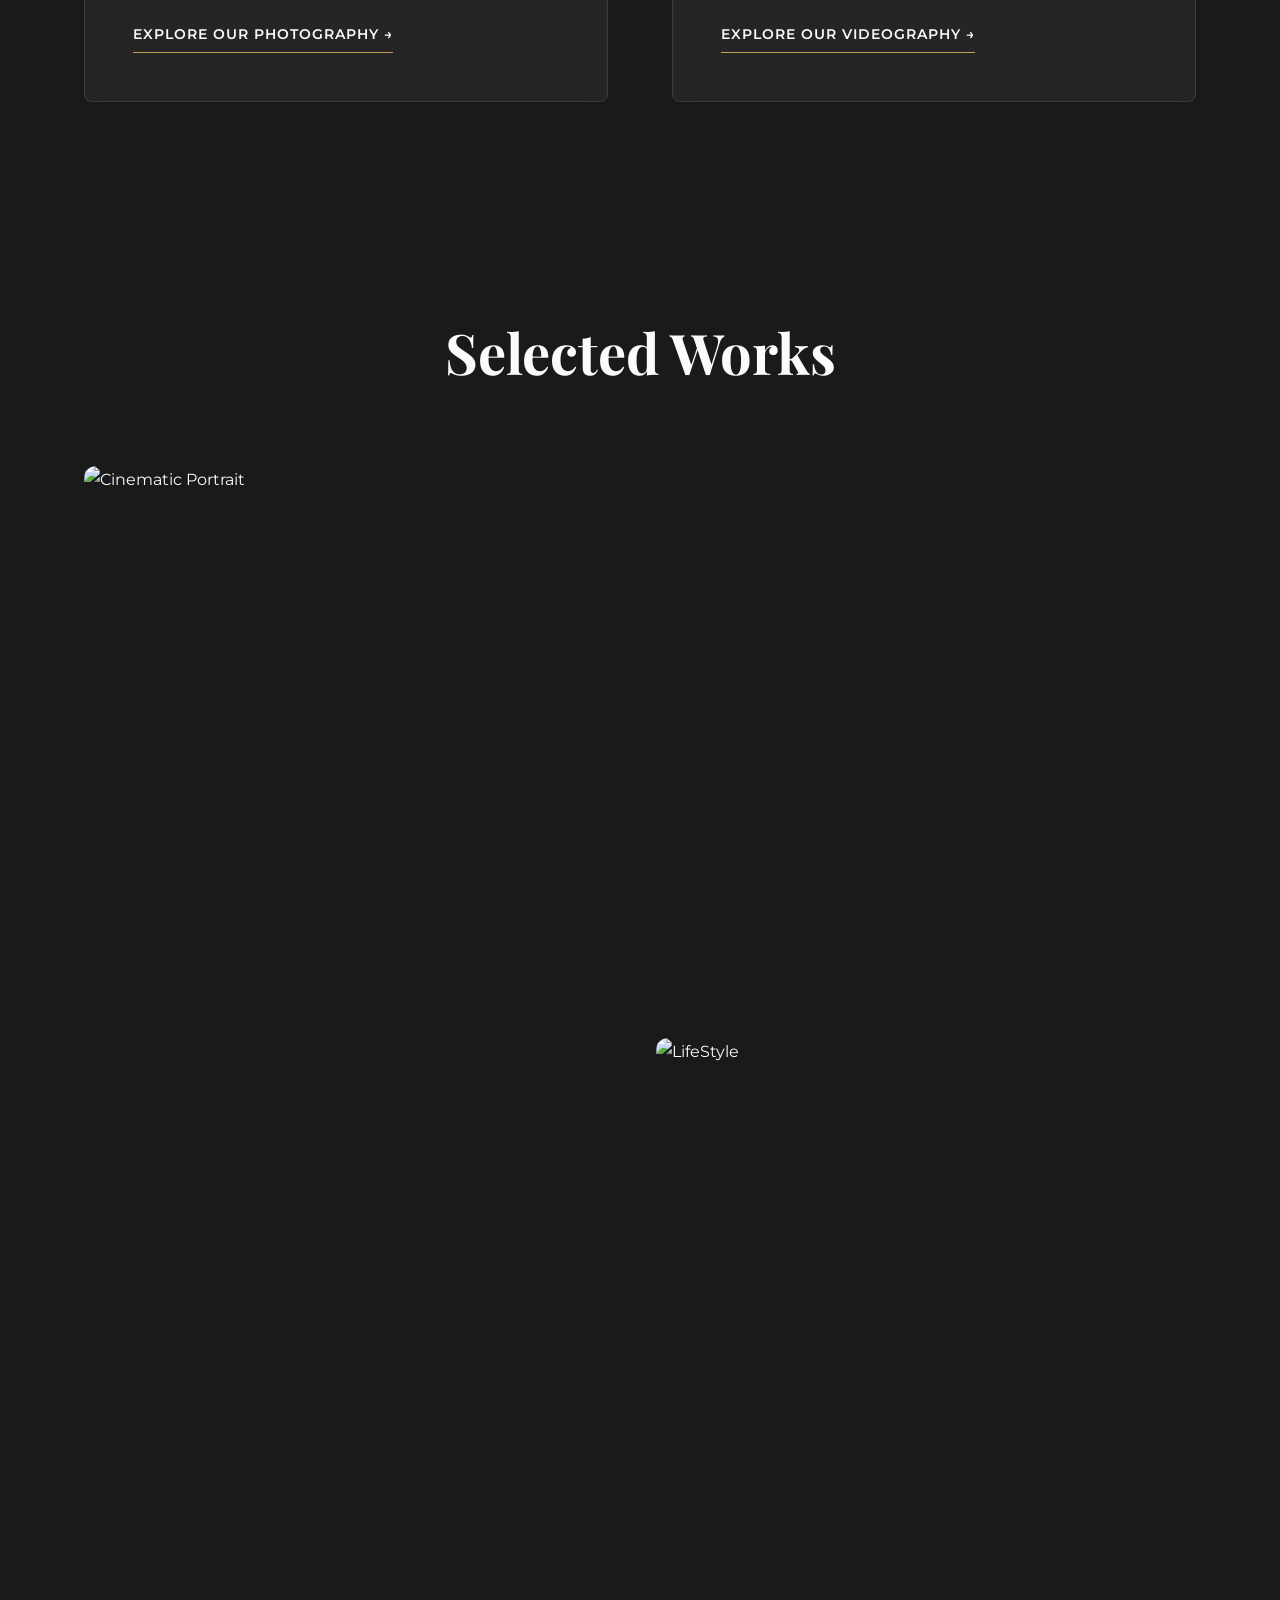
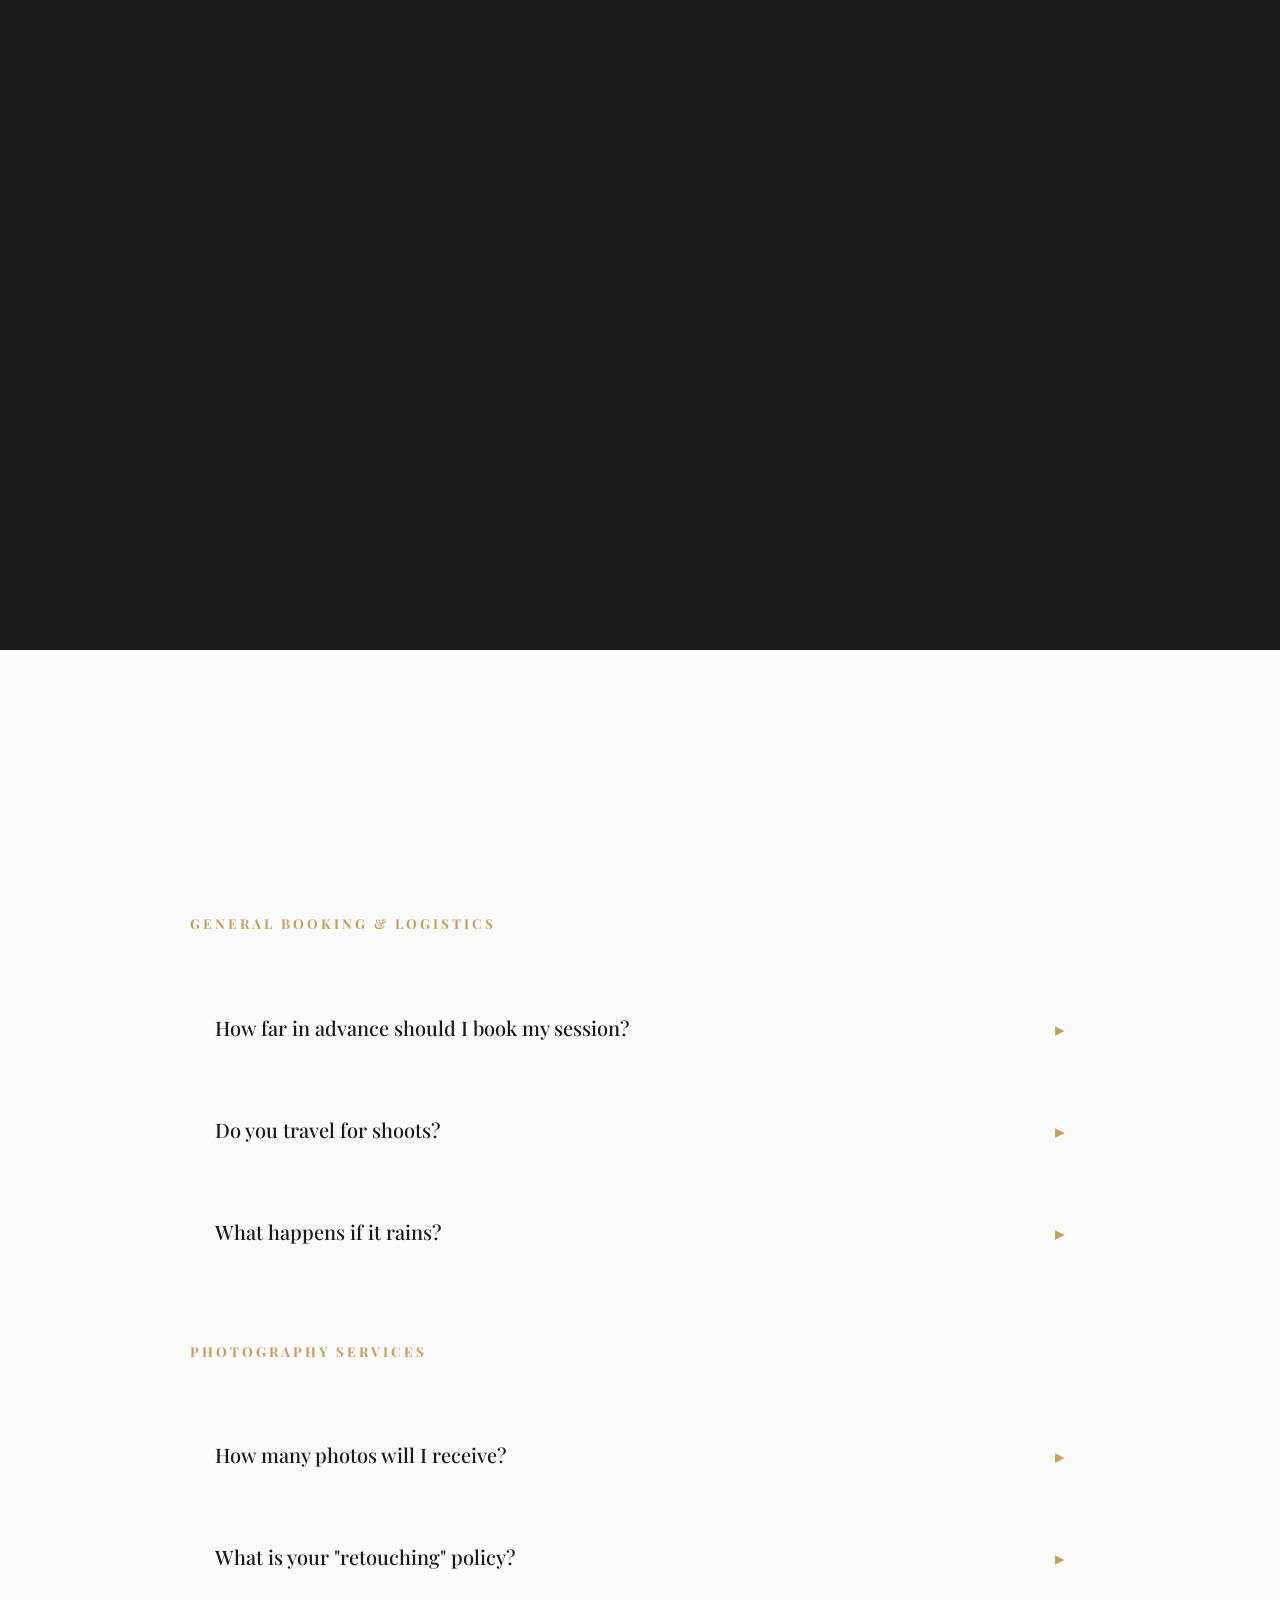
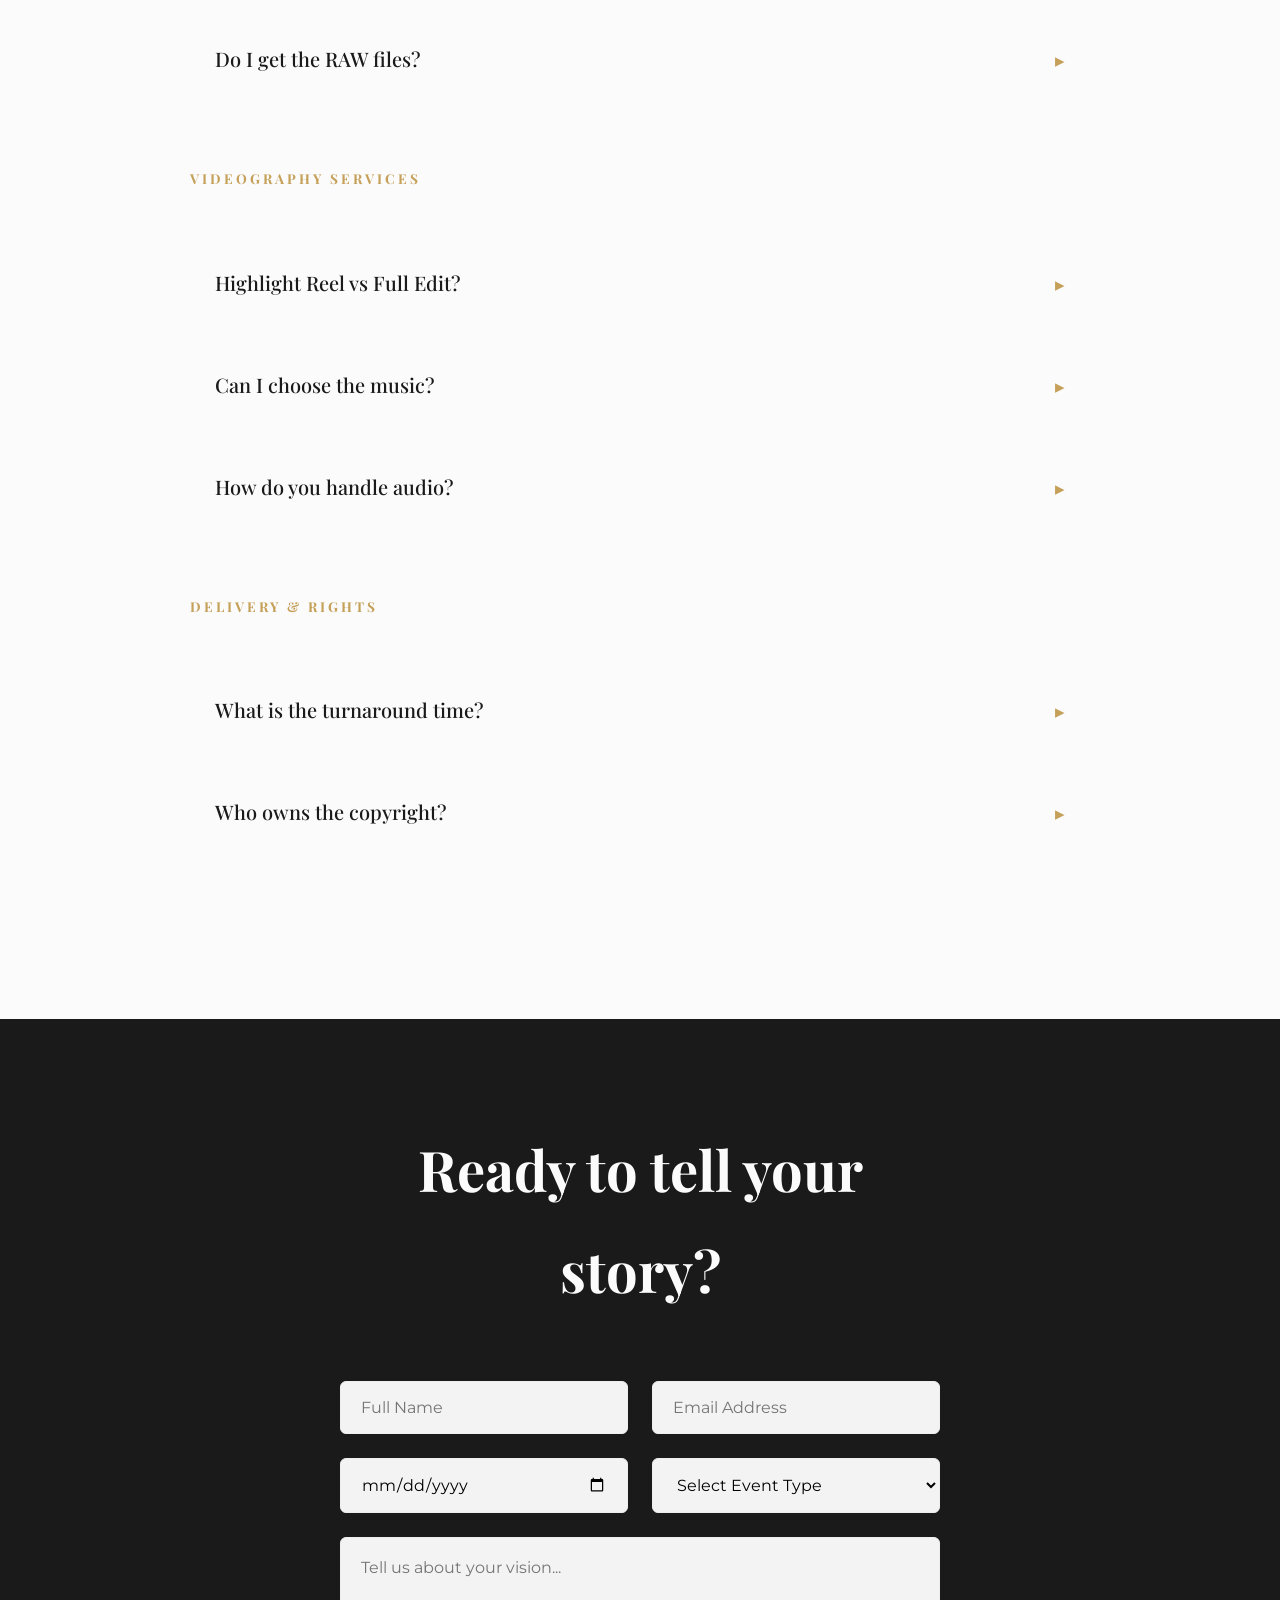
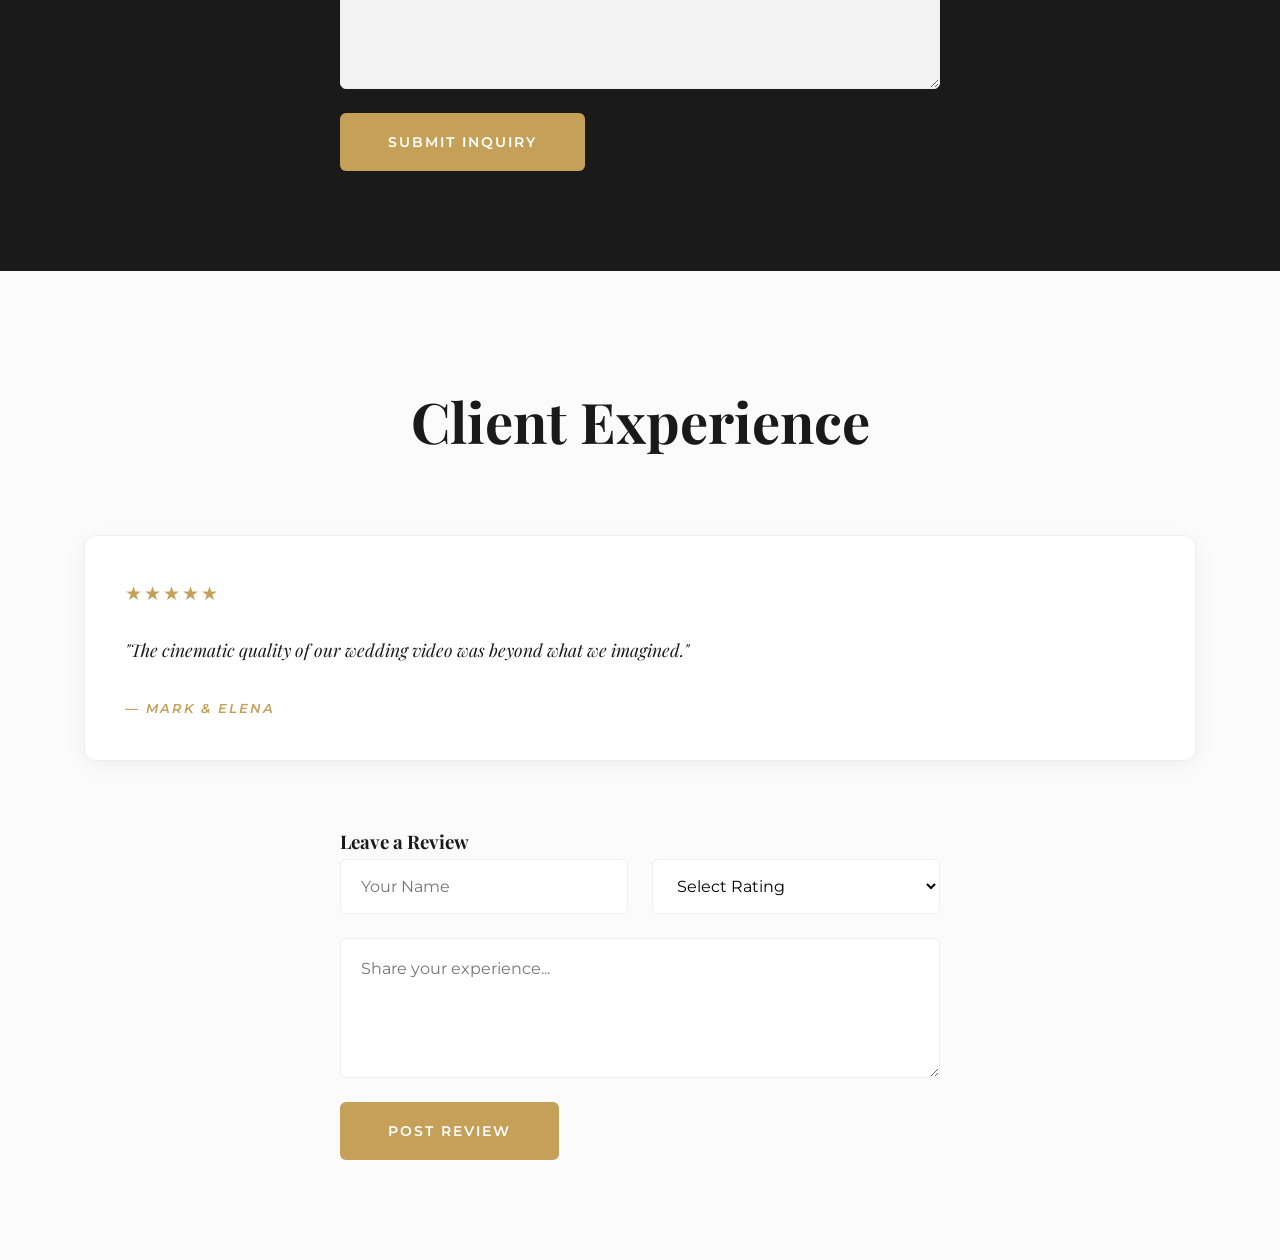
==== commit 099a3a90: "Update index.html" ====
--- a/index.html
+++ b/index.html
@@ -7,33 +7,28 @@
     <link href="https://fonts.googleapis.com/css2?family=Montserrat:wght@300;400;600&family=Playfair+Display:ital,wght@0,400;0,700;1,400&display=swap" rel="stylesheet">
     <link rel="stylesheet" href="style.css">
 </head>
-<body class="loading">
-    <!-- Loader -->
-    <div id="loader">
+<body class="loading"> <div id="loader">
         <div class="loader-content">
             <h1 class="loader-logo">OTSO STUDIOS</h1>
             <div class="loader-line"></div>
         </div>
     </div>
 
-    <!-- Header -->
     <header>
         <nav class="navbar">
             <div class="logo">OTSO STUDIOS</div>
             <ul class="nav-links">
+                <li><a href="#contact" class="nav-cta">Book Now</a></li>
                 <li><a href="#home">Home</a></li>
                 <li><a href="#services">Services</a></li>
                 <li><a href="#portfolio">Portfolio</a></li>
                 <li><a href="#faq">FAQ</a></li>
                 <li><a href="#testimony">Reviews</a></li>
-                <li><a href="#contact" class="nav-cta">Book Now</a></li>
             </ul>
         </nav>
     </header>
 
-    <!-- Main Content -->
     <main>
-        <!-- Hero Section -->
         <section id="home" class="hero">
             <div class="hero-content">
                 <span class="sub-heading">Est. 2026</span>
@@ -41,7 +36,6 @@
             </div>
         </section>
 
-        <!-- Services Section -->
         <section id="services" class="section bg-gallery">
             <div class="container">
                 <h2 class="section-title">Our Expertise</h2>
@@ -50,7 +44,7 @@
                         <div class="service-text">
                             <span class="service-number">01</span>
                             <h3>Photography</h3>
-                            <p>Capturing the world in high definition through strategic lighting and artistic vision. From corporate branding to intimate wedding storytelling, we preserve life's most fleeting milestones.</p>
+                            <p>Capturing the world in high definition through strategic lighting and artistic vision. From corporate branding to intimate wedding storytelling, we preserve life’s most fleeting milestones.</p>
                             <ul class="service-list">
                                 <li>Portrait & Headshot Sessions</li>
                                 <li>Event & Wedding Photography</li>
@@ -77,7 +71,6 @@
             </div>
         </section>
 
-        <!-- Portfolio Section -->
         <section id="portfolio" class="section bg-gallery">
             <div class="container">
                 <h2 class="section-title">Selected Works</h2>
@@ -141,10 +134,9 @@
             </div>
         </section>
 
-        <!-- FAQ Section -->
         <section id="faq" class="section">
             <div class="container">
-                <h2 class="section-title">Common Inquiries</h2>
+                <h2 class="section-title" style="color: var(--bg);">Common Inquiries</h2>
                 <div class="faq-container">
                     <div class="faq-group">
                         <h3 class="faq-category-title">General Booking & Logistics</h3>
@@ -209,33 +201,31 @@
             </div>
         </section>
 
-        <!-- Contact Section -->
         <section id="contact" class="section bg-gallery">
             <div class="container">
                 <div class="booking-wrapper">
                     <h2 class="section-title">Ready to tell your story?</h2>
                     <form id="bookingForm" class="inquiry-form">
                         <div class="form-group-row">
-                            <input type="text" id="name" name="name" placeholder="Full Name" required>
-                            <input type="email" id="email" name="email" placeholder="Email Address" required>
+                            <input type="text" id="name" placeholder="Full Name" required>
+                            <input type="email" id="email" placeholder="Email Address" required>
                         </div>
                         <div class="form-group-row">
-                            <input type="date" id="eventDate" name="eventDate" required>
-                            <select id="eventType" name="eventType" required>
+                            <input type="date" id="eventDate" required>
+                            <select id="eventType" required>
                                 <option value="">Select Event Type</option>
                                 <option value="wedding">Wedding</option>
                                 <option value="corporate">Corporate</option>
                                 <option value="portrait">Portrait</option>
                             </select>
                         </div>
-                        <textarea id="message" name="message" placeholder="Tell us about your vision..." rows="6"></textarea>
+                        <textarea id="message" placeholder="Tell us about your vision..." rows="6"></textarea>
                         <button type="submit" class="btn-primary">Submit Inquiry</button>
                     </form>
                 </div>
             </div>
         </section>
 
-        <!-- Reviews Section -->
         <section id="testimony" class="section">
             <div class="container">
                 <h2 class="section-title">Client Experience</h2>
@@ -250,18 +240,18 @@
                     <h3>Leave a Review</h3>
                     <form id="reviewForm" class="inquiry-form">
                         <div class="form-group-row">
-                            <input type="text" id="reviewerName" name="reviewerName" placeholder="Your Name" required>
-                            <select id="rating" name="rating" required>
+                            <input type="text" id="reviewerName" placeholder="Your Name" required>
+                            <select id="rating" required>
                                 <option value="">Select Rating</option>
                                 <option value="5">5 Stars - Exceptional</option>
                                 <option value="4">4 Stars - Great</option>
                                 <option value="3">3 Stars - Good</option>
                                 <option value="2">2 Stars - Bad</option>
                                 <option value="1">1 Stars - Very Bad</option>
-                                <option value="0">0 Stars - Disappointing</option>
+                                <option value="0">0 Stars - Dissapointing</option>
                             </select>
                         </div>
-                        <textarea id="reviewText" name="reviewText" placeholder="Share your experience..." rows="4" required></textarea>
+                        <textarea id="reviewText" placeholder="Share your experience..." rows="4" required></textarea>
                         <button type="submit" class="btn-primary">Post Review</button>
                     </form>
                 </div>
@@ -269,7 +259,6 @@
         </section>
     </main>
 
-    <!-- Firebase Initialization -->
     <script type="module">
         import { initializeApp } from "https://www.gstatic.com/firebasejs/10.7.1/firebase-app.js";
         import { getFirestore, collection, addDoc, onSnapshot, query, orderBy, serverTimestamp } from "https://www.gstatic.com/firebasejs/10.7.1/firebase-firestore.js";
@@ -288,8 +277,6 @@
         window.db = getFirestore(app);
         window.dbFunctions = { addDoc, collection, onSnapshot, query, orderBy, serverTimestamp };
     </script>
-    
-    <!-- Main JavaScript -->
     <script src="script.js"></script>
 </body>
 </html>
--- a/style.css
+++ b/style.css
@@ -1,9 +1,11 @@
 /* --- 1. CORE VARIABLES & RESET --- */
 :root {
-    --primary: #1A1A1A; /* Deep Charcoal */
-    --bg: #FBFBFB;      /* Gallery White */
-    --accent: #C5A059;  /* Muted Gold */
+    --primary: #1A1A1A;    /* Deep Charcoal */
+    --bg: #FBFBFB;         /* Gallery White */
+    --accent: #C5A059;     /* Muted Gold */
     --text: #333;
+    --border: #eee;
+    --shadow: 0 10px 30px rgba(0,0,0,0.1);
 }
 
 * { 
@@ -21,10 +23,8 @@
     padding-top: 80px; 
 }
 
-/* --- NEW PRELOADER STYLES --- */
-body.loading {
-    overflow: hidden;
-}
+/* --- 2. PRELOADER --- */
+body.loading { overflow: hidden; }
 
 #loader {
     position: fixed;
@@ -37,14 +37,10 @@
     justify-content: center;
     align-items: center;
     z-index: 9999;
-    /* Smooth slide up transition */
     transition: transform 0.8s cubic-bezier(0.77, 0, 0.175, 1);
 }
 
-.loader-content {
-    text-align: center;
-    color: var(--bg);
-}
+.loader-content { text-align: center; color: var(--bg); }
 
 .loader-logo {
     font-family: 'Playfair Display', serif;
@@ -64,10 +60,7 @@
     animation: growLine 0.8s forwards;
 }
 
-/* This class is added by JS to hide the loader */
-#loader.loaded {
-    transform: translateY(-100%);
-}
+#loader.loaded { transform: translateY(-100%); }
 
 @keyframes revealText { 
     to { opacity: 1; transform: translateY(0); } 
@@ -77,46 +70,52 @@
     to { width: 80px; } 
 }
 
-/* --- 2. TYPOGRAPHY & LAYOUT --- */
+/* --- 3. TYPOGRAPHY & LAYOUT --- */
 h1, h2, h3, .logo { 
     font-family: 'Playfair Display', serif; 
     font-weight: 700; 
 }
 
-section, .section {
-    padding: 100px 5% !important;
-    clear: both;
+.section {
+    padding: 100px 5%;
 }
 
 .container {
-    max-width: 1100px;
+    max-width: 1200px;
     margin: 0 auto;
     padding: 0 20px;
 }
 
 .section-title {
     text-align: center;
-    margin-bottom: 50px;
-}
-
-/* --- 3. NAVIGATION --- */
+    margin-bottom: 60px;
+    font-size: clamp(2rem, 5vw, 3.5rem);
+}
+
+/* --- 4. NAVIGATION --- */
 .navbar {
     display: flex;
     justify-content: space-between;
     align-items: center;
     padding: 1rem 5%;
-    background: #1a1a1a;
-    color: #fff;
+    background: var(--primary);
+    color: white;
     position: fixed;
     width: 100%;
     top: 0;
     z-index: 1000;
+    backdrop-filter: blur(10px);
+}
+
+.logo {
+    font-size: 1.5rem;
+    letter-spacing: 2px;
 }
 
 .nav-links { 
     display: flex; 
     list-style: none; 
-    gap: 30px; 
+    gap: 2rem; 
     align-items: center; 
 }
 
@@ -124,19 +123,21 @@
     text-decoration: none; 
     color: white; 
     font-size: 0.9rem; 
-    letter-spacing: 1px; 
-}
+    letter-spacing: 1px;
+    transition: color 0.3s ease;
+}
+
+.nav-links a:hover { color: var(--accent); }
 
 .nav-cta { 
     color: var(--accent) !important; 
     font-weight: 600; 
     border-bottom: 1px solid var(--accent);
-    white-space: nowrap; 
-}
-
-/* --- 4. HERO SECTION --- */
+}
+
+/* --- 5. HERO SECTION --- */
 .hero {
-    height: calc(100vh - 80px);
+    min-height: calc(100vh - 80px);
     display: flex;
     align-items: center;
     justify-content: center;
@@ -145,7 +146,7 @@
 }
 
 .hero h1 { 
-    font-size: clamp(2.5rem, 6vw, 5rem); 
+    font-size: clamp(3rem, 8vw, 6rem); 
     line-height: 1.1; 
     margin-bottom: 2rem; 
 }
@@ -153,50 +154,64 @@
 .sub-heading { 
     text-transform: uppercase; 
     letter-spacing: 4px; 
-    font-size: 0.8rem; 
+    font-size: 0.9rem; 
     display: block; 
-    margin-bottom: 1rem; 
-    color: var(--accent);
-}
-
-/* --- 5. SERVICES --- */
+    margin-bottom: 1.5rem; 
+    color: var(--accent);
+}
+
+/* --- 6. SERVICES SECTION --- */
+.bg-gallery { background: var(--primary); color: var(--bg); }
+
 .services-editorial-grid {
     display: grid;
-    grid-template-columns: 1fr 1fr;
-    gap: 60px;
+    grid-template-columns: repeat(auto-fit, minmax(450px, 1fr));
+    gap: 4rem;
+    margin-top: 4rem;
 }
 
 .service-focus {
-    padding: 40px;
-    background: #fff;
-    border: 1px solid #f0f0f0;
-    transition: all 0.4s ease;
+    padding: 3rem;
+    background: rgba(255,255,255,0.05);
+    backdrop-filter: blur(10px);
+    border: 1px solid rgba(255,255,255,0.1);
+    transition: all 0.4s cubic-bezier(0.4, 0, 0.2, 1);
+    border-radius: 8px;
 }
 
 .service-focus:hover {
     border-color: var(--accent);
-    transform: translateY(-10px);
+    transform: translateY(-12px);
+    box-shadow: var(--shadow);
 }
 
 .service-number {
     font-size: 0.8rem;
     color: var(--accent);
-    letter-spacing: 2px;
+    letter-spacing: 3px;
     display: block;
-    margin-bottom: 10px;
+    margin-bottom: 1rem;
+    text-transform: uppercase;
+}
+
+.service-focus h3 { 
+    font-size: 2rem; 
+    margin-bottom: 1.5rem;
+    color: var(--bg);
 }
 
 .service-list {
     list-style: none;
-    margin: 25px 0;
+    margin: 2rem 0;
     padding-left: 0;
 }
 
 .service-list li {
-    font-size: 0.9rem;
-    margin-bottom: 10px;
-    padding-left: 20px;
+    font-size: 0.95rem;
+    margin-bottom: 0.75rem;
+    padding-left: 1.5rem;
     position: relative;
+    color: rgba(255,255,255,0.9);
 }
 
 .service-list li::before {
@@ -204,346 +219,365 @@
     position: absolute;
     left: 0;
     color: var(--accent);
+    font-weight: 600;
 }
 
 .service-link {
+    display: inline-block;
     text-decoration: none;
-    color: var(--primary);
+    color: var(--bg);
     font-weight: 600;
-    font-size: 0.85rem;
+    font-size: 0.9rem;
     text-transform: uppercase;
+    letter-spacing: 1px;
     border-bottom: 1px solid var(--accent);
-    padding-bottom: 5px;
-}
-
-/* --- 6. PORTFOLIO GRID --- */
+    padding-bottom: 0.25rem;
+    transition: color 0.3s ease;
+}
+
+.service-link:hover { color: var(--accent); }
+
+/* --- 7. PORTFOLIO GRID --- */
 .work-grid {
     display: grid;
-    grid-template-columns: repeat(2, 1fr);
-    gap: 40px;
-    margin-top: 50px;
+    grid-template-columns: repeat(auto-fit, minmax(350px, 1fr));
+    gap: 2rem;
+    margin-top: 4rem;
 }
 
 .work-item {
     position: relative;
     overflow: hidden;
-    background: transparent !important; 
-    height: auto !important;           
-}
-
-.work-item.tall { grid-row: span 2; }
+    border-radius: 12px;
+    aspect-ratio: 1;
+}
+
+.work-item.tall { 
+    grid-row: span 2; 
+    aspect-ratio: 1 / 2;
+}
 
 .work-image-wrapper { 
     position: relative; 
     width: 100%; 
-    height: auto !important; 
+    height: 100%;
 }
 
 .work-item img, .work-item video {
     width: 100%;
-    height: auto !important; 
+    height: 100%;
     object-fit: cover;
     display: block;
-    transition: transform 1.2s cubic-bezier(0.19, 1, 0.22, 1);
+    transition: transform 0.8s cubic-bezier(0.25, 0.46, 0.45, 0.94);
 }
 
 .work-overlay {
     position: absolute;
     bottom: 0;
     left: 0;
-    width: 100%;
-    padding: 40px;
-    background: linear-gradient(to top, rgba(0,0,0,0.7), transparent);
+    right: 0;
+    padding: 2.5rem 2rem 2rem;
+    background: linear-gradient(transparent 0%, rgba(0,0,0,0.85) 100%);
     color: white;
     opacity: 0;
-    transform: translateY(20px);
-    transition: all 0.5s ease;
+    transform: translateY(2rem);
+    transition: all 0.5s cubic-bezier(0.4, 0, 0.2, 1);
 }
 
 .work-overlay span {
-    font-family: 'Montserrat', sans-serif;
-    font-size: 0.7rem;
+    font-size: 0.75rem;
     text-transform: uppercase;
     letter-spacing: 2px;
     color: var(--accent);
-}
-
-.work-overlay h3 { font-size: 1.8rem; margin-top: 10px; }
-
-.work-item:hover img, .work-item:hover video { transform: scale(1.05); }
-.work-item:hover .work-overlay { opacity: 1; transform: translateY(0); }
-
-/* --- 7. FAQ SECTION --- */
-#faq {
-    background-color: var(--primary) !important;
-    color: var(--bg) !important;
-    padding: 120px 5% !important;
+    display: block;
+    margin-bottom: 0.5rem;
+}
+
+.work-overlay h3 { 
+    font-size: 1.75rem; 
+    margin: 0;
+}
+
+.work-item:hover img, 
+.work-item:hover video { 
+    transform: scale(1.05); 
+}
+
+.work-item:hover .work-overlay { 
+    opacity: 1; 
+    transform: translateY(0); 
+}
+
+/* --- 8. FAQ SECTION (FIXED) --- */
+.faq-container {
+    max-width: 900px;
+    margin: 0 auto;
+}
+
+.faq-group {
+    margin-bottom: 4rem;
 }
 
 .faq-category-title {
     color: var(--accent);
+    font-size: 0.85rem;
+    text-transform: uppercase;
+    letter-spacing: 3px;
+    margin-bottom: 2rem;
+    padding-bottom: 1rem;
+    border-bottom: 1px solid rgba(255,255,255,0.2);
+}
+
+/* FIXED: Make details content visible */
+details { 
+    margin-bottom: 1rem;
+    border: 1px solid rgba(255,255,255,0.1);
+    border-radius: 8px;
+    overflow: hidden;
+    transition: all 0.3s ease;
+}
+
+summary {
+    font-family: 'Playfair Display', serif;
+    font-size: 1.25rem;
+    cursor: pointer;
+    list-style: none;
+    padding: 1.5rem 3rem 1.5rem 1.5rem;
+    position: relative;
+    background: rgba(255,255,255,0.05);
+    transition: all 0.3s ease;
+    font-weight: 500;
+}
+
+summary:hover { 
+    background: rgba(255,255,255,0.1);
+    color: var(--accent);
+}
+
+/* FIXED: Better expand/collapse icons */
+summary::after { 
+    content: '▸'; 
+    position: absolute; 
+    right: 1.5rem; 
+    top: 50%;
+    transform: translateY(-50%);
+    color: var(--accent);
+    font-size: 1.2rem;
+    transition: transform 0.3s ease;
+}
+
+details[open] summary::after { 
+    transform: translateY(-50%) rotate(90deg);
+}
+
+/* FIXED: Make the answer content clearly visible */
+details[open] summary {
+    background: rgba(255,255,255,0.1);
+    border-bottom: 1px solid rgba(255,255,255,0.2);
+}
+
+details p { 
+    color: rgba(255,255,255,0.9) !important; 
+    font-size: 1.05rem; 
+    padding: 2rem 1.5rem;
+    margin: 0;
+    background: rgba(0,0,0,0.1);
+    line-height: 1.7;
+}
+
+/* Smooth expand animation */
+details[open] {
+    transform: scale(1.02);
+    box-shadow: 0 8px 25px rgba(0,0,0,0.15);
+}
+
+/* --- 9. CONTACT & FORMS --- */
+.booking-wrapper,
+.review-submission {
+    max-width: 600px;
+    margin: 0 auto;
+}
+
+.inquiry-form {
+    display: flex;
+    flex-direction: column;
+    gap: 1.5rem;
+}
+
+.form-group-row { 
+    display: grid; 
+    grid-template-columns: 1fr 1fr; 
+    gap: 1.5rem; 
+}
+
+input, 
+select, 
+textarea {
+    width: 100%;
+    padding: 1rem 1.25rem;
+    border: 1px solid var(--border);
+    background: rgba(255,255,255,0.95);
+    font-family: inherit;
+    font-size: 1rem;
+    border-radius: 6px;
+    transition: all 0.3s ease;
+}
+
+input:focus,
+select:focus,
+textarea:focus {
+    outline: none;
+    border-color: var(--accent);
+    box-shadow: 0 0 0 3px rgba(197, 160, 89, 0.1);
+}
+
+textarea {
+    min-height: 140px;
+    resize: vertical;
+    padding-top: 1.25rem;
+}
+
+.btn-primary {
+    background: var(--accent);
+    color: white;
+    padding: 1.25rem 3rem;
+    border: none;
+    text-transform: uppercase;
+    letter-spacing: 2px;
     font-family: 'Montserrat', sans-serif;
     font-size: 0.9rem;
-    text-transform: uppercase;
-    letter-spacing: 3px;
-    margin-bottom: 25px;
-    padding-bottom: 10px;
-    border-bottom: 1px solid #333;
-    text-align: left;
-}
-
-summary {
-    font-family: 'Playfair Display', serif;
-    font-size: 1.3rem;
+    font-weight: 600;
     cursor: pointer;
-    list-style: none;
-    position: relative;
-    padding-right: 30px;
-}
-
-summary::after { content: '+'; position: absolute; right: 0; color: var(--accent); }
-details[open] summary::after { content: '−'; }
-
-details { border-bottom: 1px solid #333; padding: 20px 0; transition: all 0.3s ease; }
-details:hover { padding-left: 10px; }
-details p { color: #bcbcbc; font-size: 0.95rem; padding-top: 20px; }
-details strong { color: var(--bg); }
-
-/* --- 8. REVIEWS & DYNAMIC GRID --- */
-
-/* The actual container where JS injects the cards */
-#reviewsDisplay {
+    border-radius: 6px;
+    transition: all 0.3s cubic-bezier(0.4, 0, 0.2, 1);
+    align-self: flex-start;
+}
+
+.btn-primary:hover {
+    background: #a88c4a;
+    transform: translateY(-2px);
+    box-shadow: var(--shadow);
+}
+
+/* --- 10. REVIEWS SECTION --- */
+.reviews-grid {
     display: grid;
-    grid-template-columns: repeat(auto-fit, minmax(320px, 1fr));
-    gap: 30px;
-    margin-top: 40px;
-    align-items: start;
-}
-
-/* Individual Review Card Styling */
+    grid-template-columns: repeat(auto-fit, minmax(350px, 1fr));
+    gap: 2rem;
+    margin: 4rem 0;
+}
+
 .review-card { 
-    padding: 40px; 
-    border: 1px solid #eee; 
-    background: #fff;
-    transition: transform 0.3s ease, border-color 0.3s ease;
-    animation: fadeInUp 0.8s cubic-bezier(0.2, 0.6, 0.2, 1) forwards;
+    padding: 2.5rem;
+    border: 1px solid var(--border); 
+    background: white;
+    border-radius: 12px;
+    transition: all 0.4s cubic-bezier(0.4, 0, 0.2, 1);
+    box-shadow: 0 5px 20px rgba(0,0,0,0.05);
 }
 
 .review-card:hover {
     border-color: var(--accent);
-    transform: translateY(-5px);
+    transform: translateY(-8px);
+    box-shadow: var(--shadow);
 }
 
 .stars { 
     color: var(--accent); 
-    margin-bottom: 20px; 
-    font-size: 0.9rem;
-    letter-spacing: 2px;
+    font-size: 1.2rem;
+    margin-bottom: 1.5rem;
+    letter-spacing: 0.1em;
 }
 
 .review-card p {
     font-family: 'Playfair Display', serif;
     font-style: italic;
     font-size: 1.1rem;
-    line-height: 1.6;
-    margin-bottom: 25px;
+    line-height: 1.7;
+    margin-bottom: 2rem;
     color: var(--primary);
 }
 
 .review-card cite {
     display: block;
     text-transform: uppercase;
-    letter-spacing: 3px;
+    letter-spacing: 2px;
     font-weight: 600;
-    font-size: 0.75rem;
-    color: var(--accent);
-    font-style: normal;
-}
-
-/* --- 9. ANIMATIONS --- */
+    font-size: 0.8rem;
+    color: var(--accent);
+}
+
+/* --- 11. RESPONSIVE DESIGN --- */
+@media (max-width: 1024px) {
+    .services-editorial-grid {
+        grid-template-columns: 1fr;
+        gap: 3rem;
+    }
+}
+
+@media (max-width: 768px) {
+    .section { padding: 80px 5%; }
+    
+    .navbar {
+        padding: 1rem 5%;
+        flex-wrap: wrap;
+    }
+    
+    .nav-links {
+        gap: 1rem;
+    }
+    
+    .form-group-row { 
+        grid-template-columns: 1fr; 
+        gap: 1rem; 
+    }
+    
+    .work-grid {
+        grid-template-columns: repeat(auto-fit, minmax(300px, 1fr));
+        gap: 1.5rem;
+    }
+}
+
+@media (max-width: 480px) {
+    .navbar {
+        flex-direction: column;
+        gap: 1rem;
+        padding: 1rem 5%;
+        text-align: center;
+    }
+    
+    .logo {
+        font-size: 1.3rem;
+    }
+    
+    .nav-links {
+        flex-wrap: wrap;
+        gap: 0.75rem;
+        justify-content: center;
+    }
+    
+    .work-grid {
+        grid-template-columns: 1fr;
+    }
+    
+    .work-item.tall { aspect-ratio: 1; }
+    
+    .review-card,
+    .service-focus {
+        padding: 2rem;
+    }
+}
+
+/* --- 12. UTILITY CLASSES --- */
+.fade-in-up {
+    opacity: 0;
+    transform: translateY(30px);
+    animation: fadeInUp 0.8s cubic-bezier(0.4, 0, 0.2, 1) forwards;
+}
 
 @keyframes fadeInUp {
-    from {
-        opacity: 0;
-        transform: translateY(30px);
-    }
     to {
         opacity: 1;
         transform: translateY(0);
     }
-
-input, select, textarea {
-    width: 100%;
-    padding: 15px;
-    border: 1px solid #ddd;
-    background-color: #fff;
-    font-family: 'Montserrat', sans-serif;
-}
-
-.form-group-row { display: flex; gap: 20px; margin-bottom: 20px; }
-
-.btn-primary {
-    background: var(--accent);
-    color: white;
-    padding: 15px 40px;
-    border: none;
-    text-transform: uppercase;
-    letter-spacing: 2px;
-    cursor: pointer;
-}
-
-/* --- 10. RESPONSIVE DESIGN --- */
-
-/* Tablet Optimization */
-@media (max-width: 900px) {
-    .services-editorial-grid, .form-group-row {
-        grid-template-columns: 1fr;
-        flex-direction: column;
-    }
-    section { padding: 60px 5% !important; }
-}
-
-/* Animation for new reviews */
-@keyframes fadeInUp {
-    from {
-        opacity: 0;
-        transform: translateY(20px);
-    }
-    to {
-        opacity: 1;
-        transform: translateY(0);
-    }
-}
-
-.review-card {
-    padding: 30px; 
-    border: 1px solid #eee; 
-    background: #fff;
-    animation: fadeInUp 0.6s ease-out forwards; /* Add this line */
-}
-
-/* Portrait Mobile Optimization */
-@media screen and (max-width: 600px) {
-    .navbar {
-        flex-direction: column !important;
-        height: auto !important;
-        padding: 15px 0 !important;
-        text-align: center;
-    }
-
-    .logo {
-        margin-bottom: 10px;
-    }
-
-    .nav-links {
-        display: flex !important;
-        flex-wrap: wrap !important; 
-        justify-content: center !important;
-        gap: 12px !important;
-        padding: 0 10px !important;
-        width: 100%;
-    }
-
-    .nav-links a {
-        font-size: 12px !important;
-        padding: 5px !important;
-        display: inline-block !important; 
-        visibility: visible !important;
-        opacity: 1 !important;
-    }
-
-    .work-grid {
-        grid-template-columns: 1fr !important;
-        gap: 20px;
-    }
-    
-    .work-item.tall { grid-row: span 1; }
-}
-
-/* FORCE MEDIA TO FIT MOBILE SCREENS */
-video, img, .video-container, .photo-container {
-    max-width: 100% !important;
-    height: auto !important;
-    display: block;
-    margin: 0 auto; 
-}
-
-/* Fix for specific sections */
-#film-reel, #selected-photography {
-    width: 100% !important;
-    padding: 20px !important;
-    overflow-x: hidden !important;
-}
-
-.work-item, 
-.work-image-wrapper, 
-#film-reel video, 
-#selected-photography img {
-    height: auto !important;
-    min-height: 0 !important;
-    max-height: none !important;
-    aspect-ratio: auto !important;
-}
-
-.work-grid {
-    grid-auto-rows: min-content !important;
-}
-
-/* --- FIXED LAYOUT REPAIR --- */
-
-/* Ensures the contact section uses the editorial grid */
-#contact .container {
-    display: grid;
-    grid-template-columns: 1fr 1fr;
-    gap: 50px;
-    align-items: center;
-}
-
-/* Fixes the Forms (Inquiry & Reviews) */
-#bookingForm, #reviewForm {
-    display: flex;
-    flex-direction: column;
-    gap: 15px;
-    max-width: 500px; /* Keeps forms from stretching too wide */
-}
-
-/* Fixes input sizing that got squashed */
-.form-group-row {
-    display: grid;
-    grid-template-columns: 1fr 1fr;
-    gap: 15px;
-}
-
-input, select, textarea {
-    width: 100% !important;
-    padding: 12px !important;
-    border: 1px solid #ddd !important;
-    font-family: 'Montserrat', sans-serif;
-    background: #fff;
-}
-
-textarea {
-    min-height: 120px;
-    resize: vertical;
-}
-
-/* Button Styling */
-.btn-primary, button[type="submit"] {
-    background: var(--accent) !important;
-    color: white !important;
-    padding: 15px 30px !important;
-    border: none !important;
-    text-transform: uppercase;
-    letter-spacing: 2px;
-    cursor: pointer;
-    transition: opacity 0.3s;
-    width: fit-content;
-}
-
-/* Ensure the Review Display is below the form */
-#reviewsDisplay {
-    margin-top: 50px;
-    display: grid;
-    grid-template-columns: repeat(auto-fit, minmax(300px, 1fr));
-    gap: 30px;
-}
+}
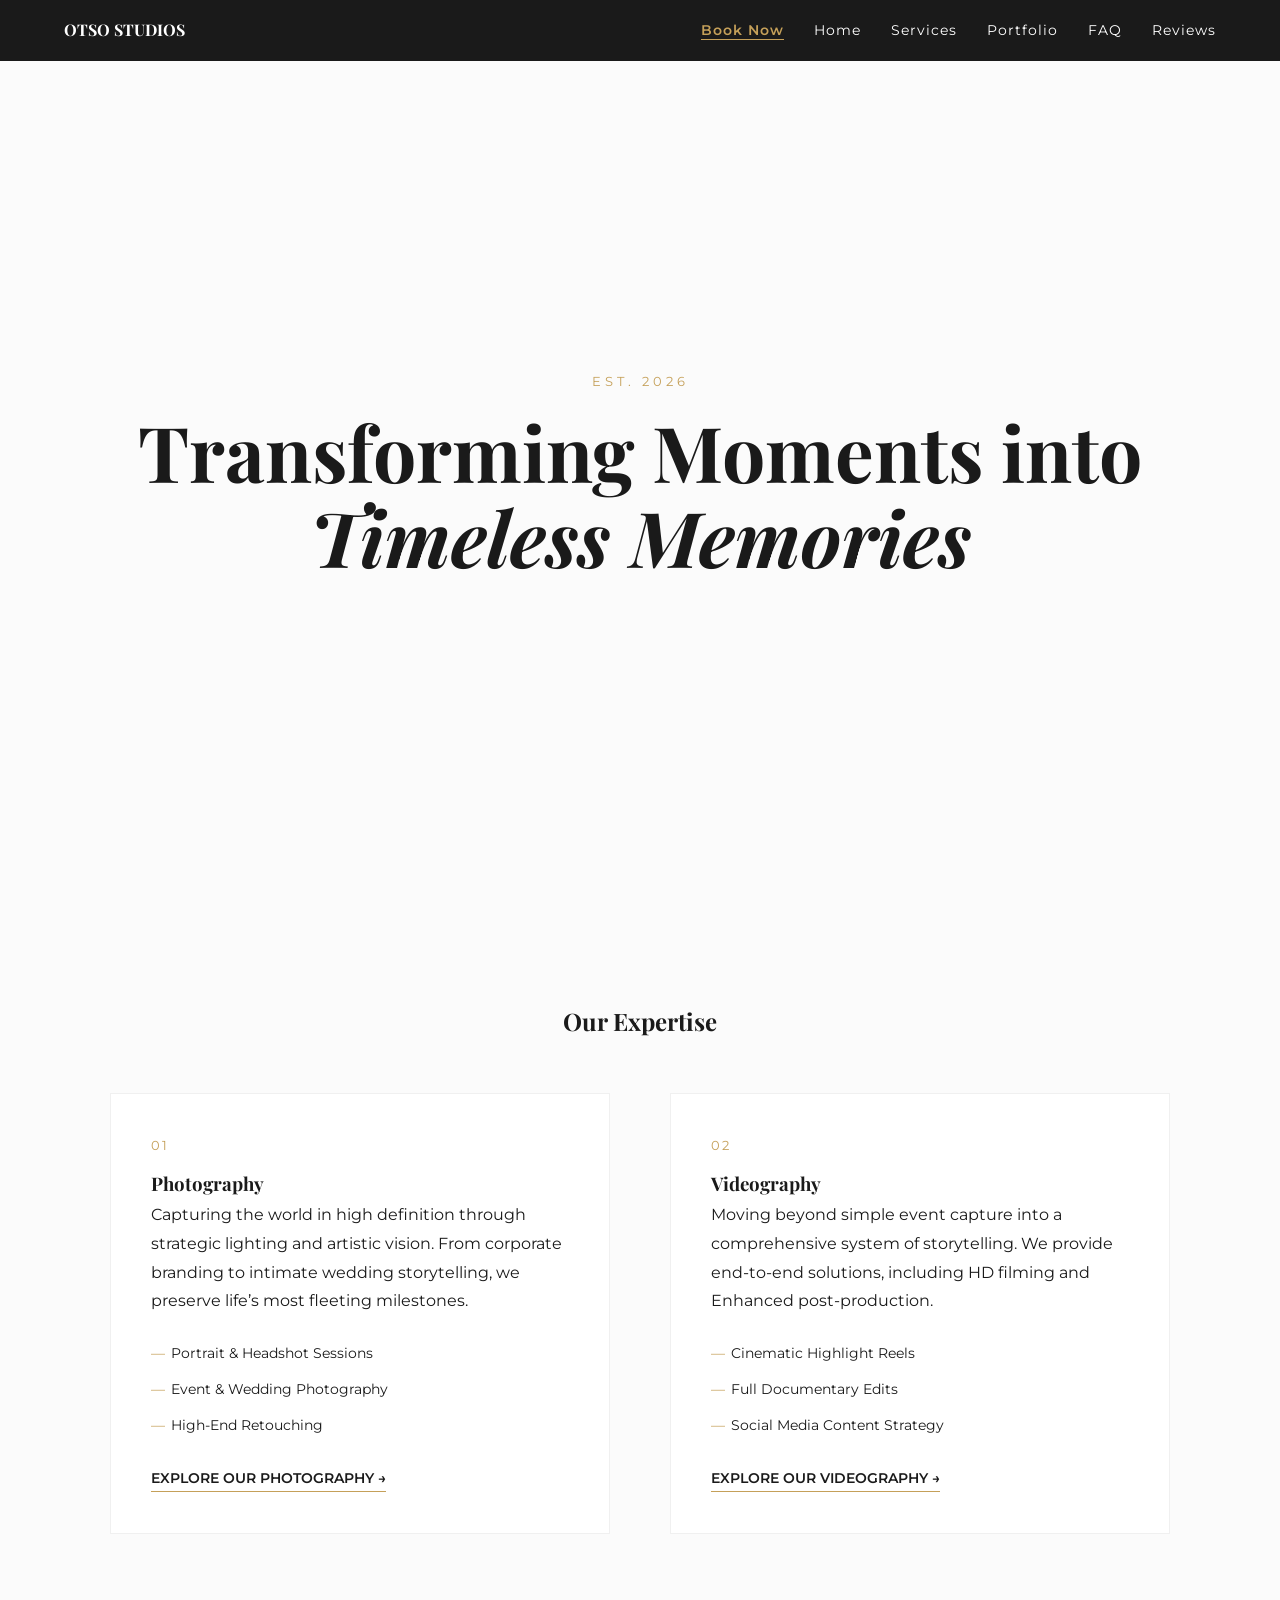
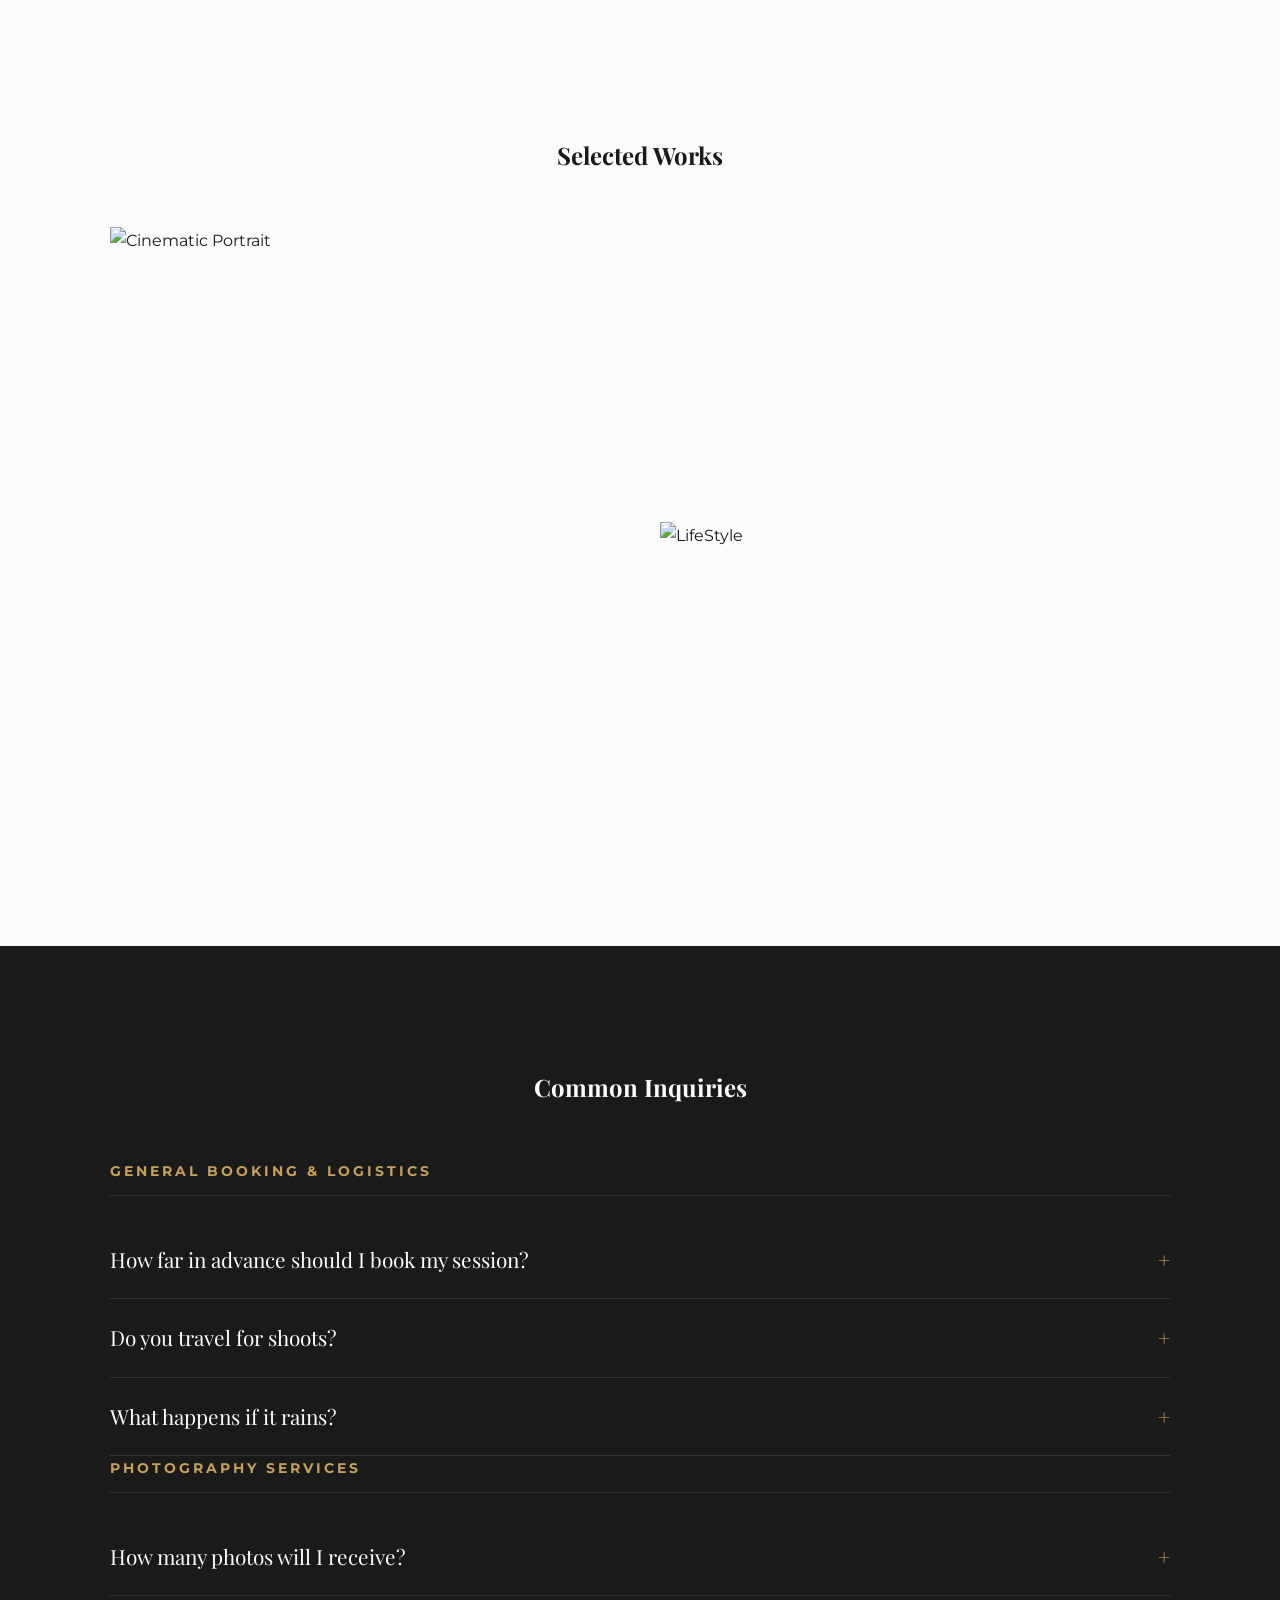
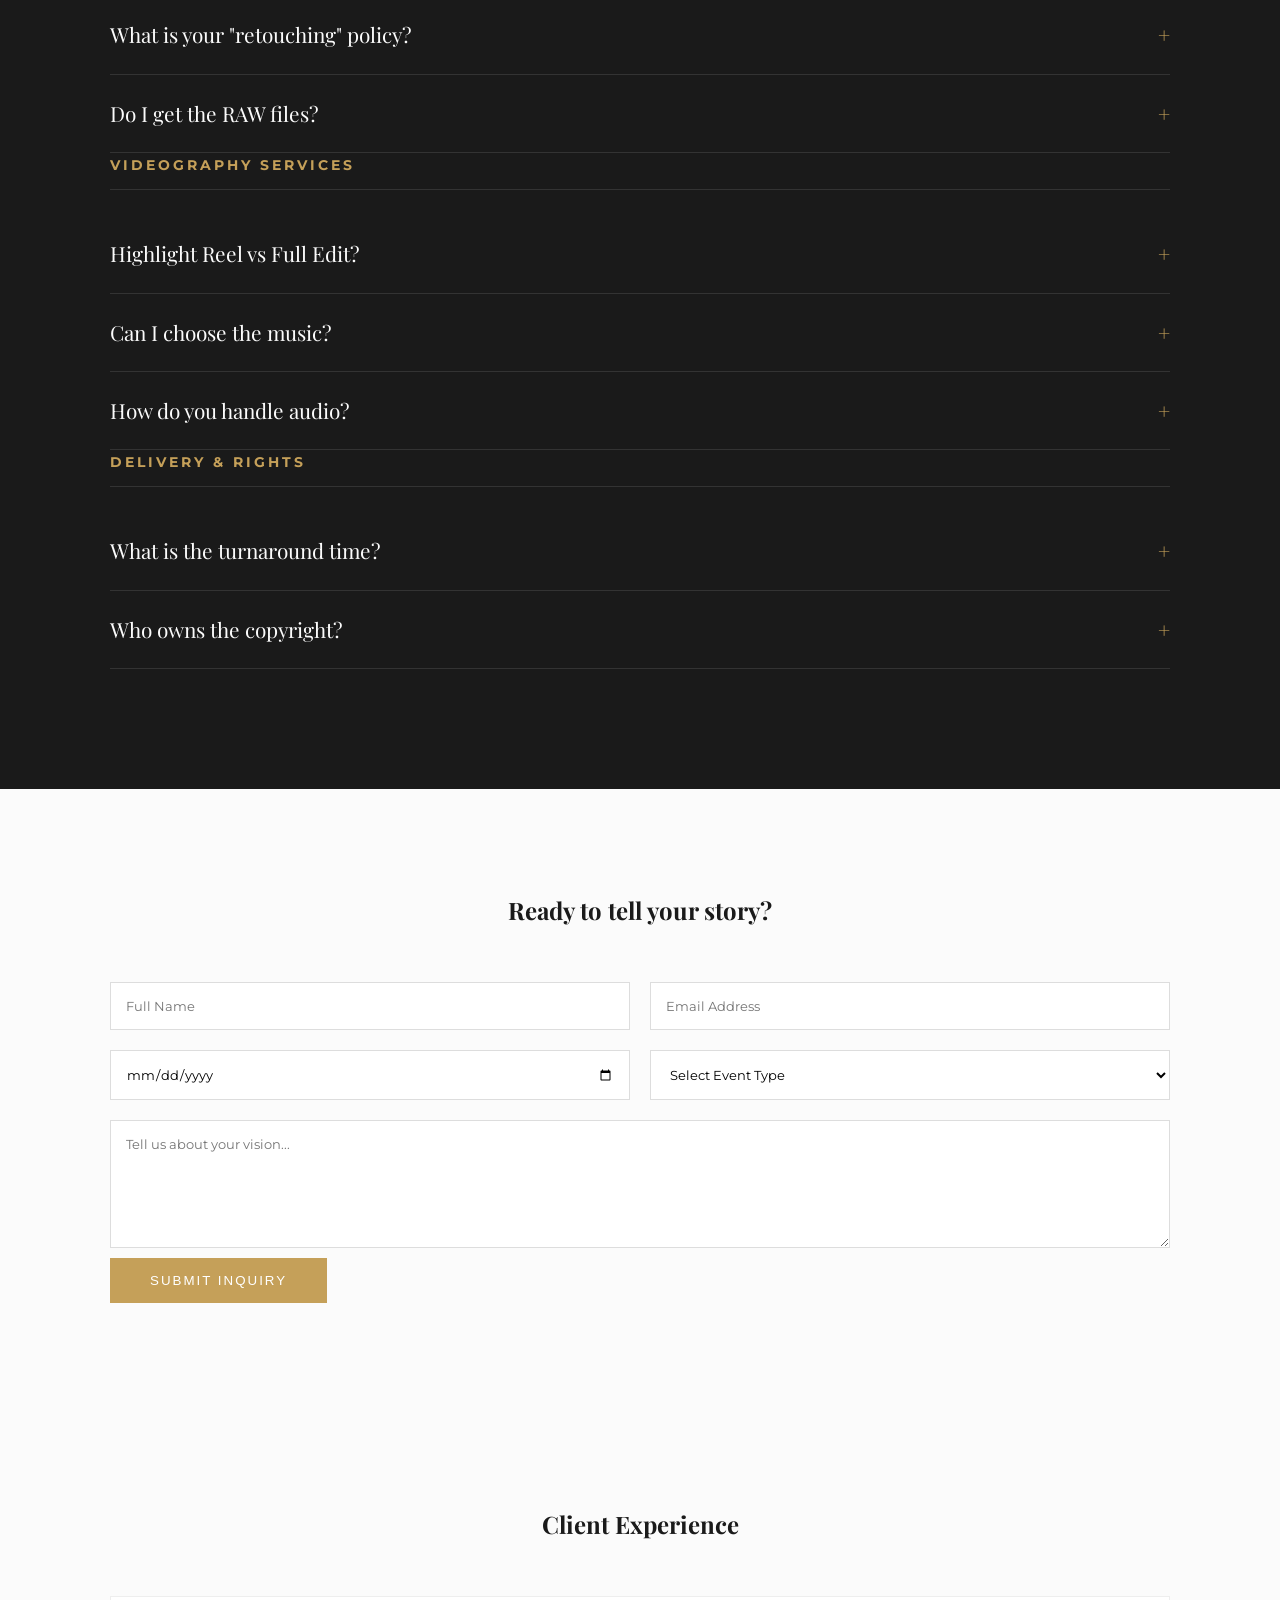
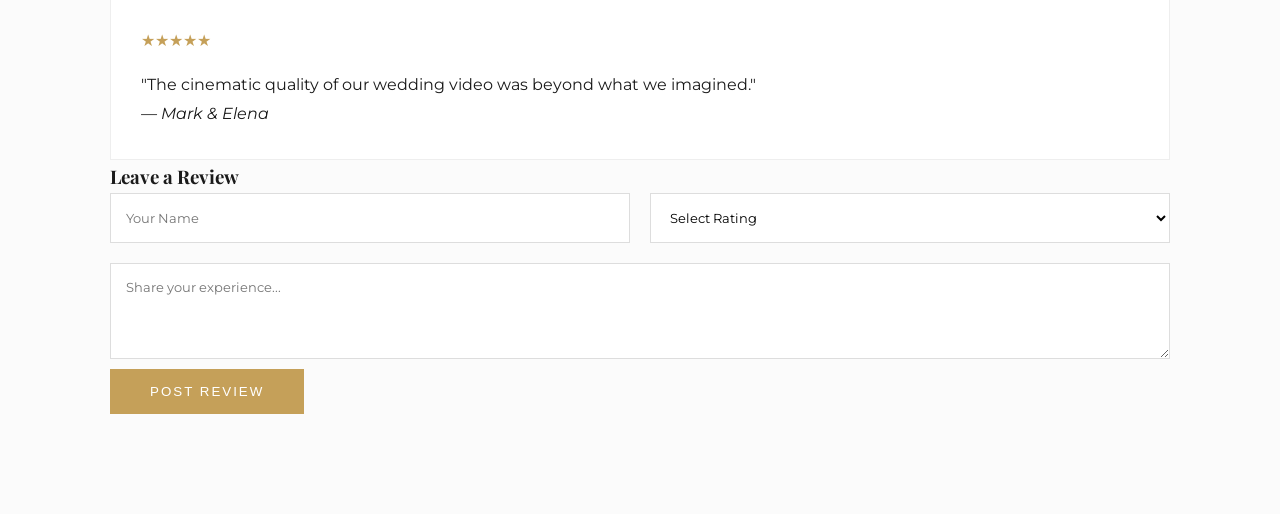
==== commit 4c0b1716: "Update index.html" ====
--- a/index.html
+++ b/index.html
@@ -13,6 +13,7 @@
             <div class="loader-line"></div>
         </div>
     </div>
+    
 
     <header>
         <nav class="navbar">
--- a/style.css
+++ b/style.css
@@ -1,11 +1,9 @@
 /* --- 1. CORE VARIABLES & RESET --- */
 :root {
-    --primary: #1A1A1A;    /* Deep Charcoal */
-    --bg: #FBFBFB;         /* Gallery White */
-    --accent: #C5A059;     /* Muted Gold */
+    --primary: #1A1A1A; /* Deep Charcoal */
+    --bg: #FBFBFB;      /* Gallery White */
+    --accent: #C5A059;  /* Muted Gold */
     --text: #333;
-    --border: #eee;
-    --shadow: 0 10px 30px rgba(0,0,0,0.1);
 }
 
 * { 
@@ -23,8 +21,10 @@
     padding-top: 80px; 
 }
 
-/* --- 2. PRELOADER --- */
-body.loading { overflow: hidden; }
+/* --- NEW PRELOADER STYLES --- */
+body.loading {
+    overflow: hidden;
+}
 
 #loader {
     position: fixed;
@@ -37,10 +37,14 @@
     justify-content: center;
     align-items: center;
     z-index: 9999;
+    /* Smooth slide up transition */
     transition: transform 0.8s cubic-bezier(0.77, 0, 0.175, 1);
 }
 
-.loader-content { text-align: center; color: var(--bg); }
+.loader-content {
+    text-align: center;
+    color: var(--bg);
+}
 
 .loader-logo {
     font-family: 'Playfair Display', serif;
@@ -60,7 +64,10 @@
     animation: growLine 0.8s forwards;
 }
 
-#loader.loaded { transform: translateY(-100%); }
+/* This class is added by JS to hide the loader */
+#loader.loaded {
+    transform: translateY(-100%);
+}
 
 @keyframes revealText { 
     to { opacity: 1; transform: translateY(0); } 
@@ -70,52 +77,46 @@
     to { width: 80px; } 
 }
 
-/* --- 3. TYPOGRAPHY & LAYOUT --- */
+/* --- 2. TYPOGRAPHY & LAYOUT --- */
 h1, h2, h3, .logo { 
     font-family: 'Playfair Display', serif; 
     font-weight: 700; 
 }
 
-.section {
-    padding: 100px 5%;
+section, .section {
+    padding: 100px 5% !important;
+    clear: both;
 }
 
 .container {
-    max-width: 1200px;
+    max-width: 1100px;
     margin: 0 auto;
     padding: 0 20px;
 }
 
 .section-title {
     text-align: center;
-    margin-bottom: 60px;
-    font-size: clamp(2rem, 5vw, 3.5rem);
-}
-
-/* --- 4. NAVIGATION --- */
+    margin-bottom: 50px;
+}
+
+/* --- 3. NAVIGATION --- */
 .navbar {
     display: flex;
     justify-content: space-between;
     align-items: center;
     padding: 1rem 5%;
-    background: var(--primary);
-    color: white;
+    background: #1a1a1a;
+    color: #fff;
     position: fixed;
     width: 100%;
     top: 0;
     z-index: 1000;
-    backdrop-filter: blur(10px);
-}
-
-.logo {
-    font-size: 1.5rem;
-    letter-spacing: 2px;
 }
 
 .nav-links { 
     display: flex; 
     list-style: none; 
-    gap: 2rem; 
+    gap: 30px; 
     align-items: center; 
 }
 
@@ -123,21 +124,19 @@
     text-decoration: none; 
     color: white; 
     font-size: 0.9rem; 
-    letter-spacing: 1px;
-    transition: color 0.3s ease;
-}
-
-.nav-links a:hover { color: var(--accent); }
+    letter-spacing: 1px; 
+}
 
 .nav-cta { 
     color: var(--accent) !important; 
     font-weight: 600; 
     border-bottom: 1px solid var(--accent);
-}
-
-/* --- 5. HERO SECTION --- */
+    white-space: nowrap; 
+}
+
+/* --- 4. HERO SECTION --- */
 .hero {
-    min-height: calc(100vh - 80px);
+    height: calc(100vh - 80px);
     display: flex;
     align-items: center;
     justify-content: center;
@@ -146,7 +145,7 @@
 }
 
 .hero h1 { 
-    font-size: clamp(3rem, 8vw, 6rem); 
+    font-size: clamp(2.5rem, 6vw, 5rem); 
     line-height: 1.1; 
     margin-bottom: 2rem; 
 }
@@ -154,64 +153,50 @@
 .sub-heading { 
     text-transform: uppercase; 
     letter-spacing: 4px; 
-    font-size: 0.9rem; 
+    font-size: 0.8rem; 
     display: block; 
-    margin-bottom: 1.5rem; 
+    margin-bottom: 1rem; 
     color: var(--accent);
 }
 
-/* --- 6. SERVICES SECTION --- */
-.bg-gallery { background: var(--primary); color: var(--bg); }
-
+/* --- 5. SERVICES --- */
 .services-editorial-grid {
     display: grid;
-    grid-template-columns: repeat(auto-fit, minmax(450px, 1fr));
-    gap: 4rem;
-    margin-top: 4rem;
+    grid-template-columns: 1fr 1fr;
+    gap: 60px;
 }
 
 .service-focus {
-    padding: 3rem;
-    background: rgba(255,255,255,0.05);
-    backdrop-filter: blur(10px);
-    border: 1px solid rgba(255,255,255,0.1);
-    transition: all 0.4s cubic-bezier(0.4, 0, 0.2, 1);
-    border-radius: 8px;
+    padding: 40px;
+    background: #fff;
+    border: 1px solid #f0f0f0;
+    transition: all 0.4s ease;
 }
 
 .service-focus:hover {
     border-color: var(--accent);
-    transform: translateY(-12px);
-    box-shadow: var(--shadow);
+    transform: translateY(-10px);
 }
 
 .service-number {
     font-size: 0.8rem;
     color: var(--accent);
-    letter-spacing: 3px;
+    letter-spacing: 2px;
     display: block;
-    margin-bottom: 1rem;
-    text-transform: uppercase;
-}
-
-.service-focus h3 { 
-    font-size: 2rem; 
-    margin-bottom: 1.5rem;
-    color: var(--bg);
+    margin-bottom: 10px;
 }
 
 .service-list {
     list-style: none;
-    margin: 2rem 0;
+    margin: 25px 0;
     padding-left: 0;
 }
 
 .service-list li {
-    font-size: 0.95rem;
-    margin-bottom: 0.75rem;
-    padding-left: 1.5rem;
+    font-size: 0.9rem;
+    margin-bottom: 10px;
+    padding-left: 20px;
     position: relative;
-    color: rgba(255,255,255,0.9);
 }
 
 .service-list li::before {
@@ -219,365 +204,217 @@
     position: absolute;
     left: 0;
     color: var(--accent);
+}
+
+.service-link {
+    text-decoration: none;
+    color: var(--primary);
     font-weight: 600;
-}
-
-.service-link {
-    display: inline-block;
-    text-decoration: none;
-    color: var(--bg);
-    font-weight: 600;
-    font-size: 0.9rem;
+    font-size: 0.85rem;
     text-transform: uppercase;
-    letter-spacing: 1px;
     border-bottom: 1px solid var(--accent);
-    padding-bottom: 0.25rem;
-    transition: color 0.3s ease;
-}
-
-.service-link:hover { color: var(--accent); }
-
-/* --- 7. PORTFOLIO GRID --- */
+    padding-bottom: 5px;
+}
+
+/* --- 6. PORTFOLIO GRID --- */
 .work-grid {
     display: grid;
-    grid-template-columns: repeat(auto-fit, minmax(350px, 1fr));
-    gap: 2rem;
-    margin-top: 4rem;
+    grid-template-columns: repeat(2, 1fr);
+    gap: 40px;
+    margin-top: 50px;
 }
 
 .work-item {
     position: relative;
     overflow: hidden;
-    border-radius: 12px;
-    aspect-ratio: 1;
-}
-
-.work-item.tall { 
-    grid-row: span 2; 
-    aspect-ratio: 1 / 2;
-}
+    background: transparent !important; 
+    height: auto !important;           
+}
+
+.work-item.tall { grid-row: span 2; }
 
 .work-image-wrapper { 
     position: relative; 
     width: 100%; 
-    height: 100%;
+    height: auto !important; 
 }
 
 .work-item img, .work-item video {
     width: 100%;
-    height: 100%;
+    height: auto !important; 
     object-fit: cover;
     display: block;
-    transition: transform 0.8s cubic-bezier(0.25, 0.46, 0.45, 0.94);
+    transition: transform 1.2s cubic-bezier(0.19, 1, 0.22, 1);
 }
 
 .work-overlay {
     position: absolute;
     bottom: 0;
     left: 0;
-    right: 0;
-    padding: 2.5rem 2rem 2rem;
-    background: linear-gradient(transparent 0%, rgba(0,0,0,0.85) 100%);
+    width: 100%;
+    padding: 40px;
+    background: linear-gradient(to top, rgba(0,0,0,0.7), transparent);
     color: white;
     opacity: 0;
-    transform: translateY(2rem);
-    transition: all 0.5s cubic-bezier(0.4, 0, 0.2, 1);
+    transform: translateY(20px);
+    transition: all 0.5s ease;
 }
 
 .work-overlay span {
-    font-size: 0.75rem;
+    font-family: 'Montserrat', sans-serif;
+    font-size: 0.7rem;
     text-transform: uppercase;
     letter-spacing: 2px;
     color: var(--accent);
-    display: block;
-    margin-bottom: 0.5rem;
-}
-
-.work-overlay h3 { 
-    font-size: 1.75rem; 
-    margin: 0;
-}
-
-.work-item:hover img, 
-.work-item:hover video { 
-    transform: scale(1.05); 
-}
-
-.work-item:hover .work-overlay { 
-    opacity: 1; 
-    transform: translateY(0); 
-}
-
-/* --- 8. FAQ SECTION (FIXED) --- */
-.faq-container {
-    max-width: 900px;
-    margin: 0 auto;
-}
-
-.faq-group {
-    margin-bottom: 4rem;
+}
+
+.work-overlay h3 { font-size: 1.8rem; margin-top: 10px; }
+
+.work-item:hover img, .work-item:hover video { transform: scale(1.05); }
+.work-item:hover .work-overlay { opacity: 1; transform: translateY(0); }
+
+/* --- 7. FAQ SECTION --- */
+#faq {
+    background-color: var(--primary) !important;
+    color: var(--bg) !important;
+    padding: 120px 5% !important;
 }
 
 .faq-category-title {
     color: var(--accent);
-    font-size: 0.85rem;
+    font-family: 'Montserrat', sans-serif;
+    font-size: 0.9rem;
     text-transform: uppercase;
     letter-spacing: 3px;
-    margin-bottom: 2rem;
-    padding-bottom: 1rem;
-    border-bottom: 1px solid rgba(255,255,255,0.2);
-}
-
-/* FIXED: Make details content visible */
-details { 
-    margin-bottom: 1rem;
-    border: 1px solid rgba(255,255,255,0.1);
-    border-radius: 8px;
-    overflow: hidden;
-    transition: all 0.3s ease;
+    margin-bottom: 25px;
+    padding-bottom: 10px;
+    border-bottom: 1px solid #333;
+    text-align: left;
 }
 
 summary {
     font-family: 'Playfair Display', serif;
-    font-size: 1.25rem;
+    font-size: 1.3rem;
     cursor: pointer;
     list-style: none;
-    padding: 1.5rem 3rem 1.5rem 1.5rem;
     position: relative;
-    background: rgba(255,255,255,0.05);
-    transition: all 0.3s ease;
-    font-weight: 500;
-}
-
-summary:hover { 
-    background: rgba(255,255,255,0.1);
-    color: var(--accent);
-}
-
-/* FIXED: Better expand/collapse icons */
-summary::after { 
-    content: '▸'; 
-    position: absolute; 
-    right: 1.5rem; 
-    top: 50%;
-    transform: translateY(-50%);
-    color: var(--accent);
-    font-size: 1.2rem;
-    transition: transform 0.3s ease;
-}
-
-details[open] summary::after { 
-    transform: translateY(-50%) rotate(90deg);
-}
-
-/* FIXED: Make the answer content clearly visible */
-details[open] summary {
-    background: rgba(255,255,255,0.1);
-    border-bottom: 1px solid rgba(255,255,255,0.2);
-}
-
-details p { 
-    color: rgba(255,255,255,0.9) !important; 
-    font-size: 1.05rem; 
-    padding: 2rem 1.5rem;
-    margin: 0;
-    background: rgba(0,0,0,0.1);
-    line-height: 1.7;
-}
-
-/* Smooth expand animation */
-details[open] {
-    transform: scale(1.02);
-    box-shadow: 0 8px 25px rgba(0,0,0,0.15);
-}
-
-/* --- 9. CONTACT & FORMS --- */
-.booking-wrapper,
-.review-submission {
-    max-width: 600px;
-    margin: 0 auto;
-}
-
-.inquiry-form {
-    display: flex;
-    flex-direction: column;
-    gap: 1.5rem;
-}
-
-.form-group-row { 
-    display: grid; 
-    grid-template-columns: 1fr 1fr; 
-    gap: 1.5rem; 
-}
-
-input, 
-select, 
-textarea {
+    padding-right: 30px;
+}
+
+summary::after { content: '+'; position: absolute; right: 0; color: var(--accent); }
+details[open] summary::after { content: '−'; }
+
+details { border-bottom: 1px solid #333; padding: 20px 0; transition: all 0.3s ease; }
+details:hover { padding-left: 10px; }
+details p { color: #bcbcbc; font-size: 0.95rem; padding-top: 20px; }
+details strong { color: var(--bg); }
+
+/* --- 8. REVIEWS --- */
+.reviews-grid {
+    display: grid;
+    grid-template-columns: repeat(auto-fit, minmax(300px, 1fr));
+    gap: 30px;
+}
+
+.review-card { padding: 30px; border: 1px solid #eee; background: #fff; }
+.stars { color: var(--accent); margin-bottom: 15px; }
+
+/* --- 9. FORMS & BUTTONS --- */
+input, select, textarea {
     width: 100%;
-    padding: 1rem 1.25rem;
-    border: 1px solid var(--border);
-    background: rgba(255,255,255,0.95);
-    font-family: inherit;
-    font-size: 1rem;
-    border-radius: 6px;
-    transition: all 0.3s ease;
-}
-
-input:focus,
-select:focus,
-textarea:focus {
-    outline: none;
-    border-color: var(--accent);
-    box-shadow: 0 0 0 3px rgba(197, 160, 89, 0.1);
-}
-
-textarea {
-    min-height: 140px;
-    resize: vertical;
-    padding-top: 1.25rem;
-}
+    padding: 15px;
+    border: 1px solid #ddd;
+    background-color: #fff;
+    font-family: 'Montserrat', sans-serif;
+}
+
+.form-group-row { display: flex; gap: 20px; margin-bottom: 20px; }
 
 .btn-primary {
     background: var(--accent);
     color: white;
-    padding: 1.25rem 3rem;
+    padding: 15px 40px;
     border: none;
     text-transform: uppercase;
     letter-spacing: 2px;
-    font-family: 'Montserrat', sans-serif;
-    font-size: 0.9rem;
-    font-weight: 600;
     cursor: pointer;
-    border-radius: 6px;
-    transition: all 0.3s cubic-bezier(0.4, 0, 0.2, 1);
-    align-self: flex-start;
-}
-
-.btn-primary:hover {
-    background: #a88c4a;
-    transform: translateY(-2px);
-    box-shadow: var(--shadow);
-}
-
-/* --- 10. REVIEWS SECTION --- */
-.reviews-grid {
-    display: grid;
-    grid-template-columns: repeat(auto-fit, minmax(350px, 1fr));
-    gap: 2rem;
-    margin: 4rem 0;
-}
-
-.review-card { 
-    padding: 2.5rem;
-    border: 1px solid var(--border); 
-    background: white;
-    border-radius: 12px;
-    transition: all 0.4s cubic-bezier(0.4, 0, 0.2, 1);
-    box-shadow: 0 5px 20px rgba(0,0,0,0.05);
-}
-
-.review-card:hover {
-    border-color: var(--accent);
-    transform: translateY(-8px);
-    box-shadow: var(--shadow);
-}
-
-.stars { 
-    color: var(--accent); 
-    font-size: 1.2rem;
-    margin-bottom: 1.5rem;
-    letter-spacing: 0.1em;
-}
-
-.review-card p {
-    font-family: 'Playfair Display', serif;
-    font-style: italic;
-    font-size: 1.1rem;
-    line-height: 1.7;
-    margin-bottom: 2rem;
-    color: var(--primary);
-}
-
-.review-card cite {
+}
+
+/* --- 10. RESPONSIVE DESIGN --- */
+
+/* Tablet Optimization */
+@media (max-width: 900px) {
+    .services-editorial-grid, .form-group-row {
+        grid-template-columns: 1fr;
+        flex-direction: column;
+    }
+    section { padding: 60px 5% !important; }
+}
+
+/* Portrait Mobile Optimization */
+@media screen and (max-width: 600px) {
+    .navbar {
+        flex-direction: column !important;
+        height: auto !important;
+        padding: 15px 0 !important;
+        text-align: center;
+    }
+
+    .logo {
+        margin-bottom: 10px;
+    }
+
+    .nav-links {
+        display: flex !important;
+        flex-wrap: wrap !important; 
+        justify-content: center !important;
+        gap: 12px !important;
+        padding: 0 10px !important;
+        width: 100%;
+    }
+
+    .nav-links a {
+        font-size: 12px !important;
+        padding: 5px !important;
+        display: inline-block !important; 
+        visibility: visible !important;
+        opacity: 1 !important;
+    }
+
+    .work-grid {
+        grid-template-columns: 1fr !important;
+        gap: 20px;
+    }
+    
+    .work-item.tall { grid-row: span 1; }
+}
+
+/* FORCE MEDIA TO FIT MOBILE SCREENS */
+video, img, .video-container, .photo-container {
+    max-width: 100% !important;
+    height: auto !important;
     display: block;
-    text-transform: uppercase;
-    letter-spacing: 2px;
-    font-weight: 600;
-    font-size: 0.8rem;
-    color: var(--accent);
-}
-
-/* --- 11. RESPONSIVE DESIGN --- */
-@media (max-width: 1024px) {
-    .services-editorial-grid {
-        grid-template-columns: 1fr;
-        gap: 3rem;
-    }
-}
-
-@media (max-width: 768px) {
-    .section { padding: 80px 5%; }
-    
-    .navbar {
-        padding: 1rem 5%;
-        flex-wrap: wrap;
-    }
-    
-    .nav-links {
-        gap: 1rem;
-    }
-    
-    .form-group-row { 
-        grid-template-columns: 1fr; 
-        gap: 1rem; 
-    }
-    
-    .work-grid {
-        grid-template-columns: repeat(auto-fit, minmax(300px, 1fr));
-        gap: 1.5rem;
-    }
-}
-
-@media (max-width: 480px) {
-    .navbar {
-        flex-direction: column;
-        gap: 1rem;
-        padding: 1rem 5%;
-        text-align: center;
-    }
-    
-    .logo {
-        font-size: 1.3rem;
-    }
-    
-    .nav-links {
-        flex-wrap: wrap;
-        gap: 0.75rem;
-        justify-content: center;
-    }
-    
-    .work-grid {
-        grid-template-columns: 1fr;
-    }
-    
-    .work-item.tall { aspect-ratio: 1; }
-    
-    .review-card,
-    .service-focus {
-        padding: 2rem;
-    }
-}
-
-/* --- 12. UTILITY CLASSES --- */
-.fade-in-up {
-    opacity: 0;
-    transform: translateY(30px);
-    animation: fadeInUp 0.8s cubic-bezier(0.4, 0, 0.2, 1) forwards;
-}
-
-@keyframes fadeInUp {
-    to {
-        opacity: 1;
-        transform: translateY(0);
-    }
-}
+    margin: 0 auto; 
+}
+
+/* Fix for specific sections */
+#film-reel, #selected-photography {
+    width: 100% !important;
+    padding: 20px !important;
+    overflow-x: hidden !important;
+}
+
+.work-item, 
+.work-image-wrapper, 
+#film-reel video, 
+#selected-photography img {
+    height: auto !important;
+    min-height: 0 !important;
+    max-height: none !important;
+    aspect-ratio: auto !important;
+}
+
+.work-grid {
+    grid-auto-rows: min-content !important;
+}
+
